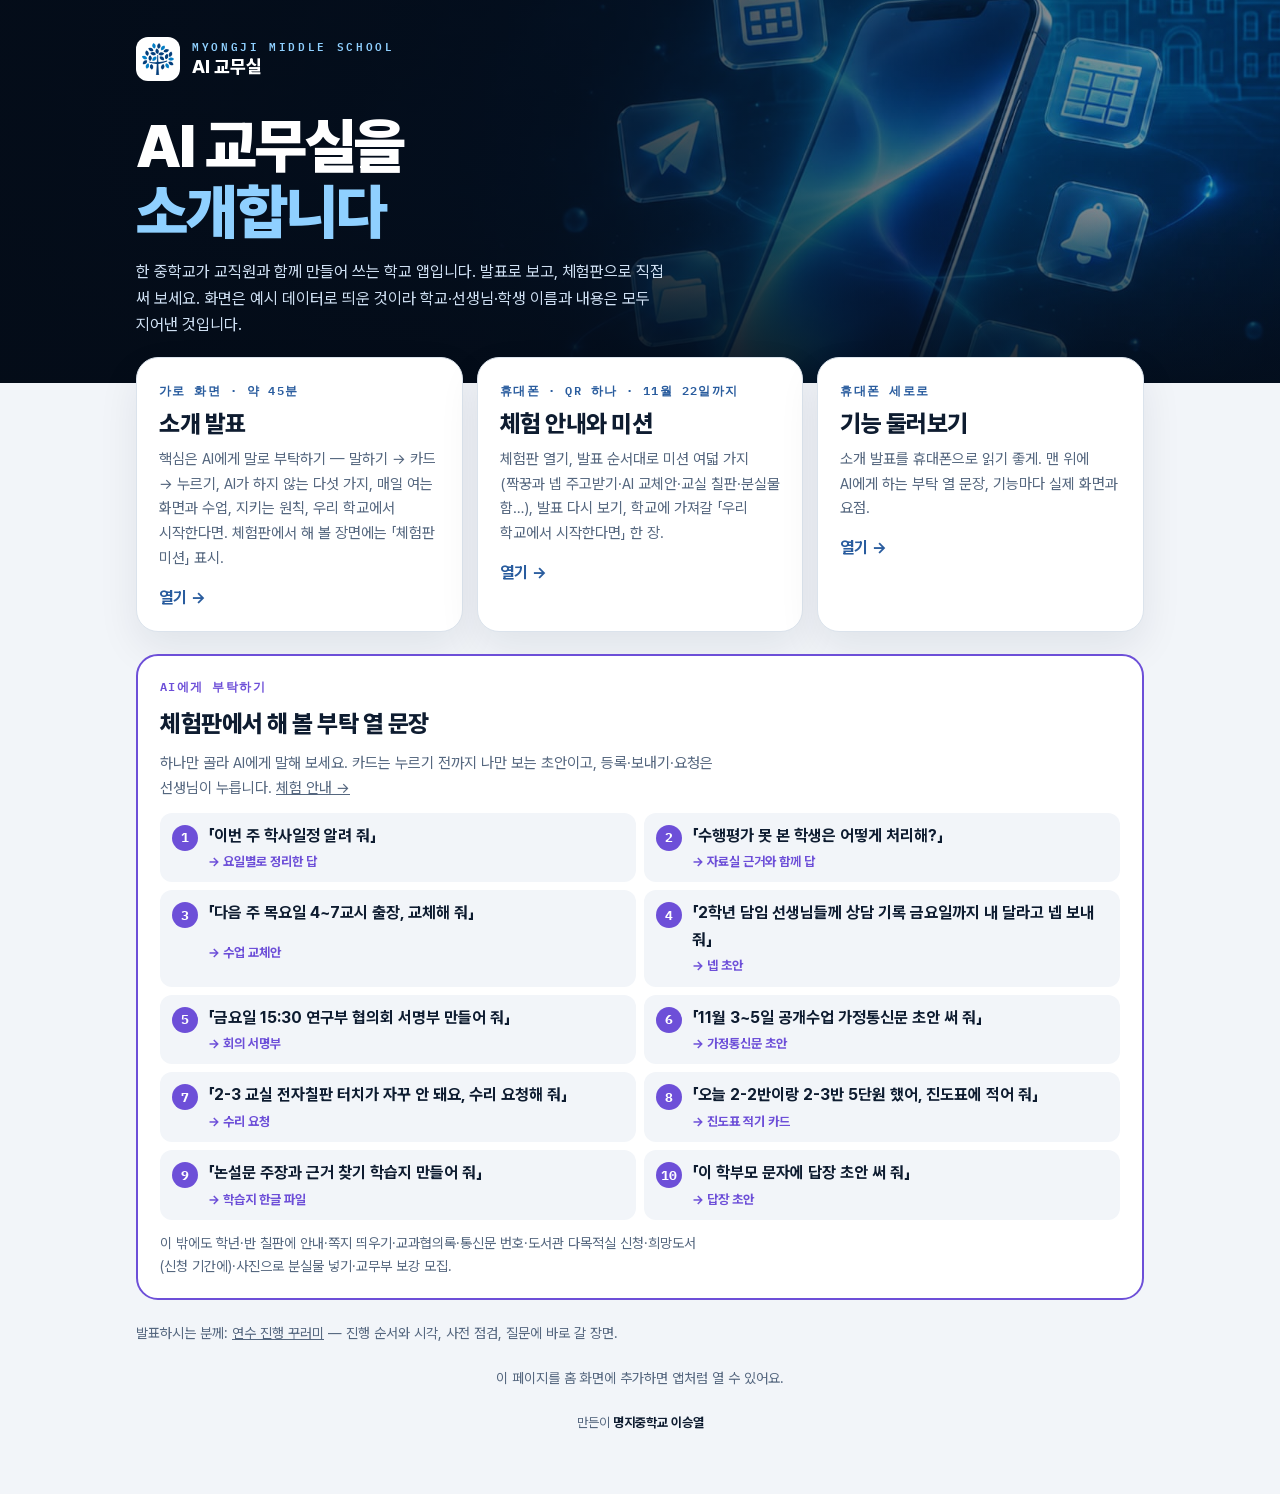
==== index.html @ fc7d07f4 "만든이 서명: 「만든이 명지중학교 이승열」 - 첫 화면·체험 안내(「우리 학교에서」 한 장 인쇄 포함)·둘러보기·진행 꾸러미 아래, 소개 발표 표지와 마지막 장 - 모든 페이지 <" ====
<!doctype html>
<html lang="ko">
<head>
<meta charset="utf-8">
<meta name="viewport" content="width=device-width, initial-scale=1, viewport-fit=cover">
<meta name="author" content="명지중학교 이승열">
<title>AI 교무실 소개</title>
<meta name="description" content="AI 교무실 소개 — 다른 학교 선생님께: 소개 발표, 체험판 체험 안내와 미션, 기능 둘러보기(화면 속 학교·이름·내용은 예시)">
<meta name="theme-color" content="#06121f">
<link rel="manifest" href="manifest.webmanifest">
<link rel="icon" href="icon-192.png">
<link rel="apple-touch-icon" href="icon-180.png">
<meta name="apple-mobile-web-app-capable" content="yes">
<meta name="apple-mobile-web-app-title" content="AI 교무실 소개">
<link rel="stylesheet" href="fonts/pretendard/pretendard.css">
<link rel="preconnect" href="https://fonts.googleapis.com">
<link rel="preconnect" href="https://fonts.gstatic.com" crossorigin>
<link rel="stylesheet" href="https://fonts.googleapis.com/css2?family=IBM+Plex+Mono:wght@500;600&display=swap">
<style>
/* 다른 학교 선생님께 드리는 AI 교무실 소개 사이트의 첫 화면(우리 학교 교직원 연수 사이트와 따로). 위는 소개 발표 표지와 같은 밤하늘 띠, 아래는 세 갈래 카드와 AI 부탁 열 문장. */
:root {
  --bg: #f2f5f9; --surface: #ffffff; --ink: #0e1c30; --muted: #55677f; --line: #dbe3ec;
  --night: #06121f; --glow: #8fd0ff; --brand: #295c9e; --brand-tint: #e3edf8; --new: #f5a524; --new-ink: #3b2600;
  --ai: #6d4fd8; --ai-tint: #efeafd; --on-ai: #ffffff;
  --body: 'Pretendard Variable', Pretendard, -apple-system, 'Apple SD Gothic Neo', 'Malgun Gothic', sans-serif;
  --mono: 'IBM Plex Mono', ui-monospace, Menlo, Consolas, monospace;
}
@media (prefers-color-scheme: dark) { :root:not([data-theme="light"]) { --bg: #0a1320; --surface: #111d30; --ink: #e6edf6; --muted: #9db0c8; --line: #23374e; --brand: #7cb8f0; --brand-tint: #17304f; --ai: #b9a5ff; --ai-tint: #251c45; --on-ai: #1a1033; color-scheme: dark; } }
:root[data-theme="dark"] { --bg: #0a1320; --surface: #111d30; --ink: #e6edf6; --muted: #9db0c8; --line: #23374e; --brand: #7cb8f0; --brand-tint: #17304f; --ai: #b9a5ff; --ai-tint: #251c45; --on-ai: #1a1033; color-scheme: dark; }
* { box-sizing: border-box; }
body { margin: 0; background: var(--bg); color: var(--ink); font: 400 16px/1.65 var(--body); word-break: keep-all; -webkit-font-smoothing: antialiased; }
p, h1, h2, h3, ol { margin: 0; }
a { color: inherit; }
.hero { position: relative; overflow: hidden; background: var(--night); color: #fff; }
.hero .art { position: absolute; inset: -6%; background: url(img/art/cover.jpg) 70% 50% / cover no-repeat; animation: kb 22s ease-in-out infinite alternate; }
.hero .shade { position: absolute; inset: 0; background: linear-gradient(90deg, rgba(4, 12, 24, .95) 0%, rgba(4, 12, 24, .78) 45%, rgba(4, 12, 24, .35) 100%), linear-gradient(0deg, rgba(4, 12, 24, .8), transparent 50%); }
@keyframes kb { from { transform: scale(1.12) translate(2%, 1%); } to { transform: scale(1.02) translate(-2%, -1%); } }
.hero .in { position: relative; max-width: 1040px; margin: 0 auto; padding: 36px 16px 44px; display: grid; gap: 14px; }
.brand { display: flex; gap: 12px; align-items: center; }
.brand img { width: 44px; height: 44px; border-radius: 12px; background: #fff; padding: 6px; }
.brand small { display: block; font: 600 11px var(--mono); letter-spacing: .24em; color: var(--glow); }
.brand b { font: 800 18px var(--body); }
.hero h1 { font: 900 clamp(34px, 8vw, 60px)/1.1 var(--body); letter-spacing: -.035em; margin-top: 18px; text-wrap: balance; }
.hero h1 em { font-style: normal; color: var(--glow); }
.hero p { color: #cfe0f3; max-width: 34em; }
.hero p b { color: #fff; }
main { max-width: 1040px; margin: -26px auto 0; padding: 0 16px 60px; position: relative; display: grid; gap: 22px; }
.ways { display: grid; gap: 14px; grid-template-columns: repeat(auto-fit, minmax(min(100%, 300px), 1fr)); }
.way { display: grid; gap: 8px; align-content: start; padding: 22px 22px 20px; border-radius: 22px; background: var(--surface); border: 1px solid var(--line); text-decoration: none; box-shadow: 0 16px 40px rgba(14, 28, 48, .08); min-width: 0; }
.way:hover { border-color: var(--brand); }
.way .tag { font: 600 12px var(--mono); letter-spacing: .12em; color: var(--brand); }
.way h2 { font: 800 24px/1.3 var(--body); letter-spacing: -.02em; }
.way p { color: var(--muted); font-size: 15px; }
.way .go { margin-top: 6px; font-weight: 700; color: var(--brand); }
.first { background: var(--surface); border: 1px solid var(--line); border-radius: 22px; padding: 20px 22px; display: grid; gap: 12px; }
.first h2 { font: 800 19px var(--body); }
.first ol { list-style: none; padding: 0; display: grid; gap: 8px; counter-reset: f; }
.first li a { display: grid; grid-template-columns: 34px minmax(0, 1fr) auto; gap: 12px; align-items: center; padding: 10px 12px; border-radius: 14px; background: var(--bg); text-decoration: none; }
.first li a::before { counter-increment: f; content: counter(f); width: 34px; height: 34px; border-radius: 50%; display: grid; place-items: center; background: var(--brand); color: var(--bg); font: 700 15px var(--mono); }
.first li b { font-weight: 700; }
.first li small { display: block; color: var(--muted); font-size: 13px; }
.first li span.arrow { color: var(--muted); }
.new { background: var(--surface); border: 1px solid var(--line); border-radius: 22px; padding: 20px 22px; display: grid; gap: 10px; }
.new h2 { font: 800 19px var(--body); display: flex; gap: 8px; align-items: center; }
.new ul { margin: 0; padding-left: 20px; display: grid; gap: 4px; color: var(--ink); }
.nw { font: 800 11px var(--mono); letter-spacing: .06em; background: var(--new); color: var(--new-ink); border-radius: 4px; padding: 2px 6px; }
.add { color: var(--muted); font-size: 14px; text-align: center; }
.by { color: var(--muted); font-size: 13px; text-align: center; margin: 0; } .by b { color: var(--ink); font-weight: 700; }
.asks { background: var(--surface); border: 2px solid var(--ai); border-radius: 22px; padding: 20px 22px; display: grid; gap: 12px; }
.asks .tag { font: 600 12px var(--mono); letter-spacing: .12em; color: var(--ai); }
.asks h2 { font: 800 24px/1.3 var(--body); letter-spacing: -.02em; }
.asks > p { color: var(--muted); font-size: 15px; max-width: 40em; }
.asks ol { list-style: none; padding: 0; display: grid; gap: 8px; grid-template-columns: repeat(auto-fill, minmax(min(100%, 420px), 1fr)); counter-reset: a; }
.asks li { display: grid; grid-template-columns: 26px minmax(0, 1fr); gap: 2px 10px; padding: 10px 12px; border-radius: 12px; background: var(--bg); }
.asks li::before { counter-increment: a; content: counter(a); grid-row: span 2; width: 26px; height: 26px; border-radius: 50%; display: grid; place-items: center; background: var(--ai); color: var(--on-ai); font: 700 13px var(--mono); margin-top: 2px; }
.asks li b { font-weight: 700; }
.asks li span { font-size: 13px; font-weight: 700; color: var(--ai); }
.asks .more { font-size: 14px; color: var(--muted); }
.older { margin-top: 6px; }
.older summary { cursor: pointer; font-weight: 700; color: var(--muted); }
.older ul { margin-top: 8px; }
.out { display: grid; gap: 14px; }
.out-h { display: grid; gap: 6px; }
.out-h .tag { font: 600 12px var(--mono); letter-spacing: .12em; color: var(--brand); }
.out-h h2 { font: 800 24px/1.3 var(--body); letter-spacing: -.02em; }
.out-h p { color: var(--muted); font-size: 15px; max-width: 40em; }
:focus-visible { outline: 3px solid var(--brand); outline-offset: 3px; }
@media (prefers-reduced-motion: reduce) { .hero .art { animation: none; } }
</style>
</head>
<body>
<header class="hero">
  <div class="art"></div><div class="shade"></div>
  <div class="in">
    <div class="brand"><img src="img/symbol-128.png" alt=""><div><small>MYONGJI MIDDLE SCHOOL</small><b>AI 교무실</b></div></div>
    <h1>AI 교무실을<br><em>소개합니다</em></h1>
    <p>한 중학교가 교직원과 함께 만들어 쓰는 학교 앱입니다. 발표로 보고, 체험판으로 직접 써 보세요. 화면은 예시 데이터로 띄운 것이라 학교·선생님·학생 이름과 내용은 모두 지어낸 것입니다.</p>
  </div>
</header>
<main>
  <div class="ways">
    <a class="way" href="intro.html">
      <span class="tag">가로 화면 · 약 45분</span>
      <h2>소개 발표</h2>
      <p>핵심은 AI에게 말로 부탁하기 — 말하기 → 카드 → 누르기, AI가 하지 않는 다섯 가지, 매일 여는 화면과 수업, 지키는 원칙, 우리 학교에서 시작한다면. 체험판에서 해 볼 장면에는 「체험판 미션」 표시.</p>
      <span class="go">열기 →</span>
    </a>
    <a class="way" href="visit.html">
      <span class="tag">휴대폰 · QR 하나 · 11월 22일까지</span>
      <h2>체험 안내와 미션</h2>
      <p>체험판 열기, 발표 순서대로 미션 여덟 가지(짝꿍과 넵 주고받기·AI 교체안·교실 칠판·분실물 함…), 발표 다시 보기, 학교에 가져갈 「우리 학교에서 시작한다면」 한 장.</p>
      <span class="go">열기 →</span>
    </a>
    <a class="way" href="tour.html">
      <span class="tag">휴대폰 세로로</span>
      <h2>기능 둘러보기</h2>
      <p>소개 발표를 휴대폰으로 읽기 좋게. 맨 위에 AI에게 하는 부탁 열 문장, 기능마다 실제 화면과 요점.</p>
      <span class="go">열기 →</span>
    </a>
  </div>
  <section class="asks" aria-labelledby="asks-h">
    <span class="tag">AI에게 부탁하기</span>
    <h2 id="asks-h">체험판에서 해 볼 부탁 열 문장</h2>
    <p>하나만 골라 AI에게 말해 보세요. 카드는 누르기 전까지 나만 보는 초안이고, 등록·보내기·요청은 선생님이 누릅니다. <a href="visit.html">체험 안내 →</a></p>
    <ol id="asks-list"></ol>
    <p class="more" id="asks-more"></p>
  </section>
  <p class="add" style="text-align:left">발표하시는 분께: <a href="host.html">연수 진행 꾸러미</a> — 진행 순서와 시각, 사전 점검, 질문에 바로 갈 장면.</p>
  <p class="add">이 페이지를 홈 화면에 추가하면 앱처럼 열 수 있어요.</p>
  <p class="by">만든이 <b>명지중학교 이승열</b></p>
</main>
<script src="asks.js"></script>
<script>
  // 열 문장은 asks.js 하나에서(발표·둘러보기와 같은 목록)
  (function () {
    function esc(s) { return String(s).replace(/[&<>"]/g, function (c) { return { "&": "&amp;", "<": "&lt;", ">": "&gt;", '"': "&quot;" }[c]; }); }
    document.getElementById("asks-list").innerHTML = (window.ASKS || []).map(function (a) { return "<li><b>「" + esc(a.say) + "」</b><span>→ " + esc(a.got) + "</span></li>"; }).join("");
    document.getElementById("asks-more").textContent = (window.ASKS_MORE || "") + ".";
  })();
</script>
</body>
</html>
---- fonts/pretendard/pretendard.css ----
/*
Copyright (c) 2021 Kil Hyung-jin, with Reserved Font Name Pretendard.
https://github.com/orioncactus/pretendard

This Font Software is licensed under the SIL Open Font License, Version 1.1.
This license is copied below, and is also available with a FAQ at:
http://scripts.sil.org/OFL
*/
/* [0] */
@font-face {
	font-family: 'Pretendard Variable';
	font-style: normal;
	font-display: swap;
	font-weight: 45 920;
	src: url(./woff2-dynamic-subset/PretendardVariable.subset.0.woff2) format('woff2-variations');
	unicode-range: U+f9ca-fa0b, U+ff03-ff05, U+ff07, U+ff0a-ff0b, U+ff0d-ff19, U+ff1b, U+ff1d, U+ff20-ff5b, U+ff5d, U+ffe0-ffe3, U+ffe5-ffe6;
}

/* [1] */
@font-face {
	font-family: 'Pretendard Variable';
	font-style: normal;
	font-display: swap;
	font-weight: 45 920;
	src: url(./woff2-dynamic-subset/PretendardVariable.subset.1.woff2) format('woff2-variations');
	unicode-range: U+d723-d728, U+d72a-d733, U+d735-d748, U+d74a-d74f, U+d752-d753, U+d755-d757, U+d75a-d75f, U+d762-d764, U+d766-d768, U+d76a-d76b, U+d76d-d76f, U+d771-d787, U+d789-d78b, U+d78d-d78f, U+d791-d797, U+d79a, U+d79c, U+d79e-d7a3, U+f900-f909, U+f90b-f92e;
}

/* [2] */
@font-face {
	font-family: 'Pretendard Variable';
	font-style: normal;
	font-display: swap;
	font-weight: 45 920;
	src: url(./woff2-dynamic-subset/PretendardVariable.subset.2.woff2) format('woff2-variations');
	unicode-range: U+d679-d68b, U+d68e-d69e, U+d6a0, U+d6a2-d6a7, U+d6a9-d6c3, U+d6c6-d6c7, U+d6c9-d6cb, U+d6cd-d6d3, U+d6d5-d6d6, U+d6d8-d6e3, U+d6e5-d6e7, U+d6e9-d6fb, U+d6fd-d717, U+d719-d71f, U+d721-d722;
}

/* [3] */
@font-face {
	font-family: 'Pretendard Variable';
	font-style: normal;
	font-display: swap;
	font-weight: 45 920;
	src: url(./woff2-dynamic-subset/PretendardVariable.subset.3.woff2) format('woff2-variations');
	unicode-range: U+d5bc-d5c7, U+d5ca-d5cb, U+d5cd-d5cf, U+d5d1-d5d7, U+d5d9-d5da, U+d5dc, U+d5de-d5e3, U+d5e6-d5e7, U+d5e9-d5eb, U+d5ed-d5f6, U+d5f8, U+d5fa-d5ff, U+d602-d603, U+d605-d607, U+d609-d60f, U+d612-d613, U+d616-d61b, U+d61d-d637, U+d63a-d63b, U+d63d-d63f, U+d641-d647, U+d64a-d64c, U+d64e-d653, U+d656-d657, U+d659-d65b, U+d65d-d666, U+d668, U+d66a-d678;
}

/* [4] */
@font-face {
	font-family: 'Pretendard Variable';
	font-style: normal;
	font-display: swap;
	font-weight: 45 920;
	src: url(./woff2-dynamic-subset/PretendardVariable.subset.4.woff2) format('woff2-variations');
	unicode-range: U+d507, U+d509-d50b, U+d50d-d513, U+d515-d53b, U+d53e-d53f, U+d541-d543, U+d545-d54c, U+d54e, U+d550, U+d552-d557, U+d55a-d55b, U+d55d-d55f, U+d561-d564, U+d566-d567, U+d56a, U+d56c, U+d56e-d573, U+d576-d577, U+d579-d583, U+d585-d586, U+d58a-d5a4, U+d5a6-d5bb;
}

/* [5] */
@font-face {
	font-family: 'Pretendard Variable';
	font-style: normal;
	font-display: swap;
	font-weight: 45 920;
	src: url(./woff2-dynamic-subset/PretendardVariable.subset.5.woff2) format('woff2-variations');
	unicode-range: U+d464-d477, U+d47a-d47b, U+d47d-d47f, U+d481-d487, U+d489-d48a, U+d48c, U+d48e-d4e7, U+d4e9-d503, U+d505-d506;
}

/* [6] */
@font-face {
	font-family: 'Pretendard Variable';
	font-style: normal;
	font-display: swap;
	font-weight: 45 920;
	src: url(./woff2-dynamic-subset/PretendardVariable.subset.6.woff2) format('woff2-variations');
	unicode-range: U+d3bf-d3c7, U+d3ca-d3cf, U+d3d1-d3eb, U+d3ee-d3ef, U+d3f1-d3f3, U+d3f5-d3fb, U+d3fd-d400, U+d402-d45b, U+d45d-d463;
}

/* [7] */
@font-face {
	font-family: 'Pretendard Variable';
	font-style: normal;
	font-display: swap;
	font-weight: 45 920;
	src: url(./woff2-dynamic-subset/PretendardVariable.subset.7.woff2) format('woff2-variations');
	unicode-range: U+d2ff, U+d302-d304, U+d306-d30b, U+d30f, U+d311-d313, U+d315-d31b, U+d31e, U+d322-d324, U+d326-d327, U+d32a-d32b, U+d32d-d32f, U+d331-d337, U+d339-d33c, U+d33e-d37b, U+d37e-d37f, U+d381-d383, U+d385-d38b, U+d38e-d390, U+d392-d397, U+d39a-d39b, U+d39d-d39f, U+d3a1-d3a7, U+d3a9-d3aa, U+d3ac, U+d3ae-d3b3, U+d3b5-d3b7, U+d3b9-d3bb, U+d3bd-d3be;
}

/* [8] */
@font-face {
	font-family: 'Pretendard Variable';
	font-style: normal;
	font-display: swap;
	font-weight: 45 920;
	src: url(./woff2-dynamic-subset/PretendardVariable.subset.8.woff2) format('woff2-variations');
	unicode-range: U+d257-d27f, U+d281-d29b, U+d29d-d29f, U+d2a1-d2ab, U+d2ad-d2b7, U+d2ba-d2bb, U+d2bd-d2bf, U+d2c1-d2c7, U+d2c9-d2ef, U+d2f2-d2f3, U+d2f5-d2f7, U+d2f9-d2fe;
}

/* [9] */
@font-face {
	font-family: 'Pretendard Variable';
	font-style: normal;
	font-display: swap;
	font-weight: 45 920;
	src: url(./woff2-dynamic-subset/PretendardVariable.subset.9.woff2) format('woff2-variations');
	unicode-range: U+d1b4, U+d1b6-d1f3, U+d1f5-d22b, U+d22e-d22f, U+d231-d233, U+d235-d23b, U+d23d-d240, U+d242-d256;
}

/* [10] */
@font-face {
	font-family: 'Pretendard Variable';
	font-style: normal;
	font-display: swap;
	font-weight: 45 920;
	src: url(./woff2-dynamic-subset/PretendardVariable.subset.10.woff2) format('woff2-variations');
	unicode-range: U+d105-d12f, U+d132-d133, U+d135-d137, U+d139-d13f, U+d141-d142, U+d144, U+d146-d14b, U+d14e-d14f, U+d151-d153, U+d155-d15b, U+d15e-d187, U+d189-d19f, U+d1a2-d1a3, U+d1a5-d1a7, U+d1a9-d1af, U+d1b2-d1b3;
}

/* [11] */
@font-face {
	font-family: 'Pretendard Variable';
	font-style: normal;
	font-display: swap;
	font-weight: 45 920;
	src: url(./woff2-dynamic-subset/PretendardVariable.subset.11.woff2) format('woff2-variations');
	unicode-range: U+d04b-d04f, U+d051-d057, U+d059-d06b, U+d06d-d06f, U+d071-d073, U+d075-d07b, U+d07e-d0a3, U+d0a6-d0a7, U+d0a9-d0ab, U+d0ad-d0b3, U+d0b6, U+d0b8, U+d0ba-d0bf, U+d0c2-d0c3, U+d0c5-d0c7, U+d0c9-d0cf, U+d0d2, U+d0d6-d0db, U+d0de-d0df, U+d0e1-d0e3, U+d0e5-d0eb, U+d0ee-d0f0, U+d0f2-d104;
}

/* [12] */
@font-face {
	font-family: 'Pretendard Variable';
	font-style: normal;
	font-display: swap;
	font-weight: 45 920;
	src: url(./woff2-dynamic-subset/PretendardVariable.subset.12.woff2) format('woff2-variations');
	unicode-range: U+cfa2-cfc3, U+cfc5-cfdf, U+cfe2-cfe3, U+cfe5-cfe7, U+cfe9-cff4, U+cff6-cffb, U+cffd-cfff, U+d001-d003, U+d005-d017, U+d019-d033, U+d036-d037, U+d039-d03b, U+d03d-d04a;
}

/* [13] */
@font-face {
	font-family: 'Pretendard Variable';
	font-style: normal;
	font-display: swap;
	font-weight: 45 920;
	src: url(./woff2-dynamic-subset/PretendardVariable.subset.13.woff2) format('woff2-variations');
	unicode-range: U+cef0-cef3, U+cef6, U+cef9-ceff, U+cf01-cf03, U+cf05-cf07, U+cf09-cf0f, U+cf11-cf12, U+cf14-cf1b, U+cf1d-cf1f, U+cf21-cf2f, U+cf31-cf53, U+cf56-cf57, U+cf59-cf5b, U+cf5d-cf63, U+cf66, U+cf68, U+cf6a-cf6f, U+cf71-cf84, U+cf86-cf8b, U+cf8d-cfa1;
}

/* [14] */
@font-face {
	font-family: 'Pretendard Variable';
	font-style: normal;
	font-display: swap;
	font-weight: 45 920;
	src: url(./woff2-dynamic-subset/PretendardVariable.subset.14.woff2) format('woff2-variations');
	unicode-range: U+ce3c-ce57, U+ce5a-ce5b, U+ce5d-ce5f, U+ce61-ce67, U+ce6a, U+ce6c, U+ce6e-ce73, U+ce76-ce77, U+ce79-ce7b, U+ce7d-ce83, U+ce85-ce88, U+ce8a-ce8f, U+ce91-ce93, U+ce95-ce97, U+ce99-ce9f, U+cea2, U+cea4-ceab, U+cead-cee3, U+cee6-cee7, U+cee9-ceeb, U+ceed-ceef;
}

/* [15] */
@font-face {
	font-family: 'Pretendard Variable';
	font-style: normal;
	font-display: swap;
	font-weight: 45 920;
	src: url(./woff2-dynamic-subset/PretendardVariable.subset.15.woff2) format('woff2-variations');
	unicode-range: U+cd92-cd93, U+cd96-cd97, U+cd99-cd9b, U+cd9d-cda3, U+cda6-cda8, U+cdaa-cdaf, U+cdb1-cdc3, U+cdc5-cdcb, U+cdcd-cde7, U+cde9-ce03, U+ce05-ce1f, U+ce22-ce34, U+ce36-ce3b;
}

/* [16] */
@font-face {
	font-family: 'Pretendard Variable';
	font-style: normal;
	font-display: swap;
	font-weight: 45 920;
	src: url(./woff2-dynamic-subset/PretendardVariable.subset.16.woff2) format('woff2-variations');
	unicode-range: U+ccef-cd07, U+cd0a-cd0b, U+cd0d-cd1a, U+cd1c, U+cd1e-cd2b, U+cd2d-cd5b, U+cd5d-cd77, U+cd79-cd91;
}

/* [17] */
@font-face {
	font-family: 'Pretendard Variable';
	font-style: normal;
	font-display: swap;
	font-weight: 45 920;
	src: url(./woff2-dynamic-subset/PretendardVariable.subset.17.woff2) format('woff2-variations');
	unicode-range: U+cc3f-cc43, U+cc46-cc47, U+cc49-cc4b, U+cc4d-cc53, U+cc55-cc58, U+cc5a-cc5f, U+cc61-cc97, U+cc9a-cc9b, U+cc9d-cc9f, U+cca1-cca7, U+ccaa, U+ccac, U+ccae-ccb3, U+ccb6-ccb7, U+ccb9-ccbb, U+ccbd-cccf, U+ccd1-cce3, U+cce5-ccee;
}

/* [18] */
@font-face {
	font-family: 'Pretendard Variable';
	font-style: normal;
	font-display: swap;
	font-weight: 45 920;
	src: url(./woff2-dynamic-subset/PretendardVariable.subset.18.woff2) format('woff2-variations');
	unicode-range: U+cb91-cbd3, U+cbd5-cbe3, U+cbe5-cc0b, U+cc0e-cc0f, U+cc11-cc13, U+cc15-cc1b, U+cc1d-cc20, U+cc23-cc27, U+cc2a-cc2b, U+cc2d, U+cc2f, U+cc31-cc37, U+cc3a, U+cc3c;
}

/* [19] */
@font-face {
	font-family: 'Pretendard Variable';
	font-style: normal;
	font-display: swap;
	font-weight: 45 920;
	src: url(./woff2-dynamic-subset/PretendardVariable.subset.19.woff2) format('woff2-variations');
	unicode-range: U+caf4-cb47, U+cb4a-cb90;
}

/* [20] */
@font-face {
	font-family: 'Pretendard Variable';
	font-style: normal;
	font-display: swap;
	font-weight: 45 920;
	src: url(./woff2-dynamic-subset/PretendardVariable.subset.20.woff2) format('woff2-variations');
	unicode-range: U+ca4a-ca4b, U+ca4e-ca4f, U+ca51-ca53, U+ca55-ca5b, U+ca5d-ca60, U+ca62-ca83, U+ca85-cabb, U+cabe-cabf, U+cac1-cac3, U+cac5-cacb, U+cacd-cad0, U+cad2, U+cad4-cad8, U+cada-caf3;
}

/* [21] */
@font-face {
	font-family: 'Pretendard Variable';
	font-style: normal;
	font-display: swap;
	font-weight: 45 920;
	src: url(./woff2-dynamic-subset/PretendardVariable.subset.21.woff2) format('woff2-variations');
	unicode-range: U+c996-c997, U+c99a-c99c, U+c99e-c9bf, U+c9c2-c9c3, U+c9c5-c9c7, U+c9c9-c9cf, U+c9d2, U+c9d4, U+c9d7-c9d8, U+c9db, U+c9de-c9df, U+c9e1-c9e3, U+c9e5-c9e6, U+c9e8-c9eb, U+c9ee-c9f0, U+c9f2-c9f7, U+c9f9-ca0b, U+ca0d-ca28, U+ca2a-ca49;
}

/* [22] */
@font-face {
	font-family: 'Pretendard Variable';
	font-style: normal;
	font-display: swap;
	font-weight: 45 920;
	src: url(./woff2-dynamic-subset/PretendardVariable.subset.22.woff2) format('woff2-variations');
	unicode-range: U+c8e9-c8f4, U+c8f6-c8fb, U+c8fe-c8ff, U+c901-c903, U+c905-c90b, U+c90e-c910, U+c912-c917, U+c919-c92b, U+c92d-c94f, U+c951-c953, U+c955-c96b, U+c96d-c973, U+c975-c987, U+c98a-c98b, U+c98d-c98f, U+c991-c995;
}

/* [23] */
@font-face {
	font-family: 'Pretendard Variable';
	font-style: normal;
	font-display: swap;
	font-weight: 45 920;
	src: url(./woff2-dynamic-subset/PretendardVariable.subset.23.woff2) format('woff2-variations');
	unicode-range: U+c841-c84b, U+c84d-c86f, U+c872-c873, U+c875-c877, U+c879-c87f, U+c882-c884, U+c887-c88a, U+c88d-c8c3, U+c8c5-c8df, U+c8e1-c8e8;
}

/* [24] */
@font-face {
	font-family: 'Pretendard Variable';
	font-style: normal;
	font-display: swap;
	font-weight: 45 920;
	src: url(./woff2-dynamic-subset/PretendardVariable.subset.24.woff2) format('woff2-variations');
	unicode-range: U+c779-c77b, U+c77e-c782, U+c786, U+c78b, U+c78d, U+c78f, U+c792-c793, U+c795, U+c797, U+c799-c79f, U+c7a2, U+c7a7-c7ab, U+c7ae-c7bb, U+c7bd-c7c0, U+c7c2-c7c7, U+c7c9-c7dc, U+c7de-c7ff, U+c802-c803, U+c805-c807, U+c809, U+c80b-c80f, U+c812, U+c814, U+c817-c81b, U+c81e-c81f, U+c821-c823, U+c825-c82e, U+c830-c837, U+c839-c83b, U+c83d-c840;
}

/* [25] */
@font-face {
	font-family: 'Pretendard Variable';
	font-style: normal;
	font-display: swap;
	font-weight: 45 920;
	src: url(./woff2-dynamic-subset/PretendardVariable.subset.25.woff2) format('woff2-variations');
	unicode-range: U+c6bb-c6bf, U+c6c2, U+c6c4, U+c6c6-c6cb, U+c6ce-c6cf, U+c6d1-c6d3, U+c6d5-c6db, U+c6dd-c6df, U+c6e1-c6e7, U+c6e9-c6eb, U+c6ed-c6ef, U+c6f1-c6f8, U+c6fa-c703, U+c705-c707, U+c709-c70b, U+c70d-c716, U+c718, U+c71a-c71f, U+c722-c723, U+c725-c727, U+c729-c734, U+c736-c73b, U+c73e-c73f, U+c741-c743, U+c745-c74b, U+c74e-c750, U+c752-c757, U+c759-c773, U+c776-c777;
}

/* [26] */
@font-face {
	font-family: 'Pretendard Variable';
	font-style: normal;
	font-display: swap;
	font-weight: 45 920;
	src: url(./woff2-dynamic-subset/PretendardVariable.subset.26.woff2) format('woff2-variations');
	unicode-range: U+c5f5-c5fb, U+c5fe, U+c602-c605, U+c607, U+c609-c60f, U+c611-c61a, U+c61c-c623, U+c626-c627, U+c629-c62b, U+c62d, U+c62f-c632, U+c636, U+c638, U+c63a-c63f, U+c642-c643, U+c645-c647, U+c649-c652, U+c656-c65b, U+c65d-c65f, U+c661-c663, U+c665-c677, U+c679-c67b, U+c67d-c693, U+c696-c697, U+c699-c69b, U+c69d-c6a3, U+c6a6, U+c6a8, U+c6aa-c6af, U+c6b2-c6b3, U+c6b5-c6b7, U+c6b9-c6ba;
}

/* [27] */
@font-face {
	font-family: 'Pretendard Variable';
	font-style: normal;
	font-display: swap;
	font-weight: 45 920;
	src: url(./woff2-dynamic-subset/PretendardVariable.subset.27.woff2) format('woff2-variations');
	unicode-range: U+c517-c527, U+c52a-c52b, U+c52d-c52f, U+c531-c538, U+c53a, U+c53c, U+c53e-c543, U+c546-c547, U+c54b, U+c54d-c552, U+c556, U+c55a-c55b, U+c55d, U+c55f, U+c562-c563, U+c565-c567, U+c569-c56f, U+c572, U+c574, U+c576-c57b, U+c57e-c57f, U+c581-c583, U+c585-c586, U+c588-c58b, U+c58e, U+c590, U+c592-c596, U+c599-c5b3, U+c5b6-c5b7, U+c5ba, U+c5be-c5c3, U+c5ca-c5cb, U+c5cd, U+c5cf, U+c5d2-c5d3, U+c5d5-c5d7, U+c5d9-c5df, U+c5e1-c5e2, U+c5e4, U+c5e6-c5eb, U+c5ef, U+c5f1-c5f3;
}

/* [28] */
@font-face {
	font-family: 'Pretendard Variable';
	font-style: normal;
	font-display: swap;
	font-weight: 45 920;
	src: url(./woff2-dynamic-subset/PretendardVariable.subset.28.woff2) format('woff2-variations');
	unicode-range: U+c475-c4ef, U+c4f2-c4f3, U+c4f5-c4f7, U+c4f9-c4ff, U+c502-c50b, U+c50d-c516;
}

/* [29] */
@font-face {
	font-family: 'Pretendard Variable';
	font-style: normal;
	font-display: swap;
	font-weight: 45 920;
	src: url(./woff2-dynamic-subset/PretendardVariable.subset.29.woff2) format('woff2-variations');
	unicode-range: U+c3d0-c3d7, U+c3da-c3db, U+c3dd-c3de, U+c3e1-c3ec, U+c3ee-c3f3, U+c3f5-c42b, U+c42d-c463, U+c466-c474;
}

/* [30] */
@font-face {
	font-family: 'Pretendard Variable';
	font-style: normal;
	font-display: swap;
	font-weight: 45 920;
	src: url(./woff2-dynamic-subset/PretendardVariable.subset.30.woff2) format('woff2-variations');
	unicode-range: U+c32b-c367, U+c36a-c36b, U+c36d-c36f, U+c371-c377, U+c37a-c37b, U+c37e-c383, U+c385-c387, U+c389-c3cf;
}

/* [31] */
@font-face {
	font-family: 'Pretendard Variable';
	font-style: normal;
	font-display: swap;
	font-weight: 45 920;
	src: url(./woff2-dynamic-subset/PretendardVariable.subset.31.woff2) format('woff2-variations');
	unicode-range: U+c26a-c26b, U+c26d-c26f, U+c271-c273, U+c275-c27b, U+c27e-c287, U+c289-c28f, U+c291-c297, U+c299-c29a, U+c29c-c2a3, U+c2a5-c2a7, U+c2a9-c2ab, U+c2ad-c2b3, U+c2b6, U+c2b8, U+c2ba-c2bb, U+c2bd-c2db, U+c2de-c2df, U+c2e1-c2e2, U+c2e5-c2ea, U+c2ee, U+c2f0, U+c2f2-c2f5, U+c2f7, U+c2fa-c2fb, U+c2fd-c2ff, U+c301-c307, U+c309-c30c, U+c30e-c312, U+c315-c323, U+c325-c328, U+c32a;
}

/* [32] */
@font-face {
	font-family: 'Pretendard Variable';
	font-style: normal;
	font-display: swap;
	font-weight: 45 920;
	src: url(./woff2-dynamic-subset/PretendardVariable.subset.32.woff2) format('woff2-variations');
	unicode-range: U+c1bc-c1c3, U+c1c5-c1df, U+c1e1-c1fb, U+c1fd-c203, U+c205-c20c, U+c20e, U+c210-c217, U+c21a-c21b, U+c21d-c21e, U+c221-c227, U+c229-c22a, U+c22c, U+c22e, U+c230, U+c233-c24f, U+c251-c257, U+c259-c269;
}

/* [33] */
@font-face {
	font-family: 'Pretendard Variable';
	font-style: normal;
	font-display: swap;
	font-weight: 45 920;
	src: url(./woff2-dynamic-subset/PretendardVariable.subset.33.woff2) format('woff2-variations');
	unicode-range: U+c101-c11b, U+c11f, U+c121-c123, U+c125-c12b, U+c12e, U+c132-c137, U+c13a-c13b, U+c13d-c13f, U+c141-c147, U+c14a, U+c14c-c153, U+c155-c157, U+c159-c15b, U+c15d-c166, U+c169-c16f, U+c171-c177, U+c179-c18b, U+c18e-c18f, U+c191-c193, U+c195-c19b, U+c19d-c19e, U+c1a0, U+c1a2-c1a4, U+c1a6-c1bb;
}

/* [34] */
@font-face {
	font-family: 'Pretendard Variable';
	font-style: normal;
	font-display: swap;
	font-weight: 45 920;
	src: url(./woff2-dynamic-subset/PretendardVariable.subset.34.woff2) format('woff2-variations');
	unicode-range: U+c049-c057, U+c059-c05b, U+c05d-c05f, U+c061-c067, U+c069-c08f, U+c091-c0ab, U+c0ae-c0af, U+c0b1-c0b3, U+c0b5, U+c0b7-c0bb, U+c0be, U+c0c2-c0c7, U+c0ca-c0cb, U+c0cd-c0cf, U+c0d1-c0d7, U+c0d9-c0da, U+c0dc, U+c0de-c0e3, U+c0e5-c0eb, U+c0ed-c0f3, U+c0f6, U+c0f8, U+c0fa-c0ff;
}

/* [35] */
@font-face {
	font-family: 'Pretendard Variable';
	font-style: normal;
	font-display: swap;
	font-weight: 45 920;
	src: url(./woff2-dynamic-subset/PretendardVariable.subset.35.woff2) format('woff2-variations');
	unicode-range: U+bfa7-bfaf, U+bfb1-bfc4, U+bfc6-bfcb, U+bfce-bfcf, U+bfd1-bfd3, U+bfd5-bfdb, U+bfdd-c048;
}

/* [36] */
@font-face {
	font-family: 'Pretendard Variable';
	font-style: normal;
	font-display: swap;
	font-weight: 45 920;
	src: url(./woff2-dynamic-subset/PretendardVariable.subset.36.woff2) format('woff2-variations');
	unicode-range: U+bf07, U+bf09-bf3f, U+bf41-bf4f, U+bf52-bf54, U+bf56-bfa6;
}

/* [37] */
@font-face {
	font-family: 'Pretendard Variable';
	font-style: normal;
	font-display: swap;
	font-weight: 45 920;
	src: url(./woff2-dynamic-subset/PretendardVariable.subset.37.woff2) format('woff2-variations');
	unicode-range: U+be56, U+be58, U+be5c-be5f, U+be62-be63, U+be65-be67, U+be69-be74, U+be76-be7b, U+be7e-be7f, U+be81-be8e, U+be90, U+be92-bea7, U+bea9-becf, U+bed2-bed3, U+bed5-bed6, U+bed9-bee3, U+bee6-bf06;
}

/* [38] */
@font-face {
	font-family: 'Pretendard Variable';
	font-style: normal;
	font-display: swap;
	font-weight: 45 920;
	src: url(./woff2-dynamic-subset/PretendardVariable.subset.38.woff2) format('woff2-variations');
	unicode-range: U+bdb0-bdd3, U+bdd5-bdef, U+bdf1-be0b, U+be0d-be0f, U+be11-be13, U+be15-be43, U+be46-be47, U+be49-be4b, U+be4d-be53;
}

/* [39] */
@font-face {
	font-family: 'Pretendard Variable';
	font-style: normal;
	font-display: swap;
	font-weight: 45 920;
	src: url(./woff2-dynamic-subset/PretendardVariable.subset.39.woff2) format('woff2-variations');
	unicode-range: U+bd03, U+bd06, U+bd08, U+bd0a-bd0f, U+bd11-bd22, U+bd25-bd47, U+bd49-bd58, U+bd5a-bd7f, U+bd82-bd83, U+bd85-bd87, U+bd8a-bd8f, U+bd91-bd92, U+bd94, U+bd96-bd98, U+bd9a-bdaf;
}

/* [40] */
@font-face {
	font-family: 'Pretendard Variable';
	font-style: normal;
	font-display: swap;
	font-weight: 45 920;
	src: url(./woff2-dynamic-subset/PretendardVariable.subset.40.woff2) format('woff2-variations');
	unicode-range: U+bc4e-bc83, U+bc86-bc87, U+bc89-bc8b, U+bc8d-bc93, U+bc96, U+bc98, U+bc9b-bc9f, U+bca2-bca3, U+bca5-bca7, U+bca9-bcb2, U+bcb4-bcbb, U+bcbe-bcbf, U+bcc1-bcc3, U+bcc5-bccc, U+bcce-bcd0, U+bcd2-bcd4, U+bcd6-bcf3, U+bcf7, U+bcf9-bcfb, U+bcfd-bd02;
}

/* [41] */
@font-face {
	font-family: 'Pretendard Variable';
	font-style: normal;
	font-display: swap;
	font-weight: 45 920;
	src: url(./woff2-dynamic-subset/PretendardVariable.subset.41.woff2) format('woff2-variations');
	unicode-range: U+bb90-bba3, U+bba5-bbab, U+bbad-bbbf, U+bbc1-bbf7, U+bbfa-bbfb, U+bbfd-bbfe, U+bc01-bc07, U+bc09-bc0a, U+bc0e, U+bc10, U+bc12-bc13, U+bc17, U+bc19-bc1a, U+bc1e, U+bc20-bc23, U+bc26, U+bc28, U+bc2a-bc2c, U+bc2e-bc2f, U+bc32-bc33, U+bc35-bc37, U+bc39-bc3f, U+bc41-bc42, U+bc44, U+bc46-bc48, U+bc4a-bc4d;
}

/* [42] */
@font-face {
	font-family: 'Pretendard Variable';
	font-style: normal;
	font-display: swap;
	font-weight: 45 920;
	src: url(./woff2-dynamic-subset/PretendardVariable.subset.42.woff2) format('woff2-variations');
	unicode-range: U+bae6-bafb, U+bafd-bb17, U+bb19-bb33, U+bb37, U+bb39-bb3a, U+bb3d-bb43, U+bb45-bb46, U+bb48, U+bb4a-bb4f, U+bb51-bb53, U+bb55-bb57, U+bb59-bb62, U+bb64-bb8f;
}

/* [43] */
@font-face {
	font-family: 'Pretendard Variable';
	font-style: normal;
	font-display: swap;
	font-weight: 45 920;
	src: url(./woff2-dynamic-subset/PretendardVariable.subset.43.woff2) format('woff2-variations');
	unicode-range: U+ba30-ba37, U+ba3a-ba3b, U+ba3d-ba3f, U+ba41-ba47, U+ba49-ba4a, U+ba4c, U+ba4e-ba53, U+ba56-ba57, U+ba59-ba5b, U+ba5d-ba63, U+ba65-ba66, U+ba68-ba6f, U+ba71-ba73, U+ba75-ba77, U+ba79-ba84, U+ba86, U+ba88-baa7, U+baaa, U+baad-baaf, U+bab1-bab7, U+baba, U+babc, U+babe-bae5;
}

/* [44] */
@font-face {
	font-family: 'Pretendard Variable';
	font-style: normal;
	font-display: swap;
	font-weight: 45 920;
	src: url(./woff2-dynamic-subset/PretendardVariable.subset.44.woff2) format('woff2-variations');
	unicode-range: U+b96e-b973, U+b976-b977, U+b979-b97b, U+b97d-b983, U+b986, U+b988, U+b98a-b98d, U+b98f-b9ab, U+b9ae-b9af, U+b9b1-b9b3, U+b9b5-b9bb, U+b9be, U+b9c0, U+b9c2-b9c7, U+b9ca-b9cb, U+b9cd, U+b9d2-b9d7, U+b9da, U+b9dc, U+b9df-b9e0, U+b9e2, U+b9e6-b9e7, U+b9e9-b9f3, U+b9f6, U+b9f8, U+b9fb-ba2f;
}

/* [45] */
@font-face {
	font-family: 'Pretendard Variable';
	font-style: normal;
	font-display: swap;
	font-weight: 45 920;
	src: url(./woff2-dynamic-subset/PretendardVariable.subset.45.woff2) format('woff2-variations');
	unicode-range: U+b8bf-b8cb, U+b8cd-b8e0, U+b8e2-b8e7, U+b8ea-b8eb, U+b8ed-b8ef, U+b8f1-b8f7, U+b8fa, U+b8fc, U+b8fe-b903, U+b905-b917, U+b919-b91f, U+b921-b93b, U+b93d-b957, U+b95a-b95b, U+b95d-b95f, U+b961-b967, U+b969-b96c;
}

/* [46] */
@font-face {
	font-family: 'Pretendard Variable';
	font-style: normal;
	font-display: swap;
	font-weight: 45 920;
	src: url(./woff2-dynamic-subset/PretendardVariable.subset.46.woff2) format('woff2-variations');
	unicode-range: U+b80d-b80f, U+b811-b817, U+b81a, U+b81c-b823, U+b826-b827, U+b829-b82b, U+b82d-b833, U+b836, U+b83a-b83f, U+b841-b85b, U+b85e-b85f, U+b861-b863, U+b865-b86b, U+b86e, U+b870, U+b872-b8af, U+b8b1-b8be;
}

/* [47] */
@font-face {
	font-family: 'Pretendard Variable';
	font-style: normal;
	font-display: swap;
	font-weight: 45 920;
	src: url(./woff2-dynamic-subset/PretendardVariable.subset.47.woff2) format('woff2-variations');
	unicode-range: U+b74d-b75f, U+b761-b763, U+b765-b774, U+b776-b77b, U+b77e-b77f, U+b781-b783, U+b785-b78b, U+b78e, U+b792-b796, U+b79a-b79b, U+b79d-b7a7, U+b7aa, U+b7ae-b7b3, U+b7b6-b7c8, U+b7ca-b7eb, U+b7ee-b7ef, U+b7f1-b7f3, U+b7f5-b7fb, U+b7fe, U+b802-b806, U+b80a-b80b;
}

/* [48] */
@font-face {
	font-family: 'Pretendard Variable';
	font-style: normal;
	font-display: swap;
	font-weight: 45 920;
	src: url(./woff2-dynamic-subset/PretendardVariable.subset.48.woff2) format('woff2-variations');
	unicode-range: U+b6a7-b6aa, U+b6ac-b6b0, U+b6b2-b6ef, U+b6f1-b727, U+b72a-b72b, U+b72d-b72e, U+b731-b737, U+b739-b73a, U+b73c-b743, U+b745-b74c;
}

/* [49] */
@font-face {
	font-family: 'Pretendard Variable';
	font-style: normal;
	font-display: swap;
	font-weight: 45 920;
	src: url(./woff2-dynamic-subset/PretendardVariable.subset.49.woff2) format('woff2-variations');
	unicode-range: U+b605-b60f, U+b612-b617, U+b619-b624, U+b626-b69b, U+b69e-b6a3, U+b6a5-b6a6;
}

/* [50] */
@font-face {
	font-family: 'Pretendard Variable';
	font-style: normal;
	font-display: swap;
	font-weight: 45 920;
	src: url(./woff2-dynamic-subset/PretendardVariable.subset.50.woff2) format('woff2-variations');
	unicode-range: U+b55f, U+b562-b583, U+b585-b59f, U+b5a2-b5a3, U+b5a5-b5a7, U+b5a9-b5b2, U+b5b5-b5ba, U+b5bd-b604;
}

/* [51] */
@font-face {
	font-family: 'Pretendard Variable';
	font-style: normal;
	font-display: swap;
	font-weight: 45 920;
	src: url(./woff2-dynamic-subset/PretendardVariable.subset.51.woff2) format('woff2-variations');
	unicode-range: U+b4a5-b4b6, U+b4b8-b4bf, U+b4c1-b4c7, U+b4c9-b4db, U+b4de-b4df, U+b4e1-b4e2, U+b4e5-b4eb, U+b4ee, U+b4f0, U+b4f2-b513, U+b516-b517, U+b519-b51a, U+b51d-b523, U+b526, U+b528, U+b52b-b52f, U+b532-b533, U+b535-b537, U+b539-b53f, U+b541-b544, U+b546-b54b, U+b54d-b54f, U+b551-b55b, U+b55d-b55e;
}

/* [52] */
@font-face {
	font-family: 'Pretendard Variable';
	font-style: normal;
	font-display: swap;
	font-weight: 45 920;
	src: url(./woff2-dynamic-subset/PretendardVariable.subset.52.woff2) format('woff2-variations');
	unicode-range: U+b3f8-b3fb, U+b3fd-b40f, U+b411-b417, U+b419-b41b, U+b41d-b41f, U+b421-b427, U+b42a-b42b, U+b42d-b44f, U+b452-b453, U+b455-b457, U+b459-b45f, U+b462-b464, U+b466-b46b, U+b46d-b47f, U+b481-b4a3;
}

/* [53] */
@font-face {
	font-family: 'Pretendard Variable';
	font-style: normal;
	font-display: swap;
	font-weight: 45 920;
	src: url(./woff2-dynamic-subset/PretendardVariable.subset.53.woff2) format('woff2-variations');
	unicode-range: U+b342-b353, U+b356-b357, U+b359-b35b, U+b35d-b35e, U+b360-b363, U+b366, U+b368, U+b36a-b36d, U+b36f, U+b372-b373, U+b375-b377, U+b379-b37f, U+b381-b382, U+b384, U+b386-b38b, U+b38d-b3c3, U+b3c6-b3c7, U+b3c9-b3ca, U+b3cd-b3d3, U+b3d6, U+b3d8, U+b3da-b3f7;
}

/* [54] */
@font-face {
	font-family: 'Pretendard Variable';
	font-style: normal;
	font-display: swap;
	font-weight: 45 920;
	src: url(./woff2-dynamic-subset/PretendardVariable.subset.54.woff2) format('woff2-variations');
	unicode-range: U+b27c-b283, U+b285-b28f, U+b292-b293, U+b295-b297, U+b29a-b29f, U+b2a1-b2a4, U+b2a7-b2a9, U+b2ab, U+b2ad-b2c7, U+b2ca-b2cb, U+b2cd-b2cf, U+b2d1-b2d7, U+b2da, U+b2dc, U+b2de-b2e3, U+b2e7, U+b2e9-b2ea, U+b2ef-b2f3, U+b2f6, U+b2f8, U+b2fa-b2fb, U+b2fd-b2fe, U+b302-b303, U+b305-b307, U+b309-b30f, U+b312, U+b316-b31b, U+b31d-b341;
}

/* [55] */
@font-face {
	font-family: 'Pretendard Variable';
	font-style: normal;
	font-display: swap;
	font-weight: 45 920;
	src: url(./woff2-dynamic-subset/PretendardVariable.subset.55.woff2) format('woff2-variations');
	unicode-range: U+b1d6-b1e7, U+b1e9-b1fc, U+b1fe-b203, U+b206-b207, U+b209-b20b, U+b20d-b213, U+b216-b21f, U+b221-b257, U+b259-b273, U+b275-b27b;
}

/* [56] */
@font-face {
	font-family: 'Pretendard Variable';
	font-style: normal;
	font-display: swap;
	font-weight: 45 920;
	src: url(./woff2-dynamic-subset/PretendardVariable.subset.56.woff2) format('woff2-variations');
	unicode-range: U+b120-b122, U+b126-b127, U+b129-b12b, U+b12d-b133, U+b136, U+b138, U+b13a-b13f, U+b142-b143, U+b145-b14f, U+b151-b153, U+b156-b157, U+b159-b177, U+b17a-b17b, U+b17d-b17f, U+b181-b187, U+b189-b18c, U+b18e-b191, U+b195-b1a7, U+b1a9-b1cb, U+b1cd-b1d5;
}

/* [57] */
@font-face {
	font-family: 'Pretendard Variable';
	font-style: normal;
	font-display: swap;
	font-weight: 45 920;
	src: url(./woff2-dynamic-subset/PretendardVariable.subset.57.woff2) format('woff2-variations');
	unicode-range: U+b05f-b07b, U+b07e-b07f, U+b081-b083, U+b085-b08b, U+b08d-b097, U+b09b, U+b09d-b09f, U+b0a2-b0a7, U+b0aa, U+b0b0, U+b0b2, U+b0b6-b0b7, U+b0b9-b0bb, U+b0bd-b0c3, U+b0c6-b0c7, U+b0ca-b0cf, U+b0d1-b0df, U+b0e1-b0e4, U+b0e6-b107, U+b10a-b10b, U+b10d-b10f, U+b111-b112, U+b114-b117, U+b119-b11a, U+b11c-b11f;
}

/* [58] */
@font-face {
	font-family: 'Pretendard Variable';
	font-style: normal;
	font-display: swap;
	font-weight: 45 920;
	src: url(./woff2-dynamic-subset/PretendardVariable.subset.58.woff2) format('woff2-variations');
	unicode-range: U+afac-afb7, U+afba-afbb, U+afbd-afbf, U+afc1-afc6, U+afca-afcc, U+afce-afd3, U+afd5-afe7, U+afe9-afef, U+aff1-b00b, U+b00d-b00f, U+b011-b013, U+b015-b01b, U+b01d-b027, U+b029-b043, U+b045-b047, U+b049, U+b04b, U+b04d-b052, U+b055-b056, U+b058-b05c, U+b05e;
}

/* [59] */
@font-face {
	font-family: 'Pretendard Variable';
	font-style: normal;
	font-display: swap;
	font-weight: 45 920;
	src: url(./woff2-dynamic-subset/PretendardVariable.subset.59.woff2) format('woff2-variations');
	unicode-range: U+af03-af07, U+af09-af2b, U+af2e-af33, U+af35-af3b, U+af3e-af40, U+af44-af47, U+af4a-af5c, U+af5e-af63, U+af65-af7f, U+af81-afab;
}

/* [60] */
@font-face {
	font-family: 'Pretendard Variable';
	font-style: normal;
	font-display: swap;
	font-weight: 45 920;
	src: url(./woff2-dynamic-subset/PretendardVariable.subset.60.woff2) format('woff2-variations');
	unicode-range: U+ae56-ae5b, U+ae5e-ae60, U+ae62-ae64, U+ae66-ae67, U+ae69-ae6b, U+ae6d-ae83, U+ae85-aebb, U+aebf, U+aec1-aec3, U+aec5-aecb, U+aece, U+aed0, U+aed2-aed7, U+aed9-aef3, U+aef5-af02;
}

/* [61] */
@font-face {
	font-family: 'Pretendard Variable';
	font-style: normal;
	font-display: swap;
	font-weight: 45 920;
	src: url(./woff2-dynamic-subset/PretendardVariable.subset.61.woff2) format('woff2-variations');
	unicode-range: U+ad9c-ada3, U+ada5-adbf, U+adc1-adc3, U+adc5-adc7, U+adc9-add2, U+add4-addb, U+addd-addf, U+ade1-ade3, U+ade5-adf7, U+adfa-adfb, U+adfd-adff, U+ae02-ae07, U+ae0a, U+ae0c, U+ae0e-ae13, U+ae15-ae2f, U+ae31-ae33, U+ae35-ae37, U+ae39-ae3f, U+ae42, U+ae44, U+ae46-ae49, U+ae4b, U+ae4f, U+ae51-ae53, U+ae55;
}

/* [62] */
@font-face {
	font-family: 'Pretendard Variable';
	font-style: normal;
	font-display: swap;
	font-weight: 45 920;
	src: url(./woff2-dynamic-subset/PretendardVariable.subset.62.woff2) format('woff2-variations');
	unicode-range: U+ace2-ace3, U+ace5-ace6, U+ace9-acef, U+acf2, U+acf4, U+acf7-acfb, U+acfe-acff, U+ad01-ad03, U+ad05-ad0b, U+ad0d-ad10, U+ad12-ad1b, U+ad1d-ad33, U+ad35-ad48, U+ad4a-ad4f, U+ad51-ad6b, U+ad6e-ad6f, U+ad71-ad72, U+ad77-ad7c, U+ad7e, U+ad80, U+ad82-ad87, U+ad89-ad8b, U+ad8d-ad8f, U+ad91-ad9b;
}

/* [63] */
@font-face {
	font-family: 'Pretendard Variable';
	font-style: normal;
	font-display: swap;
	font-weight: 45 920;
	src: url(./woff2-dynamic-subset/PretendardVariable.subset.63.woff2) format('woff2-variations');
	unicode-range: U+ac25-ac2c, U+ac2e, U+ac30, U+ac32-ac37, U+ac39-ac3f, U+ac41-ac4c, U+ac4e-ac6f, U+ac72-ac73, U+ac75-ac76, U+ac79-ac7f, U+ac82, U+ac84-ac88, U+ac8a-ac8b, U+ac8d-ac8f, U+ac91-ac93, U+ac95-ac9b, U+ac9d-ac9e, U+aca1-aca7, U+acab, U+acad-acaf, U+acb1-acb7, U+acba-acbb, U+acbe-acc0, U+acc2-acc3, U+acc5-acdf;
}

/* [64] */
@font-face {
	font-family: 'Pretendard Variable';
	font-style: normal;
	font-display: swap;
	font-weight: 45 920;
	src: url(./woff2-dynamic-subset/PretendardVariable.subset.64.woff2) format('woff2-variations');
	unicode-range: U+99df, U+99ed, U+99f1, U+99ff, U+9a01, U+9a08, U+9a0e-9a0f, U+9a19, U+9a2b, U+9a30, U+9a36-9a37, U+9a40, U+9a43, U+9a45, U+9a4d, U+9a55, U+9a57, U+9a5a-9a5b, U+9a5f, U+9a62, U+9a65, U+9a69-9a6a, U+9aa8, U+9ab8, U+9ad3, U+9ae5, U+9aee, U+9b1a, U+9b27, U+9b2a, U+9b31, U+9b3c, U+9b41-9b45, U+9b4f, U+9b54, U+9b5a, U+9b6f, U+9b8e, U+9b91, U+9b9f, U+9bab, U+9bae, U+9bc9, U+9bd6, U+9be4, U+9be8, U+9c0d, U+9c10, U+9c12, U+9c15, U+9c25, U+9c32, U+9c3b, U+9c47, U+9c49, U+9c57, U+9ce5, U+9ce7, U+9ce9, U+9cf3-9cf4, U+9cf6, U+9d09, U+9d1b, U+9d26, U+9d28, U+9d3b, U+9d51, U+9d5d, U+9d60-9d61, U+9d6c, U+9d72, U+9da9, U+9daf, U+9db4, U+9dc4, U+9dd7, U+9df2, U+9df8-9dfa, U+9e1a, U+9e1e, U+9e75, U+9e79, U+9e7d, U+9e7f, U+9e92-9e93, U+9e97, U+9e9d, U+9e9f, U+9ea5, U+9eb4-9eb5, U+9ebb, U+9ebe, U+9ec3, U+9ecd-9ece, U+9ed4, U+9ed8, U+9edb-9edc, U+9ede, U+9ee8, U+9ef4, U+9f07-9f08, U+9f0e, U+9f13, U+9f20, U+9f3b, U+9f4a-9f4b, U+9f4e, U+9f52, U+9f5f, U+9f61, U+9f67, U+9f6a, U+9f6c, U+9f77, U+9f8d, U+9f90, U+9f95, U+9f9c, U+ac02-ac03, U+ac05-ac06, U+ac09-ac0f, U+ac17-ac18, U+ac1b, U+ac1e-ac1f, U+ac21-ac23;
}

/* [65] */
@font-face {
	font-family: 'Pretendard Variable';
	font-style: normal;
	font-display: swap;
	font-weight: 45 920;
	src: url(./woff2-dynamic-subset/PretendardVariable.subset.65.woff2) format('woff2-variations');
	unicode-range: U+338c-339c, U+339f-33a0, U+33a2-33cb, U+33cf-33d0, U+33d3, U+33d6, U+33d8, U+33db-33dd, U+4e01, U+4e03, U+4e07-4e08, U+4e11, U+4e14-4e15, U+4e18-4e19, U+4e1e, U+4e32, U+4e38-4e39, U+4e42-4e43, U+4e45, U+4e4d-4e4f, U+4e56, U+4e58-4e59, U+4e5d-4e5e, U+4e6b, U+4e6d, U+4e73, U+4e76-4e77, U+4e7e, U+4e82, U+4e86, U+4e88, U+4e8e, U+4e90-4e92, U+4e94-4e95, U+4e98, U+4e9b, U+4e9e, U+4ea1-4ea2, U+4ea4-4ea6, U+4ea8, U+4eab, U+4ead-4eae, U+4eb6, U+4ec0-4ec1, U+4ec4, U+4ec7, U+4ecb, U+4ecd, U+4ed4-4ed5, U+4ed7-4ed9, U+4edd, U+4edf, U+4ee4, U+4ef0, U+4ef2, U+4ef6-4ef7, U+4efb, U+4f01, U+4f09, U+4f0b, U+4f0d-4f11, U+4f2f, U+4f34, U+4f36, U+4f38, U+4f3a, U+4f3c-4f3d;
}

/* [66] */
@font-face {
	font-family: 'Pretendard Variable';
	font-style: normal;
	font-display: swap;
	font-weight: 45 920;
	src: url(./woff2-dynamic-subset/PretendardVariable.subset.66.woff2) format('woff2-variations');
	unicode-range: U+3136, U+3138, U+313a-3140, U+3143-3144, U+3150, U+3152, U+3154-3156, U+3158-315b, U+315d-315f, U+3162, U+3164-318c, U+318e, U+3200-321b, U+3231, U+3239, U+3251-325a, U+3260-327b, U+327e-327f, U+328a-3290, U+3294, U+329e, U+32a5, U+3380-3384, U+3388-338b;
}

/* [67] */
@font-face {
	font-family: 'Pretendard Variable';
	font-style: normal;
	font-display: swap;
	font-weight: 45 920;
	src: url(./woff2-dynamic-subset/PretendardVariable.subset.67.woff2) format('woff2-variations');
	unicode-range: U+2f7d, U+2f7f-2f8b, U+2f8e-2f90, U+2f92-2f97, U+2f99-2fa0, U+2fa2-2fa3, U+2fa5-2fa9, U+2fac-2fb1, U+2fb3-2fbc, U+2fc1-2fca, U+2fcd-2fd4, U+3003, U+3012-3019, U+301c, U+301e-3020, U+3036, U+3041, U+3043, U+3045, U+3047, U+3049, U+304e, U+3050, U+3052, U+3056, U+305a, U+305c, U+305e, U+3062, U+3065, U+306c, U+3070-307d, U+3080, U+3085, U+3087, U+308e, U+3090-3091, U+30a1, U+30a5, U+30a9, U+30ae, U+30b1-30b2, U+30b4, U+30b6, U+30bc-30be, U+30c2, U+30c5, U+30cc, U+30d2, U+30d4, U+30d8-30dd, U+30e4, U+30e6, U+30e8, U+30ee, U+30f0-30f2, U+30f4-30f6, U+3133, U+3135;
}

/* [68] */
@font-face {
	font-family: 'Pretendard Variable';
	font-style: normal;
	font-display: swap;
	font-weight: 45 920;
	src: url(./woff2-dynamic-subset/PretendardVariable.subset.68.woff2) format('woff2-variations');
	unicode-range: U+2541-254b, U+25a4-25a9, U+25b1, U+25b5, U+25b9, U+25bf, U+25c1, U+25c3, U+25c9-25ca, U+25cc, U+25ce, U+25d0-25d1, U+25e6, U+25ef, U+260f, U+261d, U+261f, U+262f, U+2660, U+2664, U+2667-2669, U+266d, U+266f, U+2716, U+271a, U+273d, U+2756, U+2776-277f, U+278a-2793, U+2963, U+2965, U+2ac5-2ac6, U+2acb-2acc, U+2f00, U+2f04, U+2f06, U+2f08, U+2f0a-2f0b, U+2f11-2f12, U+2f14, U+2f17-2f18, U+2f1c-2f1d, U+2f1f-2f20, U+2f23-2f26, U+2f28-2f29, U+2f2b, U+2f2d, U+2f2f-2f32, U+2f38, U+2f3c-2f40, U+2f42-2f4c, U+2f4f-2f52, U+2f54-2f58, U+2f5a-2f66, U+2f69-2f70, U+2f72-2f76, U+2f78, U+2f7a-2f7c;
}

/* [69] */
@font-face {
	font-family: 'Pretendard Variable';
	font-style: normal;
	font-display: swap;
	font-weight: 45 920;
	src: url(./woff2-dynamic-subset/PretendardVariable.subset.69.woff2) format('woff2-variations');
	unicode-range: U+2479-2487, U+249c-24d1, U+24d3-24d7, U+24d9-24e9, U+24eb-24f4, U+2500-2501, U+2503, U+250c-2513, U+2515-2516, U+2518-2540;
}

/* [70] */
@font-face {
	font-family: 'Pretendard Variable';
	font-style: normal;
	font-display: swap;
	font-weight: 45 920;
	src: url(./woff2-dynamic-subset/PretendardVariable.subset.70.woff2) format('woff2-variations');
	unicode-range: U+215b-215e, U+2162-2169, U+2170-2179, U+2195-2199, U+21b0-21b4, U+21bc, U+21c0, U+21c4-21c5, U+21cd, U+21cf-21d4, U+21e0-21e3, U+21e6-21e9, U+2200, U+2202-2203, U+2206-2209, U+220b-220c, U+220f, U+2211, U+2213, U+221a, U+221d-2220, U+2222, U+2225-2227, U+2229-222c, U+222e, U+2234-2237, U+223d, U+2243, U+2245, U+2248, U+2250-2253, U+225a, U+2260-2262, U+2264-2267, U+226a-226b, U+226e-2273, U+2276-2277, U+2279-227b, U+2280-2287, U+228a-228b, U+2295-2297, U+22a3-22a5, U+22bb-22bc, U+22ce-22cf, U+22da-22db, U+22ee-22ef, U+2306, U+2312, U+2314, U+2467-2478;
}

/* [71] */
@font-face {
	font-family: 'Pretendard Variable';
	font-style: normal;
	font-display: swap;
	font-weight: 45 920;
	src: url(./woff2-dynamic-subset/PretendardVariable.subset.71.woff2) format('woff2-variations');
	unicode-range: U+81-82, U+84, U+a2-a5, U+a7-a8, U+aa, U+ac, U+b1-b3, U+b6, U+b8-ba, U+bc-be, U+c0, U+c2, U+c6-cb, U+ce-d0, U+d4, U+d8-d9, U+db-dc, U+de-df, U+e6, U+eb, U+ee-f0, U+f4, U+f7-f9, U+fb, U+fe-ff, U+111, U+126-127, U+132-133, U+138, U+13f-142, U+149-14b, U+152-153, U+166-167, U+2bc, U+2c7, U+2d0, U+2d8-2d9, U+2db-2dd, U+391-394, U+396-3a1, U+3a3-3a9, U+3b2-3b6, U+3b8, U+3bc, U+3be-3c1, U+3c3-3c9, U+2010, U+2015-2016, U+2018-2019, U+201b, U+201f-2021, U+2025, U+2030, U+2033-2036, U+203c, U+203e, U+2042, U+2074, U+207a-207f, U+2081-2084, U+2109, U+2113, U+2116, U+2121, U+2126, U+212b, U+2153-2154;
}

/* [72] */
@font-face {
	font-family: 'Pretendard Variable';
	font-style: normal;
	font-display: swap;
	font-weight: 45 920;
	src: url(./woff2-dynamic-subset/PretendardVariable.subset.72.woff2) format('woff2-variations');
	unicode-range: U+e8, U+2da, U+2160, U+2194, U+3054, U+3058, U+306d, U+3086, U+308d, U+30ac, U+30bb, U+30c4, U+30cd-30ce, U+30e2, U+3132, U+3146, U+3149, U+339d, U+4e3b, U+4f0a, U+4fdd, U+4fe1, U+5409, U+540c, U+5834, U+592a-592b, U+5b9a, U+5dde, U+5e0c, U+5e73, U+5f0f, U+60f3, U+653f, U+661f, U+662f, U+667a, U+683c, U+6b4c, U+6c11, U+767c, U+76ee, U+76f4, U+77f3, U+79d1, U+7a7a, U+7b2c, U+7d22, U+8207, U+8a00, U+8a71, U+9280, U+9580, U+958b, U+96c6, U+9762, U+98df, U+9ed1, U+ac2d, U+adc8, U+add3, U+af48, U+b014, U+b134-b135, U+b158, U+b2aa, U+b35f, U+b6a4, U+b9cf, U+bb63, U+bd23, U+be91, U+c29b, U+c3f4, U+c42c, U+c55c, U+c573, U+c58f, U+c78c, U+c7dd, U+c8f5, U+cad1, U+cc48, U+cf10, U+cf20, U+d03c, U+d07d, U+d2a0, U+d30e, U+d38d, U+d3a8, U+d3c8, U+d5e5, U+d5f9, U+d6e4, U+f90a, U+ff02, U+ff1c;
}

/* [73] */
@font-face {
	font-family: 'Pretendard Variable';
	font-style: normal;
	font-display: swap;
	font-weight: 45 920;
	src: url(./woff2-dynamic-subset/PretendardVariable.subset.73.woff2) format('woff2-variations');
	unicode-range: U+3b1, U+2466, U+25a1, U+25a3, U+261c, U+3008-3009, U+305b, U+305d, U+3069, U+30a7, U+30ba, U+30cf, U+30ef, U+3151, U+3157, U+4e4b, U+4e5f, U+4e8c, U+4eca, U+4ed6, U+4f5b, U+50cf, U+5149, U+5165, U+5171, U+5229, U+529b, U+5316, U+539f, U+53f2, U+571f, U+5728, U+58eb, U+591c, U+5b78, U+5c11, U+5c55, U+5ddd, U+5e02, U+5fb7, U+60c5, U+610f, U+611f, U+6625, U+66f8, U+6797, U+679c, U+682a, U+6d2a, U+706b, U+7406, U+767b, U+76f8, U+77e5, U+7acb, U+898b, U+8a69, U+8def, U+8fd1, U+901a, U+90e8, U+91cd, U+975e, U+ae14, U+ae6c, U+aec0, U+afc7, U+afc9, U+b01c, U+b028, U+b308, U+b311, U+b314, U+b31c, U+b524, U+b560, U+b764, U+b920, U+b9e3, U+bd48, U+be7d, U+c0db, U+c231, U+c270, U+c2e3, U+c37d, U+c3ed, U+c530, U+c6a5, U+c6dc, U+c7a4, U+c954, U+c974, U+d000, U+d565, U+d667, U+d6c5, U+d79d, U+ff1e;
}

/* [74] */
@font-face {
	font-family: 'Pretendard Variable';
	font-style: normal;
	font-display: swap;
	font-weight: 45 920;
	src: url(./woff2-dynamic-subset/PretendardVariable.subset.74.woff2) format('woff2-variations');
	unicode-range: U+131, U+2032, U+2465, U+2642, U+3048, U+3051, U+3083-3084, U+308f, U+30c0, U+30d1, U+30d3, U+30d6, U+30df, U+30e7, U+3153, U+4e16, U+4e8b, U+4ee5, U+5206, U+52a0, U+52d5, U+53e4, U+53ef, U+54c1, U+57ce, U+597d, U+5b8c, U+5ea6, U+5f8c, U+5f97, U+6210, U+6240, U+624b, U+6728, U+6bd4, U+7236, U+7269, U+7279, U+738b, U+7528, U+7530, U+767e, U+798f, U+8005, U+8a18, U+90fd, U+91cc, U+9577, U+9593, U+98a8, U+ac20, U+acf6, U+ad90, U+af5d, U+af80, U+afcd, U+aff0, U+b0a1, U+b0b5, U+b1fd, U+b2fc, U+b380, U+b51b, U+b584, U+b5b3, U+b8fd, U+b93c, U+b9f4, U+bb44, U+bc08, U+bc27, U+bc49, U+be55, U+be64, U+bfb0, U+bfc5, U+c178, U+c21f, U+c314, U+c4f1, U+c58d, U+c664, U+c698, U+c6a7, U+c6c1, U+c9ed, U+cac0, U+cacc, U+cad9, U+ccb5, U+cdcc, U+d0e4, U+d143, U+d320, U+d330, U+d54d, U+ff06, U+ff1f, U+ff5e;
}

/* [75] */
@font-face {
	font-family: 'Pretendard Variable';
	font-style: normal;
	font-display: swap;
	font-weight: 45 920;
	src: url(./woff2-dynamic-subset/PretendardVariable.subset.75.woff2) format('woff2-variations');
	unicode-range: U+b4, U+20a9, U+20ac, U+2190, U+24d8, U+2502, U+2514, U+2592, U+25c7-25c8, U+2663, U+3060, U+3064, U+3081, U+3088, U+30a3, U+30a6, U+30aa, U+30b5, U+30c7, U+30ca-30cb, U+30d0, U+30e3, U+30e5, U+339e, U+4e09, U+4eac, U+4f5c, U+5167-5168, U+516c, U+51fa, U+5408, U+540d, U+591a, U+5b57, U+6211, U+65b9, U+660e, U+6642, U+6700, U+6b63, U+6e2f, U+7063, U+7532, U+793e, U+81ea, U+8272, U+82b1, U+897f, U+8eca, U+91ce, U+ac38, U+ad76, U+ae84, U+aecc, U+b07d, U+b0b1, U+b215, U+b2a0, U+b310, U+b3d7, U+b52a, U+b618, U+b775, U+b797, U+bcd5, U+bd59, U+be80, U+bea8, U+bed1, U+bee4-bee5, U+c060, U+c2ef, U+c329, U+c3dc, U+c597, U+c5bd, U+c5e5, U+c69c, U+c9d6, U+ca29, U+ca5c, U+ca84, U+cc39, U+cc3b, U+ce89, U+cee5, U+cf65, U+cf85, U+d058, U+d145, U+d22d, U+d325, U+d37d, U+d3ad, U+d769, U+ff0c;
}

/* [76] */
@font-face {
	font-family: 'Pretendard Variable';
	font-style: normal;
	font-display: swap;
	font-weight: 45 920;
	src: url(./woff2-dynamic-subset/PretendardVariable.subset.76.woff2) format('woff2-variations');
	unicode-range: U+2161, U+2228, U+2299, U+2464, U+2517, U+2640, U+3042, U+304a, U+3053, U+3061, U+307f, U+3082, U+308c, U+3092, U+30a8, U+30ab, U+30ad, U+30b0, U+30b3, U+30b7, U+30c1, U+30c6, U+30c9, U+30d5, U+30d7, U+30de, U+30e0-30e1, U+30ec-30ed, U+4e0b, U+4e0d, U+4ee3, U+53f0, U+548c, U+5b89, U+5bb6, U+5c0f, U+611b, U+6771, U+6aa2, U+6bcd, U+6c34, U+6cd5, U+6d77, U+767d, U+795e, U+8ecd, U+9999, U+9ad8, U+ac07, U+ac1a, U+ac40, U+ad0c, U+ad88, U+ada4, U+ae01, U+ae65, U+aebd, U+aec4, U+afe8, U+b139, U+b205, U+b383, U+b38c, U+b42c, U+b461, U+b55c, U+b78f, U+b8fb, U+b9f7, U+bafc, U+bc99, U+bed8, U+bfcd, U+c0bf, U+c0f9, U+c167, U+c204, U+c20f, U+c22f, U+c258, U+c298, U+c2bc, U+c388, U+c501, U+c50c, U+c5b9, U+c5ce, U+c641, U+c648, U+c73d, U+ca50, U+ca61, U+cc4c, U+ceac, U+d0d4, U+d5f7, U+d6d7, U+ff1a;
}

/* [77] */
@font-face {
	font-family: 'Pretendard Variable';
	font-style: normal;
	font-display: swap;
	font-weight: 45 920;
	src: url(./woff2-dynamic-subset/PretendardVariable.subset.77.woff2) format('woff2-variations');
	unicode-range: U+2103, U+2463, U+25c6, U+25cb, U+266c, U+3001, U+300a, U+3046, U+304c-304d, U+304f, U+3055, U+3059, U+3063, U+3066-3068, U+306f, U+3089, U+30b8, U+30bf, U+314f, U+4e0a, U+570b, U+5730, U+5916, U+5929, U+5c71, U+5e74, U+5fc3, U+601d, U+6027, U+63d0, U+6709, U+6734, U+751f, U+7684, U+82f1, U+9053, U+91d1, U+97f3, U+ac2f, U+ac4d, U+adc4, U+ade4, U+ae41, U+ae4d-ae4e, U+aed1, U+afb9, U+b0e0, U+b299, U+b365, U+b46c, U+b480, U+b4c8, U+b7b4, U+b819, U+b918, U+baab, U+bab9, U+be8f, U+bed7, U+c0ec, U+c19f, U+c1a5, U+c3d9, U+c464, U+c53d, U+c553, U+c570, U+c5cc, U+c633, U+c6a4, U+c7a3, U+c7a6, U+c886, U+c9d9-c9da, U+c9ec, U+ca0c, U+cc21, U+cd1b, U+cd78, U+cdc4, U+cef8, U+cfe4, U+d0a5, U+d0b5, U+d0ec, U+d15d, U+d188, U+d23c, U+d2ac, U+d729, U+d79b, U+ff01, U+ff08-ff09, U+ff5c;
}

/* [78] */
@font-face {
	font-family: 'Pretendard Variable';
	font-style: normal;
	font-display: swap;
	font-weight: 45 920;
	src: url(./woff2-dynamic-subset/PretendardVariable.subset.78.woff2) format('woff2-variations');
	unicode-range: U+2039-203a, U+223c, U+25b3, U+25b7, U+25bd, U+25cf, U+266a, U+3002, U+300b, U+304b, U+3057, U+305f, U+306a-306b, U+307e, U+308a-308b, U+3093, U+30a2, U+30af, U+30b9, U+30c3, U+30c8, U+30e9-30eb, U+33a1, U+4e00, U+524d, U+5357, U+5b50, U+7121, U+884c, U+9751, U+ac94, U+aebe, U+aecd, U+af08, U+af41, U+af49, U+b010, U+b053, U+b109, U+b11b, U+b128, U+b154, U+b291, U+b2e6, U+b301, U+b385, U+b525, U+b5b4, U+b729, U+b72f, U+b738, U+b7ff, U+b837, U+b975, U+ba67, U+bb47, U+bc1f, U+bd90, U+bfd4, U+c27c, U+c324, U+c379, U+c3e0, U+c465, U+c53b, U+c58c, U+c610, U+c653, U+c6cd, U+c813, U+c82f, U+c999, U+c9e0, U+cac4, U+cad3, U+cbd4, U+cc10, U+cc22, U+ccb8, U+ccbc, U+cda5, U+ce84, U+cea3, U+cf67, U+cfe1, U+d241, U+d30d, U+d31c, U+d391, U+d401, U+d479, U+d5c9, U+d5db, U+d649, U+d6d4;
}

/* [79] */
@font-face {
	font-family: 'Pretendard Variable';
	font-style: normal;
	font-display: swap;
	font-weight: 45 920;
	src: url(./woff2-dynamic-subset/PretendardVariable.subset.79.woff2) format('woff2-variations');
	unicode-range: U+b0, U+e9, U+2193, U+2462, U+260e, U+261e, U+300e-300f, U+3044, U+30a4, U+30fb-30fc, U+314d, U+5973, U+6545, U+6708, U+7537, U+ac89, U+ac9c, U+acc1, U+ad04, U+ad75, U+ad7d, U+ae45, U+ae61, U+af42, U+b0ab, U+b0af, U+b0b3, U+b12c, U+b194, U+b1a8, U+b220, U+b258, U+b284, U+b2ff, U+b315, U+b371, U+b3d4-b3d5, U+b460, U+b527, U+b534, U+b810, U+b818, U+b98e, U+ba55, U+bbac, U+bc0b, U+bc40, U+bca1, U+bccd, U+bd93, U+be54, U+be5a, U+bf08, U+bf50, U+bf55, U+bfdc, U+c0c0, U+c0d0, U+c0f4, U+c100, U+c11e, U+c170, U+c20d, U+c274, U+c290, U+c308, U+c369, U+c539, U+c587, U+c5ff, U+c6ec, U+c70c, U+c7ad, U+c7c8, U+c83c, U+c881, U+cb48, U+cc60, U+ce69, U+ce6b, U+ce75, U+cf04, U+cf08, U+cf55, U+cf70, U+cffc, U+d0b7, U+d1a8, U+d2c8, U+d384, U+d47c, U+d48b, U+d5dd, U+d5e8, U+d720, U+d759, U+f981;
}

/* [80] */
@font-face {
	font-family: 'Pretendard Variable';
	font-style: normal;
	font-display: swap;
	font-weight: 45 920;
	src: url(./woff2-dynamic-subset/PretendardVariable.subset.80.woff2) format('woff2-variations');
	unicode-range: U+e0, U+e2, U+395, U+3b7, U+3ba, U+2460-2461, U+25a0, U+3010-3011, U+306e, U+30f3, U+314a, U+314c, U+5927, U+65b0, U+7e41, U+97d3, U+9ad4, U+ad49, U+ae0b, U+ae0d, U+ae43, U+ae5d, U+aecf, U+af3c, U+af64, U+afd4, U+b080, U+b084, U+b0c5, U+b10c, U+b1e8, U+b2ac, U+b36e, U+b451, U+b515, U+b540, U+b561, U+b6ab, U+b6b1, U+b72c, U+b730, U+b744, U+b800, U+b8ec, U+b8f0, U+b904, U+b968, U+b96d, U+b987, U+b9d9, U+bb36, U+bb49, U+bc2d, U+bc43, U+bcf6, U+bd89, U+be57, U+be61, U+bed4, U+c090, U+c130, U+c148, U+c19c, U+c2f9, U+c36c, U+c37c, U+c384, U+c3df, U+c575, U+c584, U+c660, U+c719, U+c816, U+ca4d, U+ca54, U+cabc, U+cb49, U+cc14, U+cff5, U+d004, U+d038, U+d0b4, U+d0d3, U+d0e0, U+d0ed, U+d131, U+d1b0, U+d31f, U+d33d, U+d3a0, U+d3ab, U+d514, U+d584, U+d6a1, U+d6cc, U+d749, U+d760, U+d799;
}

/* [81] */
@font-face {
	font-family: 'Pretendard Variable';
	font-style: normal;
	font-display: swap;
	font-weight: 45 920;
	src: url(./woff2-dynamic-subset/PretendardVariable.subset.81.woff2) format('woff2-variations');
	unicode-range: U+24, U+60, U+3b9, U+3bb, U+3bd, U+2191, U+2606, U+300c-300d, U+3131, U+3134, U+3139, U+3141-3142, U+3148, U+3161, U+3163, U+321c, U+4eba, U+5317, U+ac31, U+ac77, U+ac9f, U+acb9, U+acf0-acf1, U+acfd, U+ad73, U+af3d, U+b00c, U+b04a, U+b057, U+b0c4, U+b188, U+b1cc, U+b214, U+b2db, U+b2ee, U+b304, U+b4ed, U+b518, U+b5bc, U+b625, U+b69c-b69d, U+b7ac, U+b801, U+b86c, U+b959, U+b95c, U+b985, U+ba48, U+bb58, U+bc0c, U+bc38, U+bc85, U+bc9a, U+bf40, U+c068, U+c0bd, U+c0cc, U+c12f, U+c149, U+c1e0, U+c22b, U+c22d, U+c250, U+c2fc, U+c300, U+c313, U+c370, U+c3d8, U+c557, U+c580, U+c5e3, U+c62e, U+c634, U+c6f0, U+c74d, U+c783, U+c78e, U+c796, U+c7bc, U+c92c, U+ca4c, U+cc1c, U+cc54, U+cc59, U+ce04, U+cf30, U+cfc4, U+d140, U+d321, U+d38c, U+d399, U+d54f, U+d587, U+d5d0, U+d6e8, U+d770;
}

/* [82] */
@font-face {
	font-family: 'Pretendard Variable';
	font-style: normal;
	font-display: swap;
	font-weight: 45 920;
	src: url(./woff2-dynamic-subset/PretendardVariable.subset.82.woff2) format('woff2-variations');
	unicode-range: U+d7, U+ea, U+fc, U+2192, U+25bc, U+3000, U+3137, U+3145, U+315c, U+7f8e, U+ac13, U+ac71, U+ac90, U+acb8, U+ace7, U+ad7f, U+ae50, U+aef4, U+af34, U+afbc, U+b048, U+b09a, U+b0ad, U+b0bc, U+b113, U+b125, U+b141, U+b20c, U+b2d9, U+b2ed, U+b367, U+b369, U+b374, U+b3cb, U+b4ec, U+b611, U+b760, U+b81b, U+b834, U+b8b0, U+b8e1, U+b989, U+b9d1, U+b9e1, U+b9fa, U+ba4d, U+ba78, U+bb35, U+bb54, U+bbf9, U+bc11, U+bcb3, U+bd05, U+bd95, U+bdd4, U+be10, U+bed0, U+bf51, U+c0d8, U+c232, U+c2b7, U+c2eb, U+c378, U+c500, U+c52c, U+c549, U+c568, U+c598, U+c5c9, U+c61b, U+c639, U+c67c, U+c717, U+c78a, U+c80a, U+c90c-c90d, U+c950, U+c9e7, U+cbe4, U+cca9, U+cce4, U+cdb0, U+ce78, U+ce94, U+ce98, U+cf8c, U+d018, U+d034, U+d0f1, U+d1b1, U+d280, U+d2f8, U+d338, U+d380, U+d3b4, U+d610, U+d69f, U+d6fc, U+d758;
}

/* [83] */
@font-face {
	font-family: 'Pretendard Variable';
	font-style: normal;
	font-display: swap;
	font-weight: 45 920;
	src: url(./woff2-dynamic-subset/PretendardVariable.subset.83.woff2) format('woff2-variations');
	unicode-range: U+e7, U+2022, U+203b, U+25c0, U+2605, U+2661, U+3147, U+318d, U+672c, U+8a9e, U+acaa, U+acbc, U+ad1c, U+ae4a, U+ae5c, U+b044, U+b054, U+b0c8-b0c9, U+b2a6, U+b2d0, U+b35c, U+b364, U+b428, U+b454, U+b465, U+b4b7, U+b4e3, U+b51c, U+b5a1, U+b784, U+b790, U+b7ab, U+b7f4, U+b82c, U+b835, U+b8e9, U+b8f8, U+b9d8, U+b9f9, U+ba5c, U+ba64, U+babd, U+bb18, U+bb3b, U+bbff, U+bc0d, U+bc45, U+bc97, U+bcbc, U+be45, U+be75, U+be7c, U+bfcc, U+c0b6, U+c0f7, U+c14b, U+c2b4, U+c30d, U+c4f8, U+c5bb, U+c5d1, U+c5e0, U+c5ee, U+c5fd, U+c606, U+c6c5, U+c6e0, U+c708, U+c81d, U+c820, U+c824, U+c878, U+c918, U+c96c, U+c9e4, U+c9f1, U+cc2e, U+cd09, U+cea1, U+cef5, U+cef7, U+cf64, U+cf69, U+cfe8, U+d035, U+d0ac, U+d230, U+d234, U+d2f4, U+d31d, U+d575, U+d578, U+d608, U+d614, U+d718, U+d751, U+d761, U+d78c, U+d790;
}

/* [84] */
@font-face {
	font-family: 'Pretendard Variable';
	font-style: normal;
	font-display: swap;
	font-weight: 45 920;
	src: url(./woff2-dynamic-subset/PretendardVariable.subset.84.woff2) format('woff2-variations');
	unicode-range: U+2665, U+3160, U+4e2d, U+6587, U+65e5, U+ac12, U+ac14, U+ac16, U+ac81, U+ad34, U+ade0, U+ae54, U+aebc, U+af2c, U+afc0, U+afc8, U+b04c, U+b08c, U+b099, U+b0a9, U+b0ac, U+b0ae, U+b0b8, U+b123, U+b179, U+b2e5, U+b2f7, U+b4c0, U+b531, U+b538, U+b545, U+b550, U+b5a8, U+b6f0, U+b728, U+b73b, U+b7ad, U+b7ed, U+b809, U+b864, U+b86d, U+b871, U+b9bf, U+b9f5, U+ba40, U+ba4b, U+ba58, U+ba87, U+baac, U+bbc0, U+bc16, U+bc34, U+bd07, U+bd99, U+be59, U+bfd0, U+c058, U+c0e4, U+c0f5, U+c12d, U+c139, U+c228, U+c529, U+c5c7, U+c635, U+c637, U+c735, U+c77d, U+c787, U+c789, U+c8c4, U+c989, U+c98c, U+c9d0, U+c9d3, U+cc0c, U+cc99, U+cd0c, U+cd2c, U+cd98, U+cda4, U+ce59, U+ce60, U+ce6d, U+cea0, U+d0d0-d0d1, U+d0d5, U+d14d, U+d1a4, U+d29c, U+d2f1, U+d301, U+d39c, U+d3bc, U+d4e8, U+d540, U+d5ec, U+d640, U+d750;
}

/* [85] */
@font-face {
	font-family: 'Pretendard Variable';
	font-style: normal;
	font-display: swap;
	font-weight: 45 920;
	src: url(./woff2-dynamic-subset/PretendardVariable.subset.85.woff2) format('woff2-variations');
	unicode-range: U+5e, U+25b2, U+25b6, U+314e, U+ac24, U+ace1, U+ace4, U+ae68, U+af2d, U+b0d0, U+b0e5, U+b150, U+b155, U+b193, U+b2c9, U+b2dd, U+b3c8, U+b3fc, U+b410, U+b458, U+b4dd, U+b5a0, U+b5a4, U+b5bb, U+b7b5, U+b838, U+b840, U+b86f, U+b8f9, U+b960, U+b9e5, U+bab8, U+bb50, U+bc1d, U+bc24-bc25, U+bca8, U+bcbd, U+bd04, U+bd10, U+bd24, U+be48, U+be5b, U+be68, U+c05c, U+c12c, U+c140, U+c15c, U+c168, U+c194, U+c219, U+c27d, U+c2a8, U+c2f1, U+c2f8, U+c368, U+c554-c555, U+c559, U+c564, U+c5d8, U+c5fc, U+c625, U+c65c, U+c6b1, U+c728, U+c794, U+c84c, U+c88c, U+c8e0, U+c8fd, U+c998, U+c9dd, U+cc0d, U+cc30, U+ceec, U+cf13, U+cf1c, U+cf5c, U+d050, U+d07c, U+d0a8, U+d134, U+d138, U+d154, U+d1f4, U+d2bc, U+d329, U+d32c, U+d3d0, U+d3f4, U+d3fc, U+d56b, U+d5cc, U+d600-d601, U+d639, U+d6c8, U+d754, U+d765;
}

/* [86] */
@font-face {
	font-family: 'Pretendard Variable';
	font-style: normal;
	font-display: swap;
	font-weight: 45 920;
	src: url(./woff2-dynamic-subset/PretendardVariable.subset.86.woff2) format('woff2-variations');
	unicode-range: U+3c-3d, U+2026, U+24d2, U+314b, U+ac11, U+acf3, U+ad74, U+ad81, U+adf9, U+ae34, U+af43, U+afb8, U+b05d, U+b07c, U+b110, U+b118, U+b17c, U+b180, U+b18d, U+b192, U+b2cc, U+b355, U+b378, U+b4a4, U+b4ef, U+b78d, U+b799, U+b7a9, U+b7fd, U+b807, U+b80c, U+b839, U+b9b4, U+b9db, U+ba3c, U+bab0, U+bba4, U+bc94, U+be4c, U+c154, U+c1c4, U+c26c, U+c2ac, U+c2ed, U+c4f4, U+c55e, U+c561, U+c571, U+c5b5, U+c5c4, U+c654-c655, U+c695, U+c6e8, U+c6f9, U+c724, U+c751, U+c775, U+c7a0, U+c7c1, U+c874, U+c880, U+c9d5, U+c9f8, U+cabd, U+cc29, U+cc2c, U+cca8, U+ccab, U+ccd0, U+ce21, U+ce35, U+ce7c, U+ce90, U+cee8, U+cef4, U+cfe0, U+d070, U+d0b9, U+d0c1, U+d0c4, U+d0c8, U+d15c, U+d1a1, U+d2c0, U+d300, U+d314, U+d3ed, U+d478, U+d480, U+d48d, U+d508, U+d53d, U+d5e4, U+d611, U+d61c, U+d68d, U+d6a8, U+d798;
}

/* [87] */
@font-face {
	font-family: 'Pretendard Variable';
	font-style: normal;
	font-display: swap;
	font-weight: 45 920;
	src: url(./woff2-dynamic-subset/PretendardVariable.subset.87.woff2) format('woff2-variations');
	unicode-range: U+23, U+25, U+5f, U+a9, U+ac08, U+ac78, U+aca8, U+acac, U+ace8, U+ad70, U+adc0, U+addc, U+b137, U+b140, U+b208, U+b290, U+b2f5, U+b3c5, U+b3cc, U+b420, U+b429, U+b529, U+b530, U+b77d, U+b79c, U+b7a8, U+b7c9, U+b7f0, U+b7fc, U+b828, U+b860, U+b9ad, U+b9c1, U+b9c9, U+b9dd-b9de, U+b9e8, U+ba38-ba39, U+babb, U+bc00, U+bc8c, U+bca0, U+bca4, U+bcd1, U+bcfc, U+bd09, U+bdf0, U+be60, U+c0ad, U+c0b4, U+c0bc, U+c190, U+c1fc, U+c220, U+c288, U+c2b9, U+c2f6, U+c528, U+c545, U+c558, U+c5bc, U+c5d4, U+c600, U+c644, U+c6c0, U+c6c3, U+c721, U+c798, U+c7a1, U+c811, U+c838, U+c871, U+c904, U+c990, U+c9dc, U+cc38, U+cc44, U+cca0, U+cd1d, U+cd95, U+cda9, U+ce5c, U+cf00, U+cf58, U+d150, U+d22c, U+d305, U+d328, U+d37c, U+d3f0, U+d551, U+d5a5, U+d5c8, U+d5d8, U+d63c, U+d64d, U+d669, U+d734, U+d76c;
}

/* [88] */
@font-face {
	font-family: 'Pretendard Variable';
	font-style: normal;
	font-display: swap;
	font-weight: 45 920;
	src: url(./woff2-dynamic-subset/PretendardVariable.subset.88.woff2) format('woff2-variations');
	unicode-range: U+26, U+2b, U+3e, U+40, U+7e, U+ac01, U+ac19, U+ac1d, U+aca0, U+aca9, U+acb0, U+ad8c, U+ae09, U+ae38, U+ae40, U+aed8, U+b09c, U+b0a0, U+b108, U+b204, U+b298, U+b2d8, U+b2eb-b2ec, U+b2f4, U+b313, U+b358, U+b450, U+b4e0, U+b54c, U+b610, U+b780, U+b78c, U+b791, U+b8e8, U+b958, U+b974, U+b984, U+b9b0, U+b9bc-b9bd, U+b9ce, U+ba70, U+bbfc, U+bc0f, U+bc15, U+bc1b, U+bc31, U+bc95, U+bcc0, U+bcc4, U+bd81, U+bd88, U+c0c8, U+c11d, U+c13c, U+c158, U+c18d, U+c1a1, U+c21c, U+c4f0, U+c54a, U+c560, U+c5b8, U+c5c8, U+c5f4, U+c628, U+c62c, U+c678, U+c6cc, U+c808, U+c810, U+c885, U+c88b, U+c900, U+c988, U+c99d, U+c9c8, U+cc3d-cc3e, U+cc45, U+cd08, U+ce20, U+cee4, U+d074, U+d0a4, U+d0dd, U+d2b9, U+d3b8, U+d3c9, U+d488, U+d544, U+d559, U+d56d, U+d588, U+d615, U+d648, U+d655, U+d658, U+d65c;
}

/* [89] */
@font-face {
	font-family: 'Pretendard Variable';
	font-style: normal;
	font-display: swap;
	font-weight: 45 920;
	src: url(./woff2-dynamic-subset/PretendardVariable.subset.89.woff2) format('woff2-variations');
	unicode-range: U+d, U+7c, U+ac10, U+ac15, U+ac74, U+ac80, U+ac83, U+acc4, U+ad11, U+ad50, U+ad6d, U+adfc, U+ae00, U+ae08, U+ae4c, U+b0a8, U+b124, U+b144, U+b178, U+b274, U+b2a5, U+b2e8, U+b2f9, U+b354, U+b370, U+b418, U+b41c, U+b4f1, U+b514, U+b798, U+b808, U+b824-b825, U+b8cc, U+b978, U+b9d0, U+b9e4, U+baa9, U+bb3c, U+bc18, U+bc1c, U+bc30, U+bc84, U+bcf5, U+bcf8, U+bd84, U+be0c, U+be14, U+c0b0, U+c0c9, U+c0dd, U+c124, U+c2dd, U+c2e4, U+c2ec, U+c54c, U+c57c-c57d, U+c591, U+c5c5-c5c6, U+c5ed, U+c608, U+c640, U+c6b8, U+c6d4, U+c784, U+c7ac, U+c800-c801, U+c9c1, U+c9d1, U+cc28, U+cc98, U+cc9c, U+ccad, U+cd5c, U+cd94, U+cd9c, U+cde8, U+ce68, U+cf54, U+d0dc, U+d14c, U+d1a0, U+d1b5, U+d2f0, U+d30c, U+d310, U+d398, U+d45c, U+d50c, U+d53c, U+d560, U+d568, U+d589, U+d604, U+d6c4, U+d788;
}

/* [90] */
@font-face {
	font-family: 'Pretendard Variable';
	font-style: normal;
	font-display: swap;
	font-weight: 45 920;
	src: url(./woff2-dynamic-subset/PretendardVariable.subset.90.woff2) format('woff2-variations');
	unicode-range: U+ac04, U+ac1c, U+ac70, U+ac8c, U+acbd, U+acf5, U+acfc, U+ad00, U+ad6c, U+adf8, U+b098, U+b0b4, U+b294, U+b2c8, U+b300, U+b3c4, U+b3d9, U+b4dc, U+b4e4, U+b77c, U+b7ec, U+b85d, U+b97c, U+b9c8, U+b9cc, U+ba54, U+ba74, U+ba85, U+baa8, U+bb34, U+bb38, U+bbf8, U+bc14, U+bc29, U+bc88, U+bcf4, U+bd80, U+be44, U+c0c1, U+c11c, U+c120, U+c131, U+c138, U+c18c, U+c218, U+c2b5, U+c2e0, U+c544, U+c548, U+c5b4, U+c5d0, U+c5ec, U+c5f0, U+c601, U+c624, U+c694, U+c6a9, U+c6b0, U+c6b4, U+c6d0, U+c704, U+c720, U+c73c, U+c740, U+c744, U+c74c, U+c758, U+c77c, U+c785, U+c788, U+c790-c791, U+c7a5, U+c804, U+c815, U+c81c, U+c870, U+c8fc, U+c911, U+c9c4, U+ccb4, U+ce58, U+ce74, U+d06c, U+d0c0, U+d130, U+d2b8, U+d3ec, U+d504, U+d55c, U+d569, U+d574, U+d638, U+d654, U+d68c;
}

/* [91] */
@font-face {
	font-family: 'Pretendard Variable';
	font-style: normal;
	font-display: swap;
	font-weight: 45 920;
	src: url(./woff2-dynamic-subset/PretendardVariable.subset.91.woff2) format('woff2-variations');
	unicode-range: U+20-22, U+27-2a, U+2c-39, U+3a-3b, U+3f, U+41-4e, U+4f-5d, U+61-7b, U+7d, U+a0-a1, U+ab, U+ad-ae, U+b7, U+bb, U+bf, U+2013-2014, U+201c-201d, U+2122, U+ac00, U+ace0, U+ae30, U+b2e4, U+b85c, U+b9ac, U+c0ac, U+c2a4, U+c2dc, U+c774, U+c778, U+c9c0, U+d558;
}
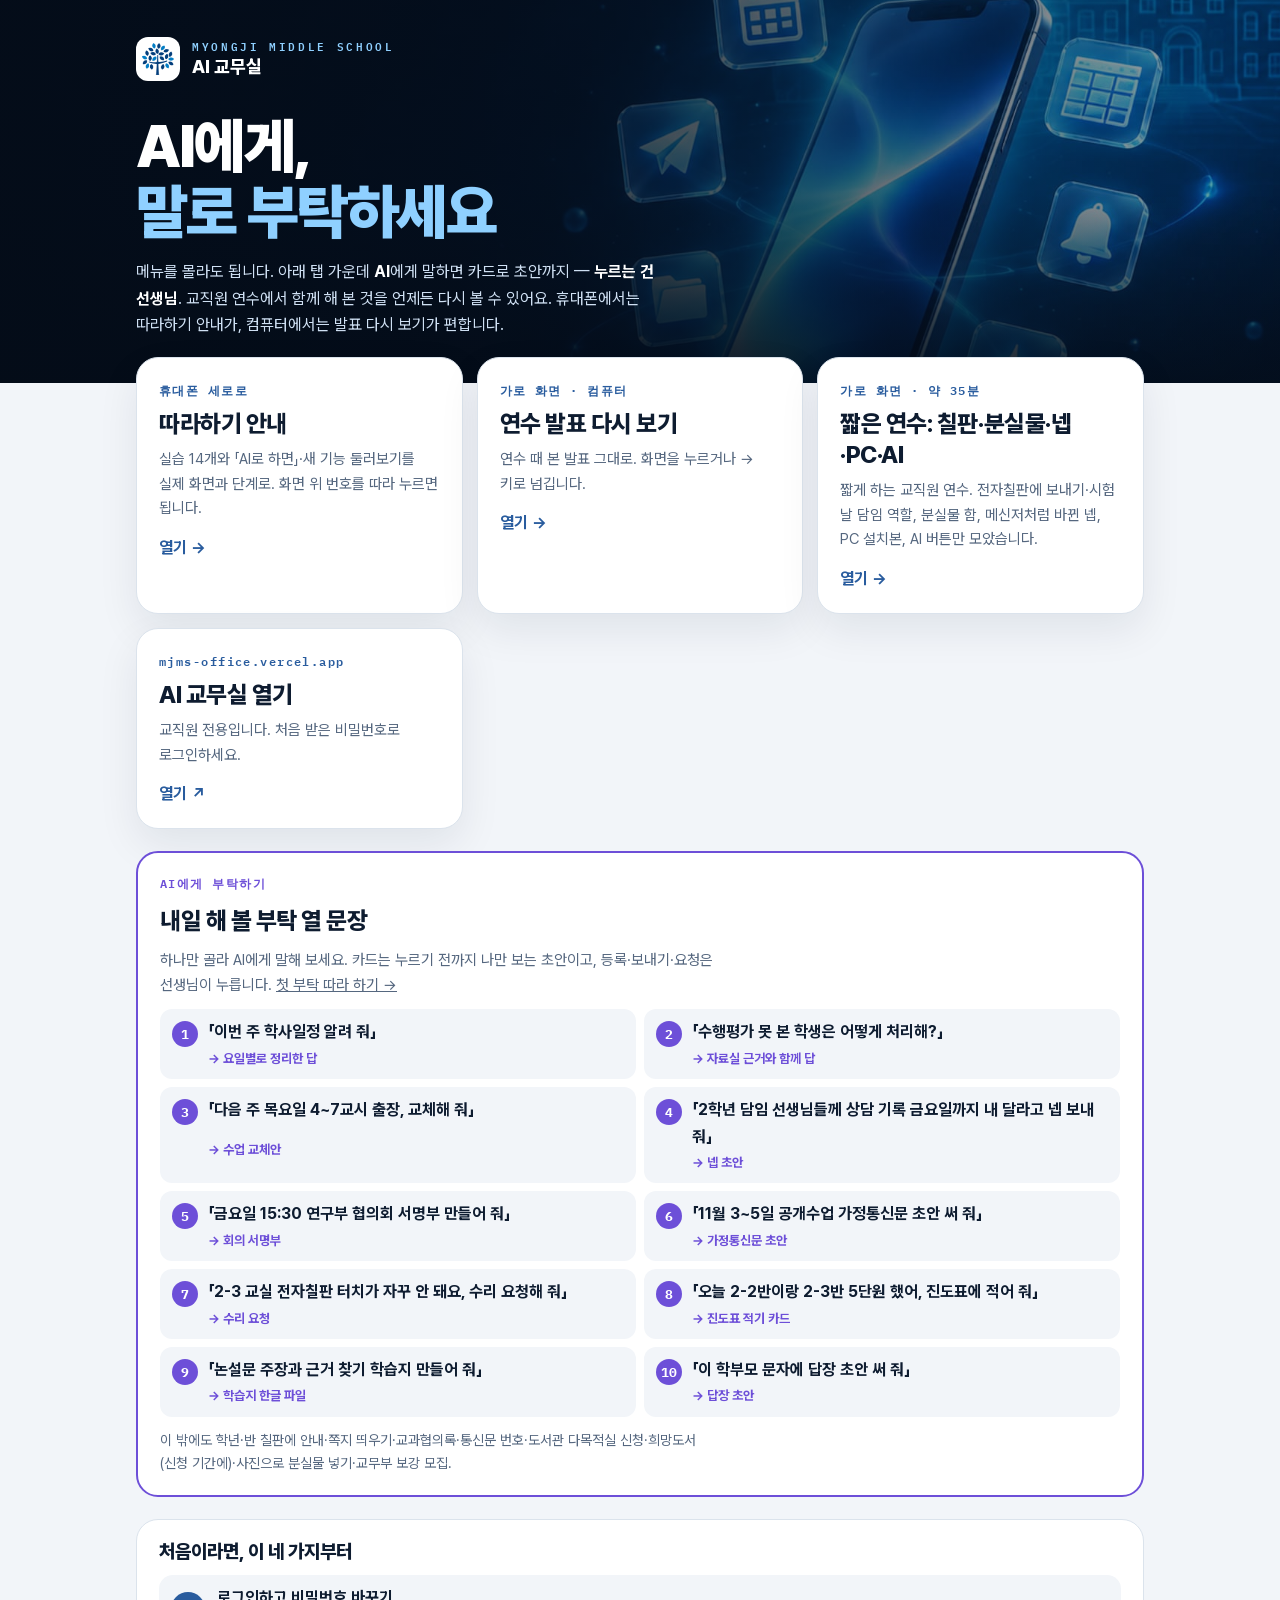
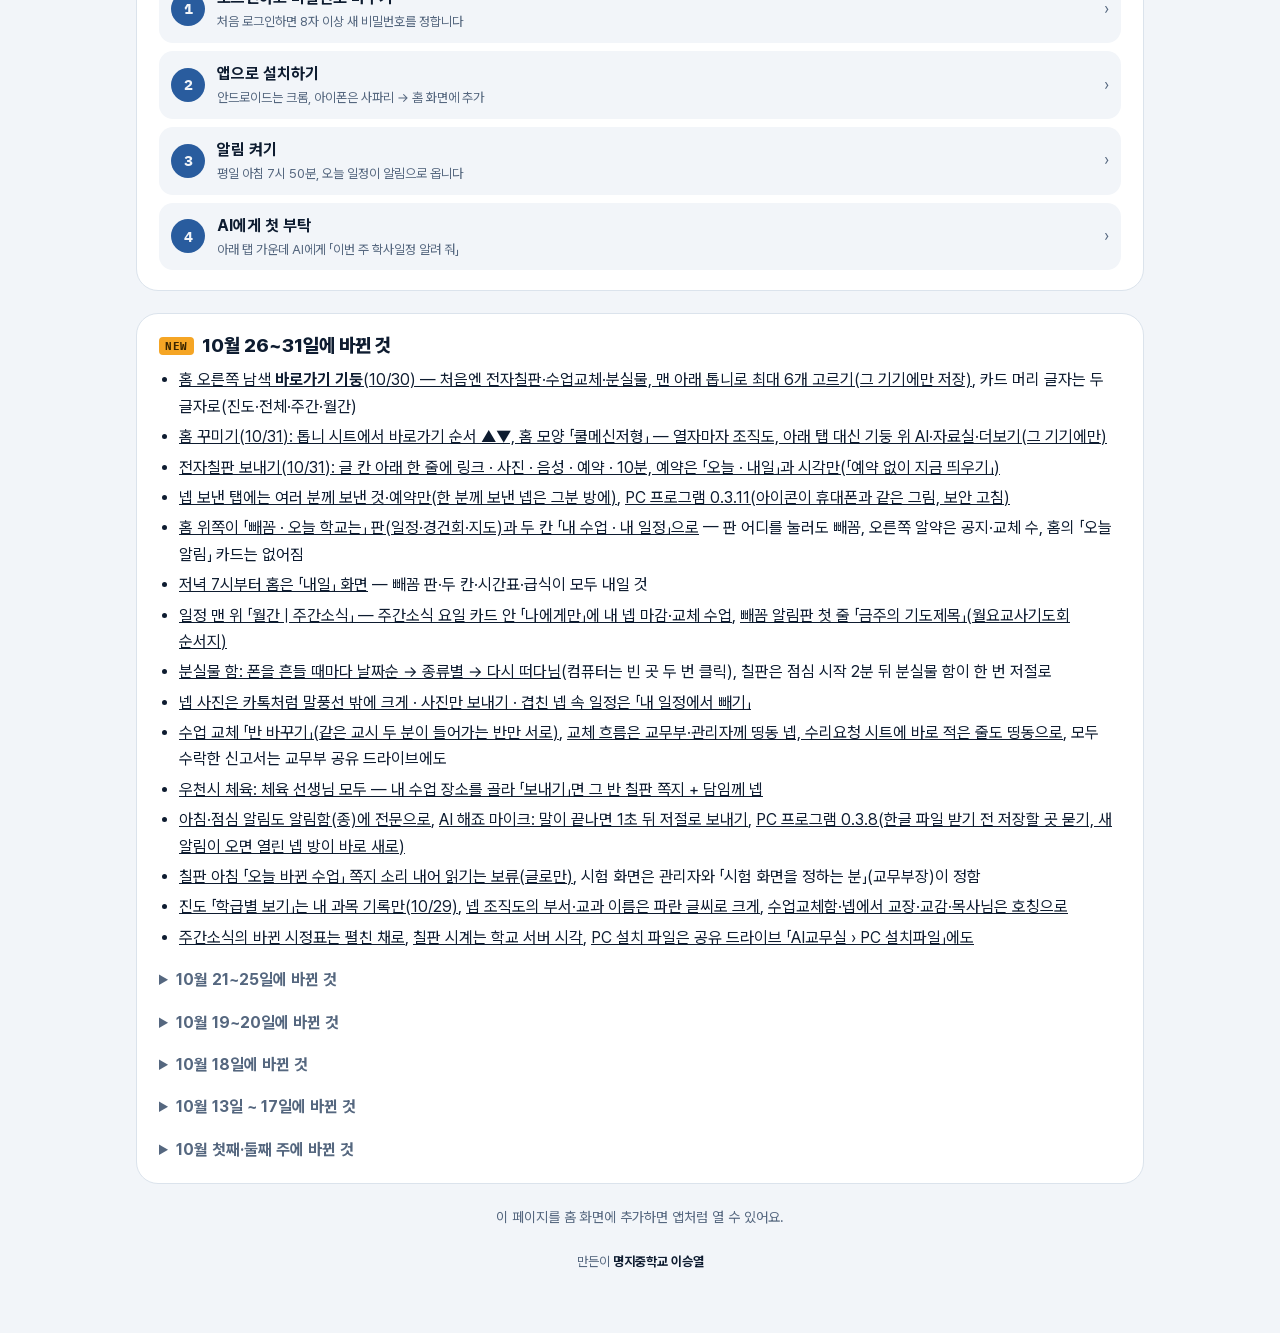
==== commit 217ceffa: "홈 꾸미기(10/31): 톱니 시트 새 그림·순서 ▲▼, 홈 모양 「쿨메신저형」 장면 - 톱니 시트가 「홈 꾸미기」로(홈 모양 · 고른 순서 ▲▼✕ · 더 고르기) — 그림 다시," ====
--- a/index.html
+++ b/index.html
@@ -4,20 +4,20 @@
 <meta charset="utf-8">
 <meta name="viewport" content="width=device-width, initial-scale=1, viewport-fit=cover">
 <meta name="author" content="명지중학교 이승열">
-<title>AI 교무실 소개</title>
-<meta name="description" content="AI 교무실 소개 — 다른 학교 선생님께: 소개 발표, 체험판 체험 안내와 미션, 기능 둘러보기(화면 속 학교·이름·내용은 예시)">
+<title>AI 교무실 사용 안내</title>
+<meta name="description" content="명지중학교 AI 교무실 — 교직원 연수 자료(따라하기·발표 다시 보기·바뀐 것)">
 <meta name="theme-color" content="#06121f">
 <link rel="manifest" href="manifest.webmanifest">
 <link rel="icon" href="icon-192.png">
 <link rel="apple-touch-icon" href="icon-180.png">
 <meta name="apple-mobile-web-app-capable" content="yes">
-<meta name="apple-mobile-web-app-title" content="AI 교무실 소개">
+<meta name="apple-mobile-web-app-title" content="교무실 안내">
 <link rel="stylesheet" href="fonts/pretendard/pretendard.css">
 <link rel="preconnect" href="https://fonts.googleapis.com">
 <link rel="preconnect" href="https://fonts.gstatic.com" crossorigin>
 <link rel="stylesheet" href="https://fonts.googleapis.com/css2?family=IBM+Plex+Mono:wght@500;600&display=swap">
 <style>
-/* 다른 학교 선생님께 드리는 AI 교무실 소개 사이트의 첫 화면(우리 학교 교직원 연수 사이트와 따로). 위는 소개 발표 표지와 같은 밤하늘 띠, 아래는 세 갈래 카드와 AI 부탁 열 문장. */
+/* 레이아웃: 위는 연수 표지와 같은 밤하늘 띠(배경 그림이 천천히 밀린다), 아래는 두 갈래 큰 카드(따라하기 · 발표 다시 보기)와 「처음이라면」 세 단계. */
 :root {
   --bg: #f2f5f9; --surface: #ffffff; --ink: #0e1c30; --muted: #55677f; --line: #dbe3ec;
   --night: #06121f; --glow: #8fd0ff; --brand: #295c9e; --brand-tint: #e3edf8; --new: #f5a524; --new-ink: #3b2600;
@@ -93,45 +93,137 @@
   <div class="art"></div><div class="shade"></div>
   <div class="in">
     <div class="brand"><img src="img/symbol-128.png" alt=""><div><small>MYONGJI MIDDLE SCHOOL</small><b>AI 교무실</b></div></div>
-    <h1>AI 교무실을<br><em>소개합니다</em></h1>
-    <p>한 중학교가 교직원과 함께 만들어 쓰는 학교 앱입니다. 발표로 보고, 체험판으로 직접 써 보세요. 화면은 예시 데이터로 띄운 것이라 학교·선생님·학생 이름과 내용은 모두 지어낸 것입니다.</p>
+    <h1>AI에게,<br><em>말로 부탁하세요</em></h1>
+    <p>메뉴를 몰라도 됩니다. 아래 탭 가운데 <b>AI</b>에게 말하면 카드로 초안까지 — <b>누르는 건 선생님</b>. 교직원 연수에서 함께 해 본 것을 언제든 다시 볼 수 있어요. 휴대폰에서는 따라하기 안내가, 컴퓨터에서는 발표 다시 보기가 편합니다.</p>
   </div>
 </header>
 <main>
   <div class="ways">
-    <a class="way" href="intro.html">
-      <span class="tag">가로 화면 · 약 45분</span>
-      <h2>소개 발표</h2>
-      <p>핵심은 AI에게 말로 부탁하기 — 말하기 → 카드 → 누르기, AI가 하지 않는 다섯 가지, 매일 여는 화면과 수업, 지키는 원칙, 우리 학교에서 시작한다면. 체험판에서 해 볼 장면에는 「체험판 미션」 표시.</p>
+    <a class="way" href="guide.html">
+      <span class="tag">휴대폰 세로로</span>
+      <h2>따라하기 안내</h2>
+      <p>실습 14개와 「AI로 하면」·새 기능 둘러보기를 실제 화면과 단계로. 화면 위 번호를 따라 누르면 됩니다.</p>
       <span class="go">열기 →</span>
     </a>
-    <a class="way" href="visit.html">
-      <span class="tag">휴대폰 · QR 하나 · 11월 22일까지</span>
-      <h2>체험 안내와 미션</h2>
-      <p>체험판 열기, 발표 순서대로 미션 여덟 가지(짝꿍과 넵 주고받기·AI 교체안·교실 칠판·분실물 함…), 발표 다시 보기, 학교에 가져갈 「우리 학교에서 시작한다면」 한 장.</p>
+    <a class="way" href="deck.html">
+      <span class="tag">가로 화면 · 컴퓨터</span>
+      <h2>연수 발표 다시 보기</h2>
+      <p>연수 때 본 발표 그대로. 화면을 누르거나 → 키로 넘깁니다.</p>
       <span class="go">열기 →</span>
     </a>
-    <a class="way" href="tour.html">
-      <span class="tag">휴대폰 세로로</span>
-      <h2>기능 둘러보기</h2>
-      <p>소개 발표를 휴대폰으로 읽기 좋게. 맨 위에 AI에게 하는 부탁 열 문장, 기능마다 실제 화면과 요점.</p>
+    <a class="way" href="mini.html">
+      <span class="tag">가로 화면 · 약 35분</span>
+      <h2>짧은 연수: 칠판·분실물·넵·PC·AI</h2>
+      <p>짧게 하는 교직원 연수. 전자칠판에 보내기·시험 날 담임 역할, 분실물 함, 메신저처럼 바뀐 넵, PC 설치본, AI 버튼만 모았습니다.</p>
       <span class="go">열기 →</span>
+    </a>
+    <a class="way" href="https://mjms-office.vercel.app" target="_blank" rel="noopener">
+      <span class="tag">mjms-office.vercel.app</span>
+      <h2>AI 교무실 열기</h2>
+      <p>교직원 전용입니다. 처음 받은 비밀번호로 로그인하세요.</p>
+      <span class="go">열기 ↗</span>
     </a>
   </div>
   <section class="asks" aria-labelledby="asks-h">
     <span class="tag">AI에게 부탁하기</span>
-    <h2 id="asks-h">체험판에서 해 볼 부탁 열 문장</h2>
-    <p>하나만 골라 AI에게 말해 보세요. 카드는 누르기 전까지 나만 보는 초안이고, 등록·보내기·요청은 선생님이 누릅니다. <a href="visit.html">체험 안내 →</a></p>
+    <h2 id="asks-h">내일 해 볼 부탁 열 문장</h2>
+    <p>하나만 골라 AI에게 말해 보세요. 카드는 누르기 전까지 나만 보는 초안이고, 등록·보내기·요청은 선생님이 누릅니다. <a href="guide.html#p9">첫 부탁 따라 하기 →</a></p>
     <ol id="asks-list"></ol>
     <p class="more" id="asks-more"></p>
   </section>
-  <p class="add" style="text-align:left">발표하시는 분께: <a href="host.html">연수 진행 꾸러미</a> — 진행 순서와 시각, 사전 점검, 질문에 바로 갈 장면.</p>
+  <section class="first">
+    <h2>처음이라면, 이 네 가지부터</h2>
+    <ol>
+      <li><a href="guide.html#p1"><span><b>로그인하고 비밀번호 바꾸기</b><small>처음 로그인하면 8자 이상 새 비밀번호를 정합니다</small></span><span class="arrow">›</span></a></li>
+      <li><a href="guide.html#p2a"><span><b>앱으로 설치하기</b><small>안드로이드는 크롬, 아이폰은 사파리 → 홈 화면에 추가</small></span><span class="arrow">›</span></a></li>
+      <li><a href="guide.html#p3"><span><b>알림 켜기</b><small>평일 아침 7시 50분, 오늘 일정이 알림으로 옵니다</small></span><span class="arrow">›</span></a></li>
+      <li><a href="guide.html#p9"><span><b>AI에게 첫 부탁</b><small>아래 탭 가운데 AI에게 「이번 주 학사일정 알려 줘」</small></span><span class="arrow">›</span></a></li>
+    </ol>
+  </section>
+  <section class="new">
+    <h2><span class="nw">NEW</span> 10월 26~31일에 바뀐 것</h2>
+    <ul>
+      <li><a href="guide.html#home">홈 오른쪽 남색 <b>바로가기 기둥</b>(10/30) — 처음엔 전자칠판·수업교체·분실물, 맨 아래 톱니로 최대 6개 고르기(그 기기에만 저장)</a>, 카드 머리 글자는 두 글자로(진도·전체·주간·월간)</li>
+      <li><a href="guide.html#homeCool">홈 꾸미기(10/31): 톱니 시트에서 바로가기 순서 ▲▼, 홈 모양 「쿨메신저형」 — 열자마자 조직도, 아래 탭 대신 기둥 위 AI·자료실·더보기(그 기기에만)</a></li>
+      <li><a href="guide.html#p13">전자칠판 보내기(10/31): 글 칸 아래 한 줄에 링크 · 사진 · 음성 · 예약 · 10분, 예약은 「오늘 · 내일」과 시각만(「예약 없이 지금 띄우기」)</a></li>
+      <li><a href="guide.html#p7">넵 보낸 탭에는 여러 분께 보낸 것·예약만(한 분께 보낸 넵은 그분 방에)</a>, <a href="guide.html#pc">PC 프로그램 0.3.11(아이콘이 휴대폰과 같은 그림, 보안 고침)</a></li>
+      <li><a href="guide.html#home">홈 위쪽이 「빼꼼 · 오늘 학교는」 판(일정·경건회·지도)과 두 칸 「내 수업 · 내 일정」으로</a> — 판 어디를 눌러도 빼꼼, 오른쪽 알약은 공지·교체 수, 홈의 「오늘 알림」 카드는 없어짐</li>
+      <li><a href="guide.html#home">저녁 7시부터 홈은 「내일」 화면</a> — 빼꼼 판·두 칸·시간표·급식이 모두 내일 것</li>
+      <li><a href="guide.html#info">일정 맨 위 「월간 | 주간소식」 — 주간소식 요일 카드 안 「나에게만」에 내 넵 마감·교체 수업</a>, <a href="guide.html#today">빼꼼 알림판 첫 줄 「금주의 기도제목」(월요교사기도회 순서지)</a></li>
+      <li><a href="guide.html#school">분실물 함: 폰을 흔들 때마다 날짜순 → 종류별 → 다시 떠다님</a>(컴퓨터는 빈 곳 두 번 클릭), 칠판은 점심 시작 2분 뒤 분실물 함이 한 번 저절로</li>
+      <li><a href="guide.html#nepPhoto">넵 사진은 카톡처럼 말풍선 밖에 크게 · 사진만 보내기 · 겹친 넵 속 일정은 「내 일정에서 빼기」</a></li>
+      <li><a href="guide.html#swap">수업 교체 「반 바꾸기」(같은 교시 두 분이 들어가는 반만 서로)</a>, <a href="guide.html#dingdong">교체 흐름은 교무부·관리자께 띵동 넵, 수리요청 시트에 바로 적은 줄도 띵동으로</a>, 모두 수락한 신고서는 교무부 공유 드라이브에도</li>
+      <li><a href="guide.html#rainPe">우천시 체육: 체육 선생님 모두 — 내 수업 장소를 골라 「보내기」면 그 반 칠판 쪽지 + 담임께 넵</a></li>
+      <li><a href="guide.html#alerts">아침·점심 알림도 알림함(종)에 전문으로</a>, <a href="guide.html#p9">AI 해죠 마이크: 말이 끝나면 1초 뒤 저절로 보내기</a>, <a href="guide.html#pc">PC 프로그램 0.3.8(한글 파일 받기 전 저장할 곳 묻기, 새 알림이 오면 열린 넵 방이 바로 새로)</a></li>
+      <li><a href="guide.html#boardKinds">칠판 아침 「오늘 바뀐 수업」 쪽지 소리 내어 읽기는 보류(글로만)</a>, 시험 화면은 관리자와 「시험 화면을 정하는 분」(교무부장)이 정함</li>
+      <li><a href="guide.html#pgWeek">진도 「학급별 보기」는 내 과목 기록만(10/29)</a>, <a href="guide.html#nepOrg">넵 조직도의 부서·교과 이름은 파란 글씨로 크게</a>, <a href="guide.html#swap">수업교체함·넵에서 교장·교감·목사님은 호칭으로</a></li>
+      <li><a href="guide.html#info">주간소식의 바뀐 시정표는 펼친 채로</a>, <a href="guide.html#boardKinds">칠판 시계는 학교 서버 시각</a>, <a href="guide.html#pc">PC 설치 파일은 공유 드라이브 「AI교무실 › PC 설치파일」에도</a></li>
+    </ul>
+    <details class="older"><summary>10월 21~25일에 바뀐 것</summary>
+    <ul>
+      <li><a href="guide.html#p9">AI 해죠 첫 화면: 「○○ 선생님, 무엇을 도와드릴까요?」와 그날에 맞춘 추천 질문 줄, 아래는 ＋ · 글 칸 · 마이크 한 줄</a> — <a href="guide.html#aiDeep">파일·사진 붙이기와 깊게 생각하기는 ＋ 안에</a>, 마이크로 말하면 글로 적힘</li>
+      <li><a href="guide.html#nepFwd">넵 전달·받는 분 더하기 — 빠뜨린 분께 같은 글·첨부를</a>, 전체 교직원에게 보낸 넵의 일정은 「학사일정에 올리기」</li>
+      <li><a href="guide.html#dingdong">학교가 보내는 안내는 종 그림 「띵동」: 급식지도(그날 8시)·등교지도(전날 4시) 당번 넵</a>, 보강 모집·수리 요청도 띵동 이름으로</li>
+      <li><a href="guide.html#alerts">알림함: 확인한 알림은 지우지 않고 아래 「확인한 알림」에</a>, <a href="guide.html#info">주간소식은 요일 카드 · 「원본 보기 ›」로 PDF 그대로 · 뒷장 교무부 안내문도</a></li>
+      <li><a href="guide.html#boardKinds">칠판 아침 8:45 「오늘 바뀐 수업」 쪽지를 소리 내어 한 번(10/25 — 그날 바로 보류)</a>, <a href="guide.html#p14">자료실 사진·스캔 PDF도 AI 해죠가 읽음</a></li>
+      <li><a href="guide.html#school">학부모용 알림장(10/22): 보관 중인 분실물(사진·종류·장소만), 학급 시간표(바뀐 과목만, 선생님 이름 없이)</a></li>
+      <li><a href="guide.html#p2a">휴대폰 앱을 다시 열면 화면을 저절로 새로 읽음</a>, <a href="guide.html#pc">PC 프로그램은 알림 설정의 「PC 프로그램 받기」(0.3.5 — 켤 때 새 판, AI에 파일 끌어 놓기)</a>, 아래 탭은 유리 물방울 모양</li>
+    </ul>
+    </details>
+    <details class="older"><summary>10월 19~20일에 바뀐 것</summary>
+    <ul>
+      <li><a href="guide.html#pc">교무실 PC에 설치본 — 오른쪽 가장자리 좁은 창, 넵·알림은 오른쪽 아래 알림 카드(잎사귀 편지), 켜면 저절로</a></li>
+      <li><a href="guide.html#nepOrg">넵: 일과 중이면 받는 분이 수업 중이어도 바로 도착(근무 시간 밖에 보낸 것만 다음 날 아침)</a>, 조직도는 부서 목록 맨 위 줄에 교장·교감</li>
+      <li><a href="guide.html#p13">칠판 보낸 알림: 게시 중 · 확인완료 · 송출마감(회색 칩) · 미표시종료(주황 칩)</a>, 안내는 기본 10분</li>
+      <li><a href="guide.html#aiBoard">AI에게 「2학년 전체 칠판에 내일 8시 20분에 ~ 띄워 줘」 → 전자칠판 카드</a>, <a href="guide.html#school">칠판 왼쪽 아래 [분실물 함] 단추</a></li>
+      <li><a href="guide.html#p11">수리 요청 카드: 장소·기기는 시트 목록에서, 맡은 분께 넵(10/22부터 띵동 이름으로)</a>, 넵 받은 줄을 밀어 「대화 비우기」</li>
+    </ul>
+    </details>
+    <details class="older"><summary>10월 18일에 바뀐 것</summary>
+    <ul>
+      <li><a href="guide.html#nepOrg">넵이 메신저처럼 — 첫 화면 「조직도 · 받은 · 보낸」</a>, <a href="guide.html#p7">받은 넵은 보낸 선생님별 방, 아래 칸이 곧 답장</a></li>
+      <li><a href="guide.html#p6">넵 이름: 메시지 · 넵 받기 · 완료 받기 · 파일 받기 — 제목 칸 없이 첫 줄이 제목, 나에게 메모는 바로 도착</a></li>
+      <li><a href="guide.html#nepRecruit">보강 모집 넵에 [신청] 한 번</a> — 교무부는 AI로 모집 카드, 수업교체 제출함에서 승인</li>
+      <li><a href="guide.html#p5">AI에게 「오늘 2-2반·2-3반 5단원 했어」 → 진도표에 적기</a>, <a href="guide.html#school">사진을 붙여 「분실물로 올려 줘」 → 함에 넣기</a></li>
+      <li><a href="guide.html#pgMonth">진도 지도 「한 달」 도장판</a>과 <a href="guide.html#pgWeek">「주별」·학급별 보기</a> 자세히</li>
+      <li><a href="guide.html#profile">더보기 맨 위에서 내 프로필 사진(넵에 보여요, 교직원끼리만)</a>, PC 왼쪽 메뉴 아래 이름 → 더보기</li>
+      <li><a href="guide.html#home">홈 날짜·날씨가 휴대폰에서도 한 줄</a>, <a href="guide.html#school">칠판 분실물 띠는 점심시간에만(QR은 교실에 인쇄)</a>, <a href="guide.html#info">주간소식은 그 주 PDF가 올라오면 저절로 발행</a></li>
+    </ul>
+    </details>
+    <details class="older"><summary>10월 13일 ~ 17일에 바뀐 것</summary>
+    <ul>
+      <li><a href="guide.html#home">글꼴이 프리텐다드로, 글자는 한 단계 크게 · 홈 정리: 처리할 넵 줄, 시간표 「지금·다음」, 「다가오는 일정」</a></li>
+      <li><a href="guide.html#p3">아래 탭 둘째 칸이 「넵」으로</a>(시간표는 홈 「오늘 시간표」 카드), 가운데 <a href="guide.html#p9">AI</a></li>
+      <li><a href="guide.html#p4">공강인 선생님 이름을 누르면 그분과의 넵 방</a>, 빈 교실·공강은 그날 실제 시간표로</li>
+      <li><a href="guide.html#p5">진도는 하루치를 「모두 저장」 한 번에</a></li>
+      <li><a href="guide.html#aiLesson">AI가 학습지·퀴즈를 한글 파일로</a>, <a href="guide.html#aiDeep">깊게 생각하기(하루 5번)·학부모 답장 초안</a></li>
+      <li><a href="guide.html#alerts">금요일 3시 「다음 주 미리 보기」, 평일 3시 반 공유 드라이브 새 문서 요약</a></li>
+      <li><a href="guide.html#boardKinds">전자칠판 음성 안내(30초)·여러 학년 함께</a>, <a href="deck.html#49">수업 시작 30초 뒤 칠판이 저절로 숨기</a></li>
+      <li><a href="guide.html#swap">수업교체 제출함: 교실 정하기·고치기·관리자 대신 수락</a></li>
+      <li><a href="guide.html#school">분실물 함(모두에게 공개)</a>, 구기대회 대진표·경기 알림(10월 21일부터 숨김)</li>
+      <li><a href="guide.html#p8">손 서명 그리기 고침(10월 17일) — 그려도 선이 안 보이던 문제</a></li>
+    </ul>
+    </details>
+    <details class="older"><summary>10월 첫째·둘째 주에 바뀐 것</summary>
+    <ul>
+      <li><a href="guide.html#today">현황판이 「빼꼼」으로 — 공지도 빼꼼 맨 위 알림판에, 바뀐 수업은 이름 없이 과목만</a></li>
+      <li><a href="guide.html#p3">아침·점심 알림 맨 위에 나의 「내 줄」</a></li>
+      <li><a href="guide.html#p4">시간표에 그 주 학사일정 띠와 수업교체(바뀜·교체·보강)가 저절로</a>, 내 출장·연수는 내 일정·홈에만</li>
+      <li><a href="guide.html#p6">넵 마감·넵 속 일정이 받는 분 일정·빼꼼에(나에게만)</a></li>
+      <li><a href="guide.html#swap">수업교체 계산하기: 학사일정 반영, 갚는 수업 날짜 고르기</a></li>
+      <li><a href="guide.html#p13">전자칠판 보내기 화면: 무엇을 → 어디에 → 보내기</a>, 아침 8:45 「오늘 바뀐 수업」 쪽지</li>
+      <li><a href="guide.html#p8">내 서명 등록</a>, <a href="guide.html#sheet">회의 서명부</a>, <a href="guide.html#signfile">파일로 서명 받기</a></li>
+      <li><a href="guide.html#p9">AI가 학교 공유 드라이브·＋로 붙인 파일·웹 주소도 읽기</a></li>
+    </ul>
+    </details>
+  </section>
+
   <p class="add">이 페이지를 홈 화면에 추가하면 앱처럼 열 수 있어요.</p>
   <p class="by">만든이 <b>명지중학교 이승열</b></p>
 </main>
 <script src="asks.js"></script>
 <script>
-  // 열 문장은 asks.js 하나에서(발표·둘러보기와 같은 목록)
+  // 열 문장은 asks.js 하나에서(발표·안내와 같은 목록)
   (function () {
     function esc(s) { return String(s).replace(/[&<>"]/g, function (c) { return { "&": "&amp;", "<": "&lt;", ">": "&gt;", '"': "&quot;" }[c]; }); }
     document.getElementById("asks-list").innerHTML = (window.ASKS || []).map(function (a) { return "<li><b>「" + esc(a.say) + "」</b><span>→ " + esc(a.got) + "</span></li>"; }).join("");
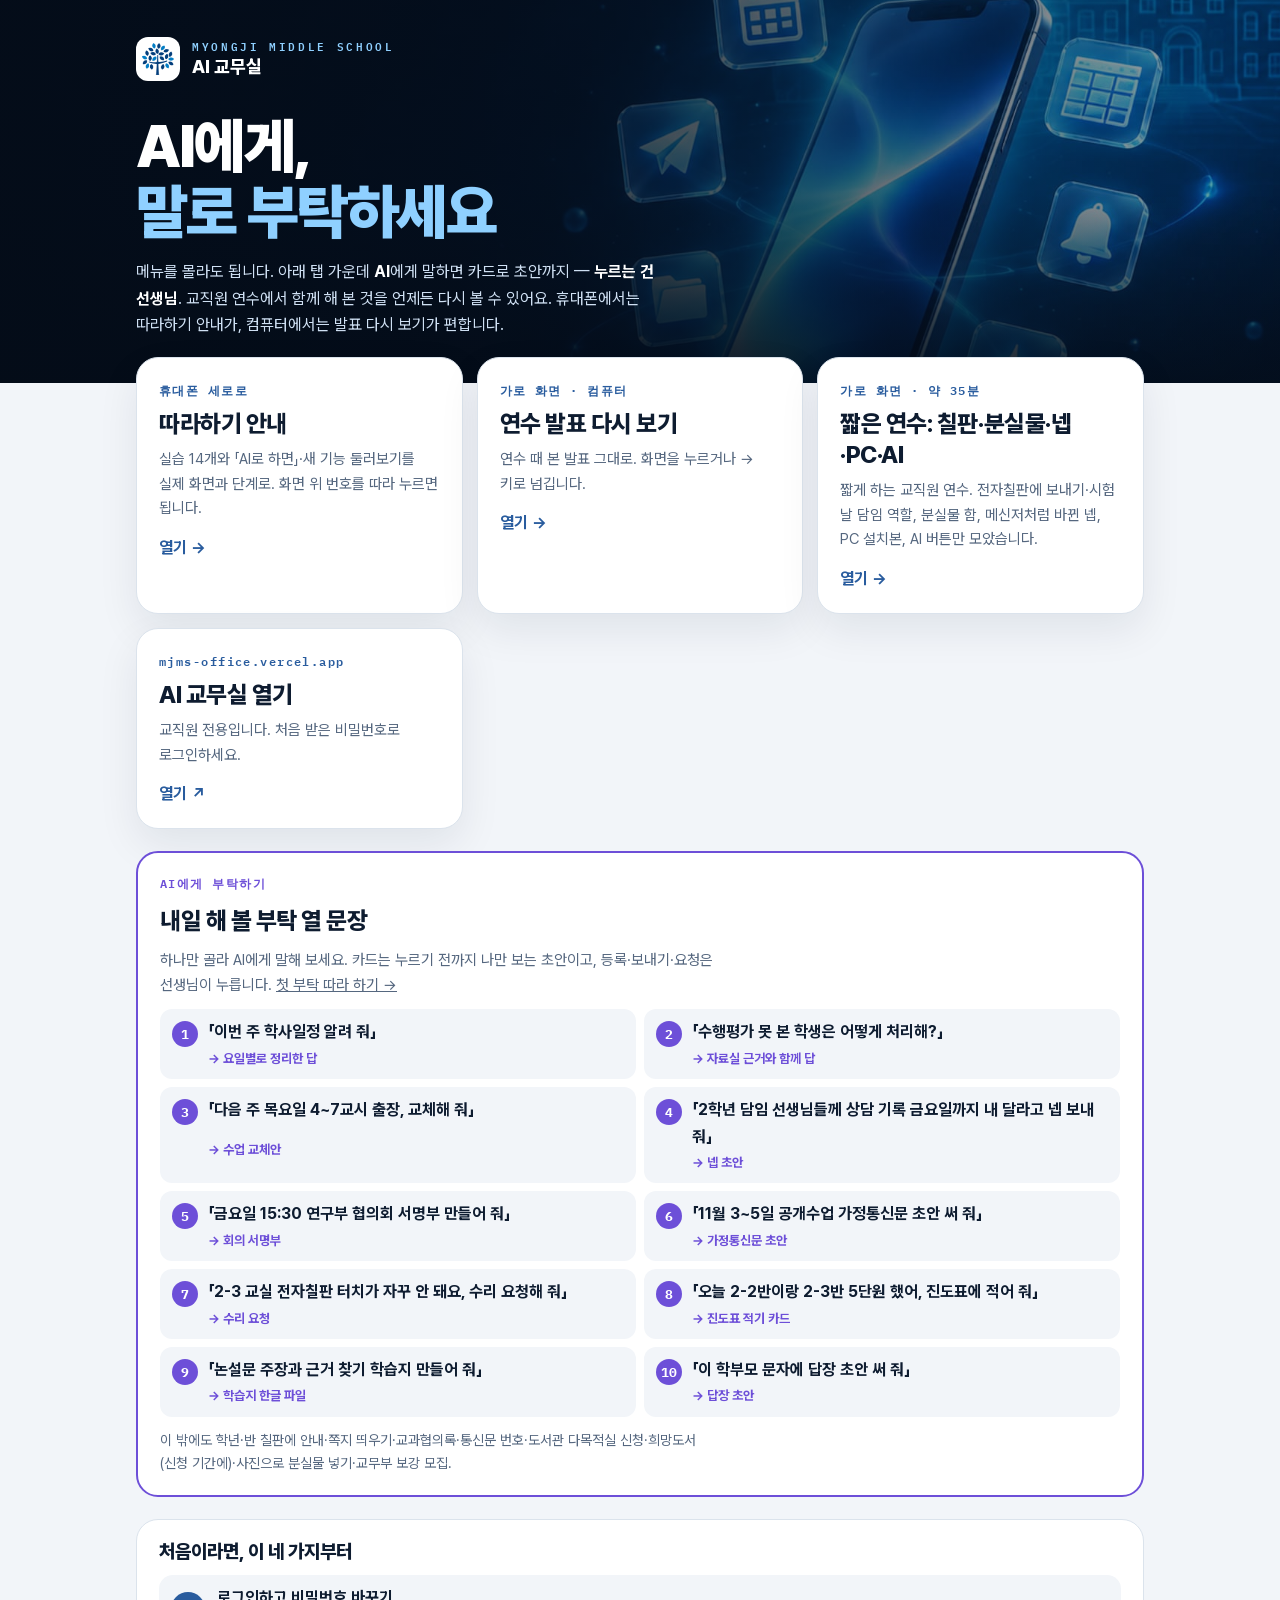
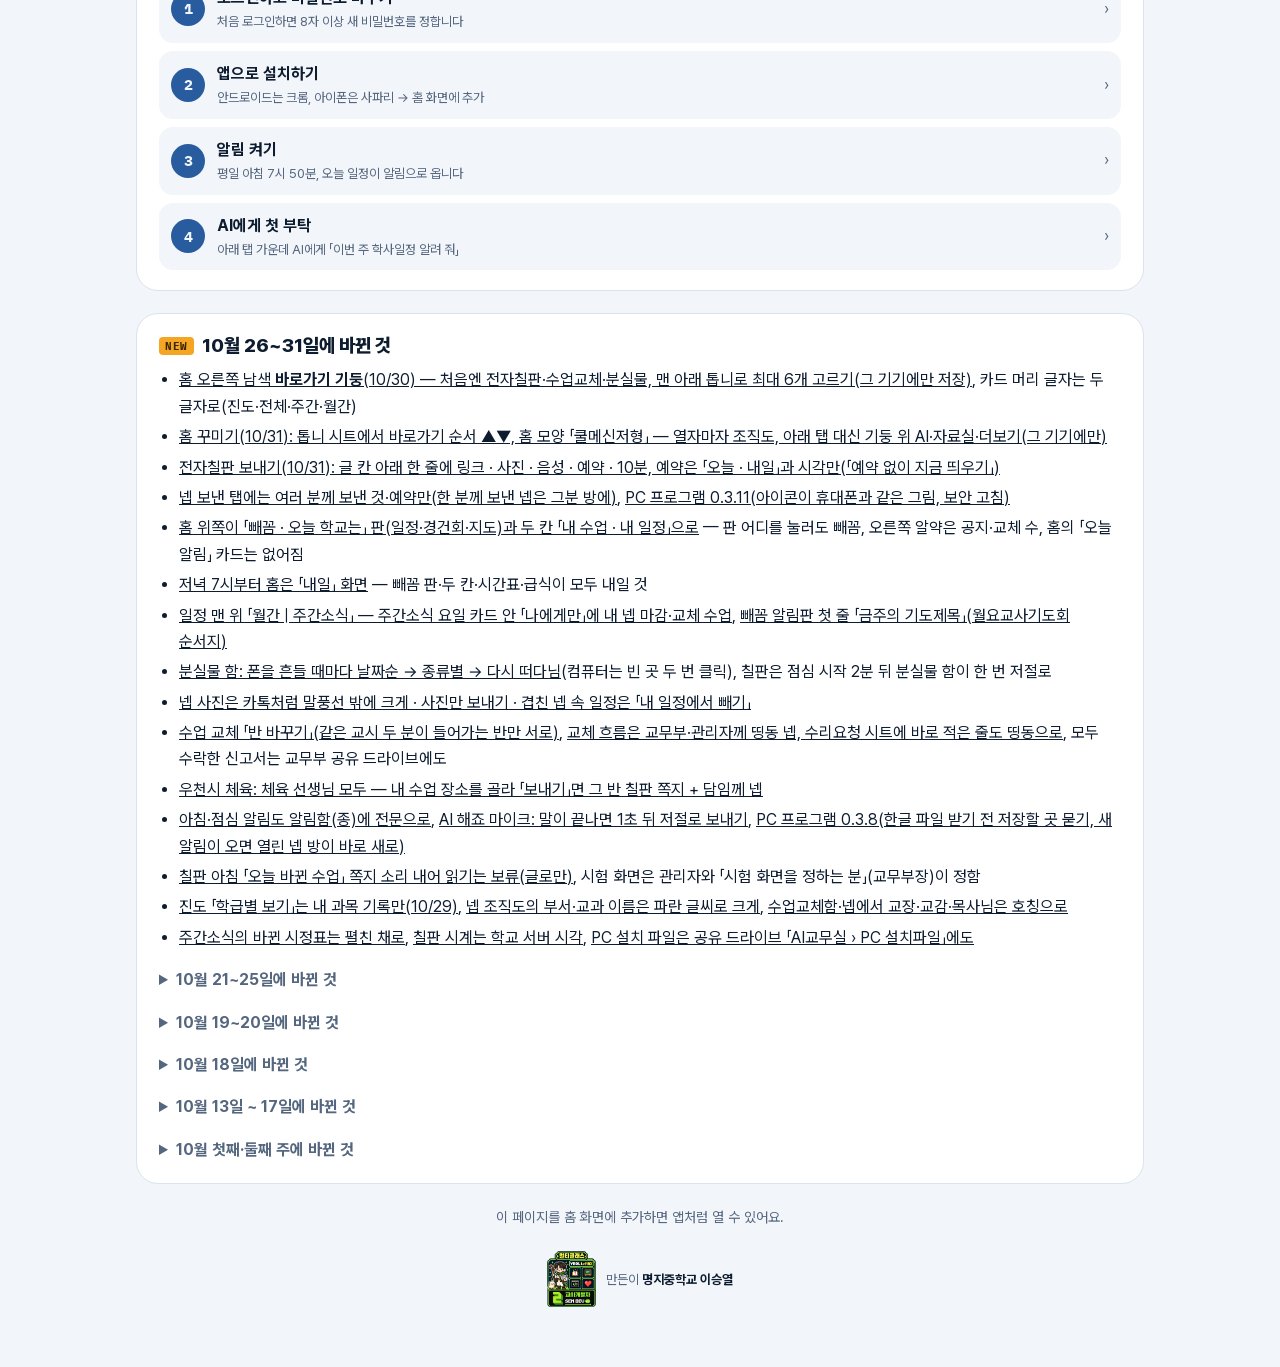
==== commit d57eb135: "서명에 스티커: 흰 테두리 지운 스티커 + 「만든이 명지중학교 이승열」 - 첫 화면·따라하기 아래, 본 연수·짧은 연수 발표 표지와 마지막 장 - 스티커는 img/yeol.png(" ====
--- a/index.html
+++ b/index.html
@@ -65,7 +65,7 @@
 .new ul { margin: 0; padding-left: 20px; display: grid; gap: 4px; color: var(--ink); }
 .nw { font: 800 11px var(--mono); letter-spacing: .06em; background: var(--new); color: var(--new-ink); border-radius: 4px; padding: 2px 6px; }
 .add { color: var(--muted); font-size: 14px; text-align: center; }
-.by { color: var(--muted); font-size: 13px; text-align: center; margin: 0; } .by b { color: var(--ink); font-weight: 700; }
+.by { display: flex; align-items: center; justify-content: center; gap: 10px; color: var(--muted); font-size: 13px; margin: 0; } .by b { color: var(--ink); font-weight: 700; } .by img { width: auto; height: 56px; }
 .asks { background: var(--surface); border: 2px solid var(--ai); border-radius: 22px; padding: 20px 22px; display: grid; gap: 12px; }
 .asks .tag { font: 600 12px var(--mono); letter-spacing: .12em; color: var(--ai); }
 .asks h2 { font: 800 24px/1.3 var(--body); letter-spacing: -.02em; }
@@ -219,7 +219,7 @@
   </section>
 
   <p class="add">이 페이지를 홈 화면에 추가하면 앱처럼 열 수 있어요.</p>
-  <p class="by">만든이 <b>명지중학교 이승열</b></p>
+  <p class="by"><img src="img/yeol.png" alt="" width="50" height="56"><span>만든이 <b>명지중학교 이승열</b></span></p>
 </main>
 <script src="asks.js"></script>
 <script>
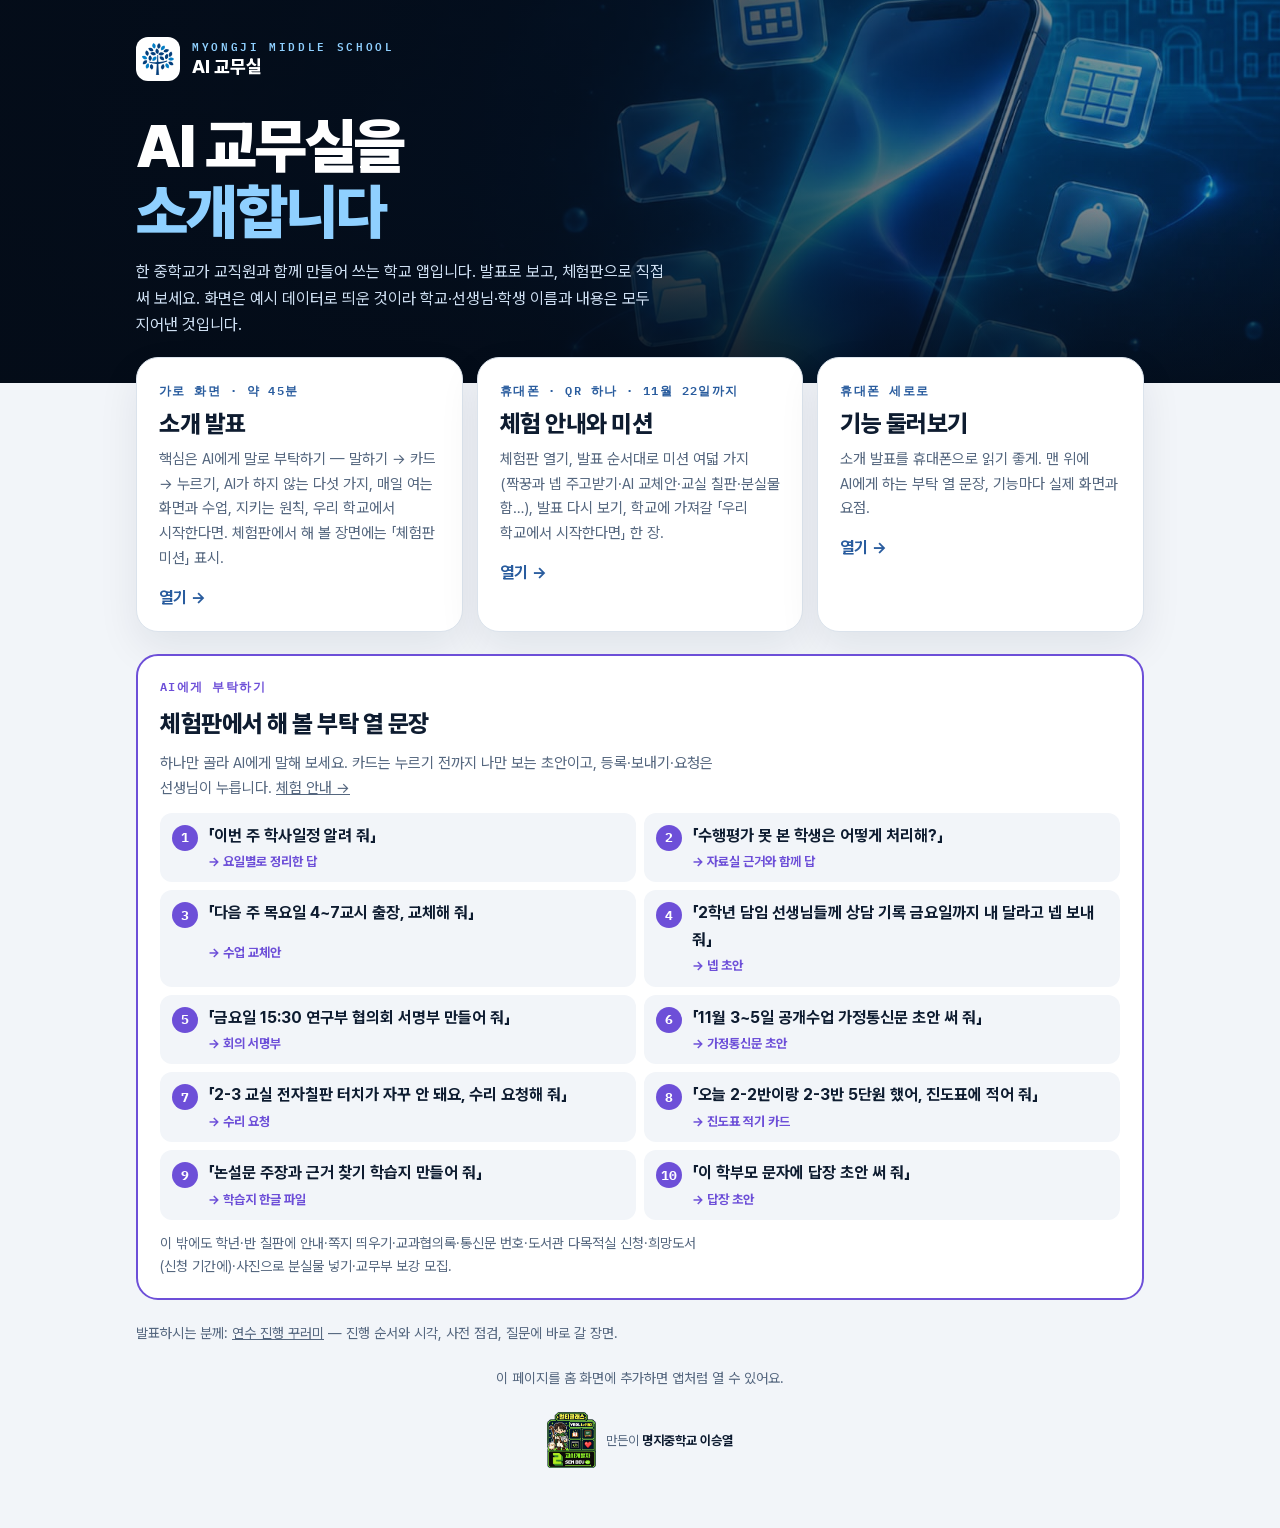
==== commit f1057e25: "서명에 스티커: 흰 테두리 지운 스티커 + 「만든이 명지중학교 이승열」 - 첫 화면·체험 안내(한 장 인쇄 포함)·둘러보기·진행 꾸러미 아래, 소개 발표 표지와 마지막 장 - RE" ====
--- a/index.html
+++ b/index.html
@@ -4,20 +4,20 @@
 <meta charset="utf-8">
 <meta name="viewport" content="width=device-width, initial-scale=1, viewport-fit=cover">
 <meta name="author" content="명지중학교 이승열">
-<title>AI 교무실 사용 안내</title>
-<meta name="description" content="명지중학교 AI 교무실 — 교직원 연수 자료(따라하기·발표 다시 보기·바뀐 것)">
+<title>AI 교무실 소개</title>
+<meta name="description" content="AI 교무실 소개 — 다른 학교 선생님께: 소개 발표, 체험판 체험 안내와 미션, 기능 둘러보기(화면 속 학교·이름·내용은 예시)">
 <meta name="theme-color" content="#06121f">
 <link rel="manifest" href="manifest.webmanifest">
 <link rel="icon" href="icon-192.png">
 <link rel="apple-touch-icon" href="icon-180.png">
 <meta name="apple-mobile-web-app-capable" content="yes">
-<meta name="apple-mobile-web-app-title" content="교무실 안내">
+<meta name="apple-mobile-web-app-title" content="AI 교무실 소개">
 <link rel="stylesheet" href="fonts/pretendard/pretendard.css">
 <link rel="preconnect" href="https://fonts.googleapis.com">
 <link rel="preconnect" href="https://fonts.gstatic.com" crossorigin>
 <link rel="stylesheet" href="https://fonts.googleapis.com/css2?family=IBM+Plex+Mono:wght@500;600&display=swap">
 <style>
-/* 레이아웃: 위는 연수 표지와 같은 밤하늘 띠(배경 그림이 천천히 밀린다), 아래는 두 갈래 큰 카드(따라하기 · 발표 다시 보기)와 「처음이라면」 세 단계. */
+/* 다른 학교 선생님께 드리는 AI 교무실 소개 사이트의 첫 화면(우리 학교 교직원 연수 사이트와 따로). 위는 소개 발표 표지와 같은 밤하늘 띠, 아래는 세 갈래 카드와 AI 부탁 열 문장. */
 :root {
   --bg: #f2f5f9; --surface: #ffffff; --ink: #0e1c30; --muted: #55677f; --line: #dbe3ec;
   --night: #06121f; --glow: #8fd0ff; --brand: #295c9e; --brand-tint: #e3edf8; --new: #f5a524; --new-ink: #3b2600;
@@ -93,137 +93,45 @@
   <div class="art"></div><div class="shade"></div>
   <div class="in">
     <div class="brand"><img src="img/symbol-128.png" alt=""><div><small>MYONGJI MIDDLE SCHOOL</small><b>AI 교무실</b></div></div>
-    <h1>AI에게,<br><em>말로 부탁하세요</em></h1>
-    <p>메뉴를 몰라도 됩니다. 아래 탭 가운데 <b>AI</b>에게 말하면 카드로 초안까지 — <b>누르는 건 선생님</b>. 교직원 연수에서 함께 해 본 것을 언제든 다시 볼 수 있어요. 휴대폰에서는 따라하기 안내가, 컴퓨터에서는 발표 다시 보기가 편합니다.</p>
+    <h1>AI 교무실을<br><em>소개합니다</em></h1>
+    <p>한 중학교가 교직원과 함께 만들어 쓰는 학교 앱입니다. 발표로 보고, 체험판으로 직접 써 보세요. 화면은 예시 데이터로 띄운 것이라 학교·선생님·학생 이름과 내용은 모두 지어낸 것입니다.</p>
   </div>
 </header>
 <main>
   <div class="ways">
-    <a class="way" href="guide.html">
-      <span class="tag">휴대폰 세로로</span>
-      <h2>따라하기 안내</h2>
-      <p>실습 14개와 「AI로 하면」·새 기능 둘러보기를 실제 화면과 단계로. 화면 위 번호를 따라 누르면 됩니다.</p>
+    <a class="way" href="intro.html">
+      <span class="tag">가로 화면 · 약 45분</span>
+      <h2>소개 발표</h2>
+      <p>핵심은 AI에게 말로 부탁하기 — 말하기 → 카드 → 누르기, AI가 하지 않는 다섯 가지, 매일 여는 화면과 수업, 지키는 원칙, 우리 학교에서 시작한다면. 체험판에서 해 볼 장면에는 「체험판 미션」 표시.</p>
       <span class="go">열기 →</span>
     </a>
-    <a class="way" href="deck.html">
-      <span class="tag">가로 화면 · 컴퓨터</span>
-      <h2>연수 발표 다시 보기</h2>
-      <p>연수 때 본 발표 그대로. 화면을 누르거나 → 키로 넘깁니다.</p>
+    <a class="way" href="visit.html">
+      <span class="tag">휴대폰 · QR 하나 · 11월 22일까지</span>
+      <h2>체험 안내와 미션</h2>
+      <p>체험판 열기, 발표 순서대로 미션 여덟 가지(짝꿍과 넵 주고받기·AI 교체안·교실 칠판·분실물 함…), 발표 다시 보기, 학교에 가져갈 「우리 학교에서 시작한다면」 한 장.</p>
       <span class="go">열기 →</span>
     </a>
-    <a class="way" href="mini.html">
-      <span class="tag">가로 화면 · 약 35분</span>
-      <h2>짧은 연수: 칠판·분실물·넵·PC·AI</h2>
-      <p>짧게 하는 교직원 연수. 전자칠판에 보내기·시험 날 담임 역할, 분실물 함, 메신저처럼 바뀐 넵, PC 설치본, AI 버튼만 모았습니다.</p>
+    <a class="way" href="tour.html">
+      <span class="tag">휴대폰 세로로</span>
+      <h2>기능 둘러보기</h2>
+      <p>소개 발표를 휴대폰으로 읽기 좋게. 맨 위에 AI에게 하는 부탁 열 문장, 기능마다 실제 화면과 요점.</p>
       <span class="go">열기 →</span>
-    </a>
-    <a class="way" href="https://mjms-office.vercel.app" target="_blank" rel="noopener">
-      <span class="tag">mjms-office.vercel.app</span>
-      <h2>AI 교무실 열기</h2>
-      <p>교직원 전용입니다. 처음 받은 비밀번호로 로그인하세요.</p>
-      <span class="go">열기 ↗</span>
     </a>
   </div>
   <section class="asks" aria-labelledby="asks-h">
     <span class="tag">AI에게 부탁하기</span>
-    <h2 id="asks-h">내일 해 볼 부탁 열 문장</h2>
-    <p>하나만 골라 AI에게 말해 보세요. 카드는 누르기 전까지 나만 보는 초안이고, 등록·보내기·요청은 선생님이 누릅니다. <a href="guide.html#p9">첫 부탁 따라 하기 →</a></p>
+    <h2 id="asks-h">체험판에서 해 볼 부탁 열 문장</h2>
+    <p>하나만 골라 AI에게 말해 보세요. 카드는 누르기 전까지 나만 보는 초안이고, 등록·보내기·요청은 선생님이 누릅니다. <a href="visit.html">체험 안내 →</a></p>
     <ol id="asks-list"></ol>
     <p class="more" id="asks-more"></p>
   </section>
-  <section class="first">
-    <h2>처음이라면, 이 네 가지부터</h2>
-    <ol>
-      <li><a href="guide.html#p1"><span><b>로그인하고 비밀번호 바꾸기</b><small>처음 로그인하면 8자 이상 새 비밀번호를 정합니다</small></span><span class="arrow">›</span></a></li>
-      <li><a href="guide.html#p2a"><span><b>앱으로 설치하기</b><small>안드로이드는 크롬, 아이폰은 사파리 → 홈 화면에 추가</small></span><span class="arrow">›</span></a></li>
-      <li><a href="guide.html#p3"><span><b>알림 켜기</b><small>평일 아침 7시 50분, 오늘 일정이 알림으로 옵니다</small></span><span class="arrow">›</span></a></li>
-      <li><a href="guide.html#p9"><span><b>AI에게 첫 부탁</b><small>아래 탭 가운데 AI에게 「이번 주 학사일정 알려 줘」</small></span><span class="arrow">›</span></a></li>
-    </ol>
-  </section>
-  <section class="new">
-    <h2><span class="nw">NEW</span> 10월 26~31일에 바뀐 것</h2>
-    <ul>
-      <li><a href="guide.html#home">홈 오른쪽 남색 <b>바로가기 기둥</b>(10/30) — 처음엔 전자칠판·수업교체·분실물, 맨 아래 톱니로 최대 6개 고르기(그 기기에만 저장)</a>, 카드 머리 글자는 두 글자로(진도·전체·주간·월간)</li>
-      <li><a href="guide.html#homeCool">홈 꾸미기(10/31): 톱니 시트에서 바로가기 순서 ▲▼, 홈 모양 「쿨메신저형」 — 열자마자 조직도, 아래 탭 대신 기둥 위 AI·자료실·더보기(그 기기에만)</a></li>
-      <li><a href="guide.html#p13">전자칠판 보내기(10/31): 글 칸 아래 한 줄에 링크 · 사진 · 음성 · 예약 · 10분, 예약은 「오늘 · 내일」과 시각만(「예약 없이 지금 띄우기」)</a></li>
-      <li><a href="guide.html#p7">넵 보낸 탭에는 여러 분께 보낸 것·예약만(한 분께 보낸 넵은 그분 방에)</a>, <a href="guide.html#pc">PC 프로그램 0.3.11(아이콘이 휴대폰과 같은 그림, 보안 고침)</a></li>
-      <li><a href="guide.html#home">홈 위쪽이 「빼꼼 · 오늘 학교는」 판(일정·경건회·지도)과 두 칸 「내 수업 · 내 일정」으로</a> — 판 어디를 눌러도 빼꼼, 오른쪽 알약은 공지·교체 수, 홈의 「오늘 알림」 카드는 없어짐</li>
-      <li><a href="guide.html#home">저녁 7시부터 홈은 「내일」 화면</a> — 빼꼼 판·두 칸·시간표·급식이 모두 내일 것</li>
-      <li><a href="guide.html#info">일정 맨 위 「월간 | 주간소식」 — 주간소식 요일 카드 안 「나에게만」에 내 넵 마감·교체 수업</a>, <a href="guide.html#today">빼꼼 알림판 첫 줄 「금주의 기도제목」(월요교사기도회 순서지)</a></li>
-      <li><a href="guide.html#school">분실물 함: 폰을 흔들 때마다 날짜순 → 종류별 → 다시 떠다님</a>(컴퓨터는 빈 곳 두 번 클릭), 칠판은 점심 시작 2분 뒤 분실물 함이 한 번 저절로</li>
-      <li><a href="guide.html#nepPhoto">넵 사진은 카톡처럼 말풍선 밖에 크게 · 사진만 보내기 · 겹친 넵 속 일정은 「내 일정에서 빼기」</a></li>
-      <li><a href="guide.html#swap">수업 교체 「반 바꾸기」(같은 교시 두 분이 들어가는 반만 서로)</a>, <a href="guide.html#dingdong">교체 흐름은 교무부·관리자께 띵동 넵, 수리요청 시트에 바로 적은 줄도 띵동으로</a>, 모두 수락한 신고서는 교무부 공유 드라이브에도</li>
-      <li><a href="guide.html#rainPe">우천시 체육: 체육 선생님 모두 — 내 수업 장소를 골라 「보내기」면 그 반 칠판 쪽지 + 담임께 넵</a></li>
-      <li><a href="guide.html#alerts">아침·점심 알림도 알림함(종)에 전문으로</a>, <a href="guide.html#p9">AI 해죠 마이크: 말이 끝나면 1초 뒤 저절로 보내기</a>, <a href="guide.html#pc">PC 프로그램 0.3.8(한글 파일 받기 전 저장할 곳 묻기, 새 알림이 오면 열린 넵 방이 바로 새로)</a></li>
-      <li><a href="guide.html#boardKinds">칠판 아침 「오늘 바뀐 수업」 쪽지 소리 내어 읽기는 보류(글로만)</a>, 시험 화면은 관리자와 「시험 화면을 정하는 분」(교무부장)이 정함</li>
-      <li><a href="guide.html#pgWeek">진도 「학급별 보기」는 내 과목 기록만(10/29)</a>, <a href="guide.html#nepOrg">넵 조직도의 부서·교과 이름은 파란 글씨로 크게</a>, <a href="guide.html#swap">수업교체함·넵에서 교장·교감·목사님은 호칭으로</a></li>
-      <li><a href="guide.html#info">주간소식의 바뀐 시정표는 펼친 채로</a>, <a href="guide.html#boardKinds">칠판 시계는 학교 서버 시각</a>, <a href="guide.html#pc">PC 설치 파일은 공유 드라이브 「AI교무실 › PC 설치파일」에도</a></li>
-    </ul>
-    <details class="older"><summary>10월 21~25일에 바뀐 것</summary>
-    <ul>
-      <li><a href="guide.html#p9">AI 해죠 첫 화면: 「○○ 선생님, 무엇을 도와드릴까요?」와 그날에 맞춘 추천 질문 줄, 아래는 ＋ · 글 칸 · 마이크 한 줄</a> — <a href="guide.html#aiDeep">파일·사진 붙이기와 깊게 생각하기는 ＋ 안에</a>, 마이크로 말하면 글로 적힘</li>
-      <li><a href="guide.html#nepFwd">넵 전달·받는 분 더하기 — 빠뜨린 분께 같은 글·첨부를</a>, 전체 교직원에게 보낸 넵의 일정은 「학사일정에 올리기」</li>
-      <li><a href="guide.html#dingdong">학교가 보내는 안내는 종 그림 「띵동」: 급식지도(그날 8시)·등교지도(전날 4시) 당번 넵</a>, 보강 모집·수리 요청도 띵동 이름으로</li>
-      <li><a href="guide.html#alerts">알림함: 확인한 알림은 지우지 않고 아래 「확인한 알림」에</a>, <a href="guide.html#info">주간소식은 요일 카드 · 「원본 보기 ›」로 PDF 그대로 · 뒷장 교무부 안내문도</a></li>
-      <li><a href="guide.html#boardKinds">칠판 아침 8:45 「오늘 바뀐 수업」 쪽지를 소리 내어 한 번(10/25 — 그날 바로 보류)</a>, <a href="guide.html#p14">자료실 사진·스캔 PDF도 AI 해죠가 읽음</a></li>
-      <li><a href="guide.html#school">학부모용 알림장(10/22): 보관 중인 분실물(사진·종류·장소만), 학급 시간표(바뀐 과목만, 선생님 이름 없이)</a></li>
-      <li><a href="guide.html#p2a">휴대폰 앱을 다시 열면 화면을 저절로 새로 읽음</a>, <a href="guide.html#pc">PC 프로그램은 알림 설정의 「PC 프로그램 받기」(0.3.5 — 켤 때 새 판, AI에 파일 끌어 놓기)</a>, 아래 탭은 유리 물방울 모양</li>
-    </ul>
-    </details>
-    <details class="older"><summary>10월 19~20일에 바뀐 것</summary>
-    <ul>
-      <li><a href="guide.html#pc">교무실 PC에 설치본 — 오른쪽 가장자리 좁은 창, 넵·알림은 오른쪽 아래 알림 카드(잎사귀 편지), 켜면 저절로</a></li>
-      <li><a href="guide.html#nepOrg">넵: 일과 중이면 받는 분이 수업 중이어도 바로 도착(근무 시간 밖에 보낸 것만 다음 날 아침)</a>, 조직도는 부서 목록 맨 위 줄에 교장·교감</li>
-      <li><a href="guide.html#p13">칠판 보낸 알림: 게시 중 · 확인완료 · 송출마감(회색 칩) · 미표시종료(주황 칩)</a>, 안내는 기본 10분</li>
-      <li><a href="guide.html#aiBoard">AI에게 「2학년 전체 칠판에 내일 8시 20분에 ~ 띄워 줘」 → 전자칠판 카드</a>, <a href="guide.html#school">칠판 왼쪽 아래 [분실물 함] 단추</a></li>
-      <li><a href="guide.html#p11">수리 요청 카드: 장소·기기는 시트 목록에서, 맡은 분께 넵(10/22부터 띵동 이름으로)</a>, 넵 받은 줄을 밀어 「대화 비우기」</li>
-    </ul>
-    </details>
-    <details class="older"><summary>10월 18일에 바뀐 것</summary>
-    <ul>
-      <li><a href="guide.html#nepOrg">넵이 메신저처럼 — 첫 화면 「조직도 · 받은 · 보낸」</a>, <a href="guide.html#p7">받은 넵은 보낸 선생님별 방, 아래 칸이 곧 답장</a></li>
-      <li><a href="guide.html#p6">넵 이름: 메시지 · 넵 받기 · 완료 받기 · 파일 받기 — 제목 칸 없이 첫 줄이 제목, 나에게 메모는 바로 도착</a></li>
-      <li><a href="guide.html#nepRecruit">보강 모집 넵에 [신청] 한 번</a> — 교무부는 AI로 모집 카드, 수업교체 제출함에서 승인</li>
-      <li><a href="guide.html#p5">AI에게 「오늘 2-2반·2-3반 5단원 했어」 → 진도표에 적기</a>, <a href="guide.html#school">사진을 붙여 「분실물로 올려 줘」 → 함에 넣기</a></li>
-      <li><a href="guide.html#pgMonth">진도 지도 「한 달」 도장판</a>과 <a href="guide.html#pgWeek">「주별」·학급별 보기</a> 자세히</li>
-      <li><a href="guide.html#profile">더보기 맨 위에서 내 프로필 사진(넵에 보여요, 교직원끼리만)</a>, PC 왼쪽 메뉴 아래 이름 → 더보기</li>
-      <li><a href="guide.html#home">홈 날짜·날씨가 휴대폰에서도 한 줄</a>, <a href="guide.html#school">칠판 분실물 띠는 점심시간에만(QR은 교실에 인쇄)</a>, <a href="guide.html#info">주간소식은 그 주 PDF가 올라오면 저절로 발행</a></li>
-    </ul>
-    </details>
-    <details class="older"><summary>10월 13일 ~ 17일에 바뀐 것</summary>
-    <ul>
-      <li><a href="guide.html#home">글꼴이 프리텐다드로, 글자는 한 단계 크게 · 홈 정리: 처리할 넵 줄, 시간표 「지금·다음」, 「다가오는 일정」</a></li>
-      <li><a href="guide.html#p3">아래 탭 둘째 칸이 「넵」으로</a>(시간표는 홈 「오늘 시간표」 카드), 가운데 <a href="guide.html#p9">AI</a></li>
-      <li><a href="guide.html#p4">공강인 선생님 이름을 누르면 그분과의 넵 방</a>, 빈 교실·공강은 그날 실제 시간표로</li>
-      <li><a href="guide.html#p5">진도는 하루치를 「모두 저장」 한 번에</a></li>
-      <li><a href="guide.html#aiLesson">AI가 학습지·퀴즈를 한글 파일로</a>, <a href="guide.html#aiDeep">깊게 생각하기(하루 5번)·학부모 답장 초안</a></li>
-      <li><a href="guide.html#alerts">금요일 3시 「다음 주 미리 보기」, 평일 3시 반 공유 드라이브 새 문서 요약</a></li>
-      <li><a href="guide.html#boardKinds">전자칠판 음성 안내(30초)·여러 학년 함께</a>, <a href="deck.html#49">수업 시작 30초 뒤 칠판이 저절로 숨기</a></li>
-      <li><a href="guide.html#swap">수업교체 제출함: 교실 정하기·고치기·관리자 대신 수락</a></li>
-      <li><a href="guide.html#school">분실물 함(모두에게 공개)</a>, 구기대회 대진표·경기 알림(10월 21일부터 숨김)</li>
-      <li><a href="guide.html#p8">손 서명 그리기 고침(10월 17일) — 그려도 선이 안 보이던 문제</a></li>
-    </ul>
-    </details>
-    <details class="older"><summary>10월 첫째·둘째 주에 바뀐 것</summary>
-    <ul>
-      <li><a href="guide.html#today">현황판이 「빼꼼」으로 — 공지도 빼꼼 맨 위 알림판에, 바뀐 수업은 이름 없이 과목만</a></li>
-      <li><a href="guide.html#p3">아침·점심 알림 맨 위에 나의 「내 줄」</a></li>
-      <li><a href="guide.html#p4">시간표에 그 주 학사일정 띠와 수업교체(바뀜·교체·보강)가 저절로</a>, 내 출장·연수는 내 일정·홈에만</li>
-      <li><a href="guide.html#p6">넵 마감·넵 속 일정이 받는 분 일정·빼꼼에(나에게만)</a></li>
-      <li><a href="guide.html#swap">수업교체 계산하기: 학사일정 반영, 갚는 수업 날짜 고르기</a></li>
-      <li><a href="guide.html#p13">전자칠판 보내기 화면: 무엇을 → 어디에 → 보내기</a>, 아침 8:45 「오늘 바뀐 수업」 쪽지</li>
-      <li><a href="guide.html#p8">내 서명 등록</a>, <a href="guide.html#sheet">회의 서명부</a>, <a href="guide.html#signfile">파일로 서명 받기</a></li>
-      <li><a href="guide.html#p9">AI가 학교 공유 드라이브·＋로 붙인 파일·웹 주소도 읽기</a></li>
-    </ul>
-    </details>
-  </section>
-
+  <p class="add" style="text-align:left">발표하시는 분께: <a href="host.html">연수 진행 꾸러미</a> — 진행 순서와 시각, 사전 점검, 질문에 바로 갈 장면.</p>
   <p class="add">이 페이지를 홈 화면에 추가하면 앱처럼 열 수 있어요.</p>
   <p class="by"><img src="img/yeol.png" alt="" width="50" height="56"><span>만든이 <b>명지중학교 이승열</b></span></p>
 </main>
 <script src="asks.js"></script>
 <script>
-  // 열 문장은 asks.js 하나에서(발표·안내와 같은 목록)
+  // 열 문장은 asks.js 하나에서(발표·둘러보기와 같은 목록)
   (function () {
     function esc(s) { return String(s).replace(/[&<>"]/g, function (c) { return { "&": "&amp;", "<": "&lt;", ">": "&gt;", '"': "&quot;" }[c]; }); }
     document.getElementById("asks-list").innerHTML = (window.ASKS || []).map(function (a) { return "<li><b>「" + esc(a.say) + "」</b><span>→ " + esc(a.got) + "</span></li>"; }).join("");
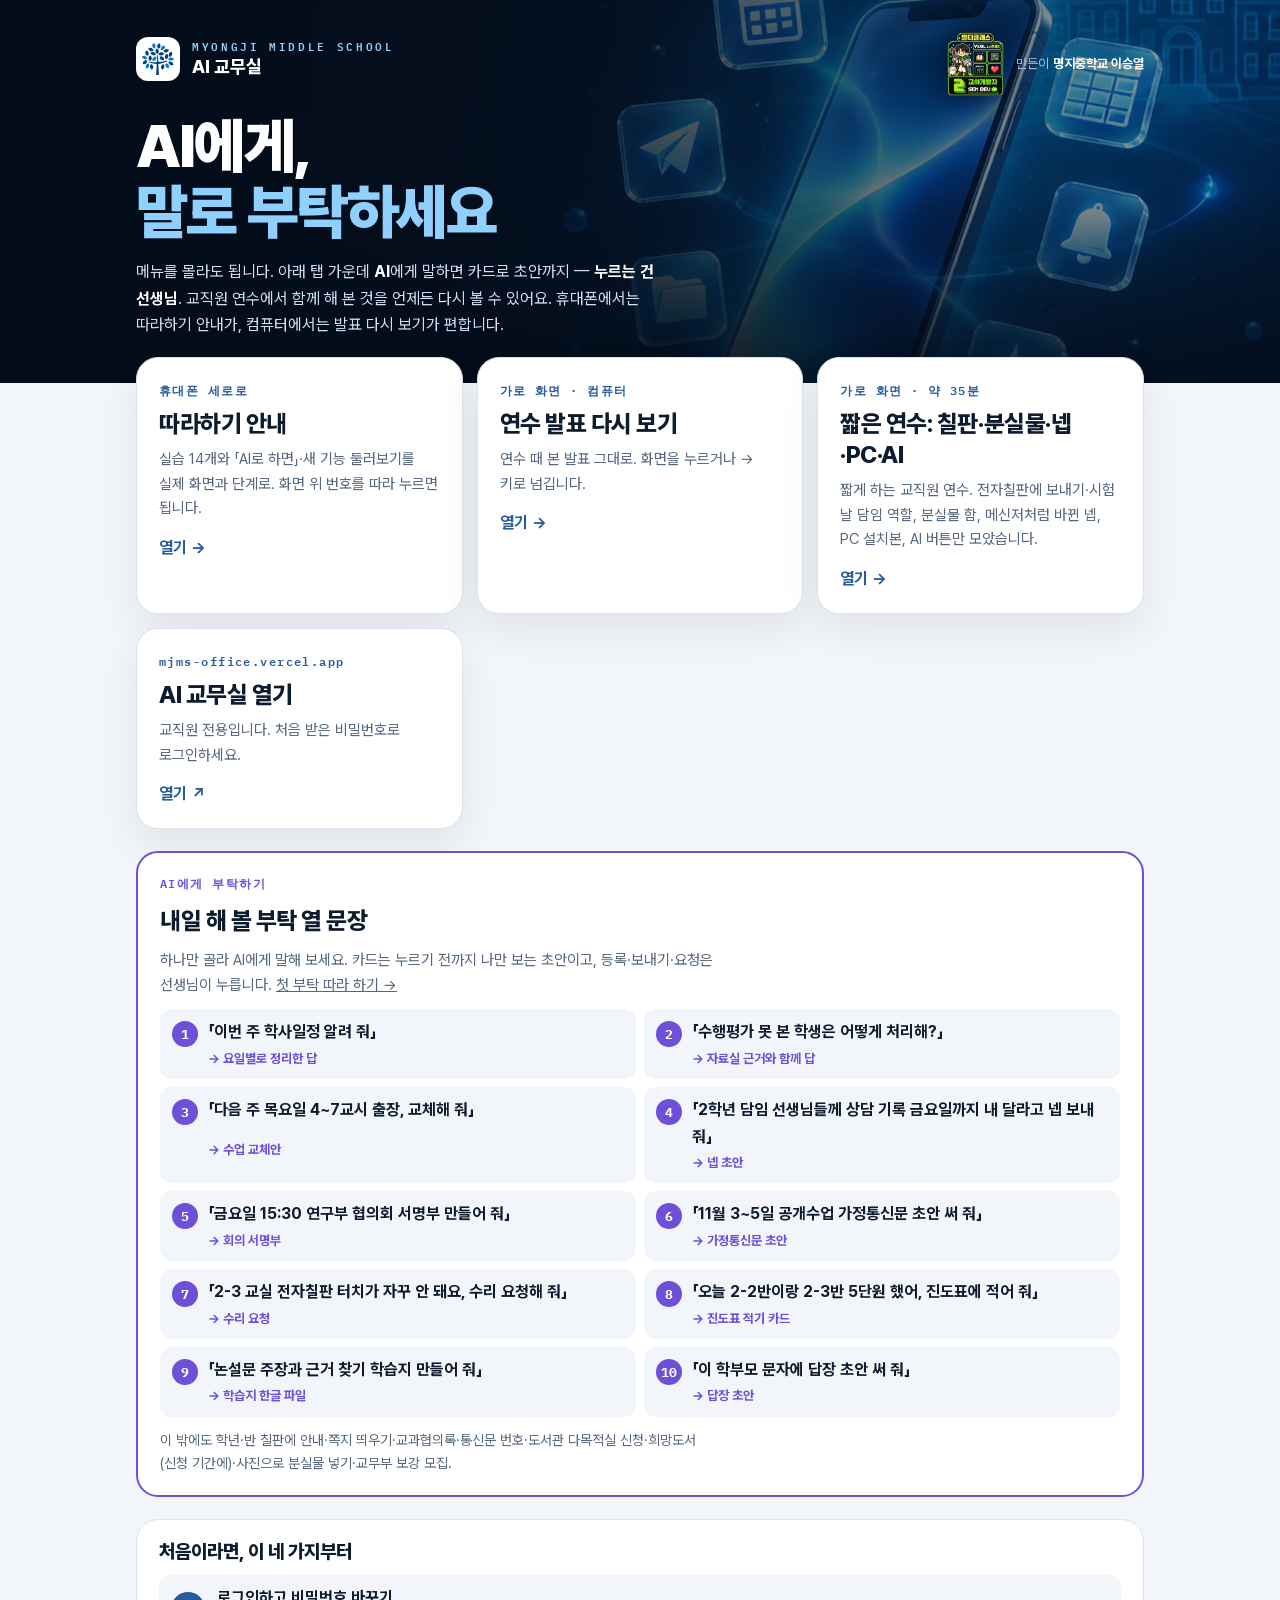
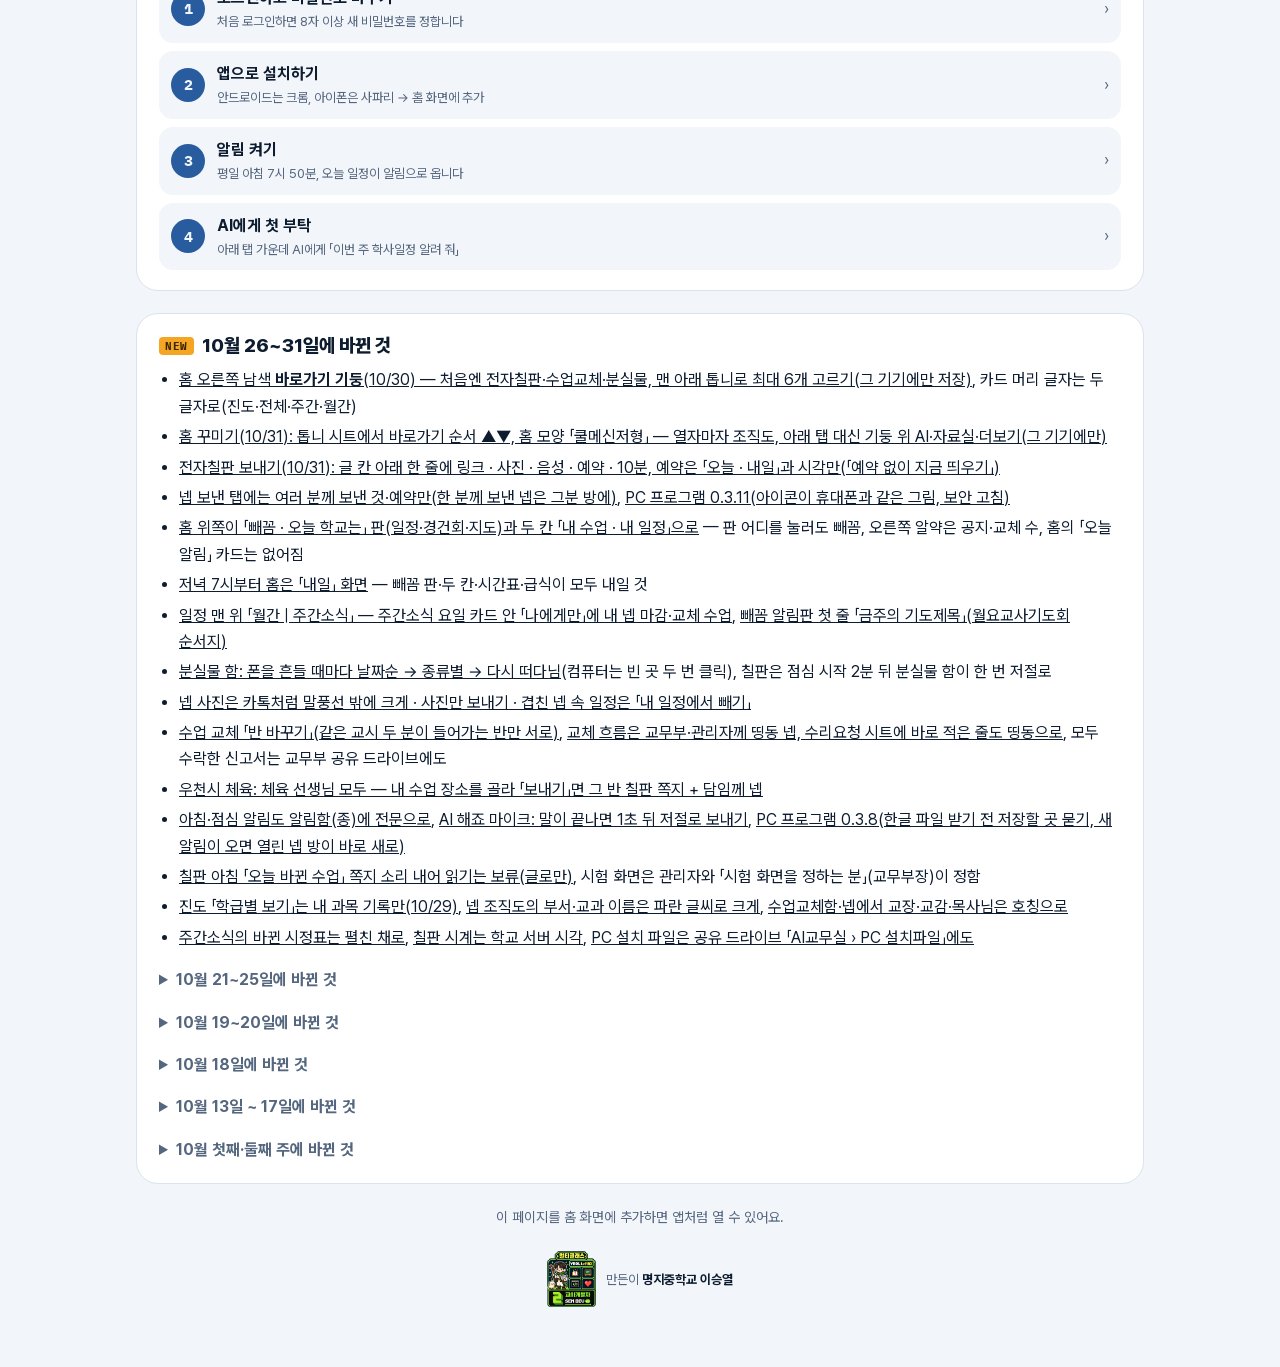
==== commit d82e5785: "첫 페이지 오른쪽 위에 서명(스티커 + 만든이 명지중학교 이승열) Co-Authored-By: Claude Opus 5.5 <noreply@anthropic.com> Claude-" ====
--- a/index.html
+++ b/index.html
@@ -4,20 +4,20 @@
 <meta charset="utf-8">
 <meta name="viewport" content="width=device-width, initial-scale=1, viewport-fit=cover">
 <meta name="author" content="명지중학교 이승열">
-<title>AI 교무실 소개</title>
-<meta name="description" content="AI 교무실 소개 — 다른 학교 선생님께: 소개 발표, 체험판 체험 안내와 미션, 기능 둘러보기(화면 속 학교·이름·내용은 예시)">
+<title>AI 교무실 사용 안내</title>
+<meta name="description" content="명지중학교 AI 교무실 — 교직원 연수 자료(따라하기·발표 다시 보기·바뀐 것)">
 <meta name="theme-color" content="#06121f">
 <link rel="manifest" href="manifest.webmanifest">
 <link rel="icon" href="icon-192.png">
 <link rel="apple-touch-icon" href="icon-180.png">
 <meta name="apple-mobile-web-app-capable" content="yes">
-<meta name="apple-mobile-web-app-title" content="AI 교무실 소개">
+<meta name="apple-mobile-web-app-title" content="교무실 안내">
 <link rel="stylesheet" href="fonts/pretendard/pretendard.css">
 <link rel="preconnect" href="https://fonts.googleapis.com">
 <link rel="preconnect" href="https://fonts.gstatic.com" crossorigin>
 <link rel="stylesheet" href="https://fonts.googleapis.com/css2?family=IBM+Plex+Mono:wght@500;600&display=swap">
 <style>
-/* 다른 학교 선생님께 드리는 AI 교무실 소개 사이트의 첫 화면(우리 학교 교직원 연수 사이트와 따로). 위는 소개 발표 표지와 같은 밤하늘 띠, 아래는 세 갈래 카드와 AI 부탁 열 문장. */
+/* 레이아웃: 위는 연수 표지와 같은 밤하늘 띠(배경 그림이 천천히 밀린다), 아래는 두 갈래 큰 카드(따라하기 · 발표 다시 보기)와 「처음이라면」 세 단계. */
 :root {
   --bg: #f2f5f9; --surface: #ffffff; --ink: #0e1c30; --muted: #55677f; --line: #dbe3ec;
   --night: #06121f; --glow: #8fd0ff; --brand: #295c9e; --brand-tint: #e3edf8; --new: #f5a524; --new-ink: #3b2600;
@@ -36,6 +36,11 @@
 .hero .shade { position: absolute; inset: 0; background: linear-gradient(90deg, rgba(4, 12, 24, .95) 0%, rgba(4, 12, 24, .78) 45%, rgba(4, 12, 24, .35) 100%), linear-gradient(0deg, rgba(4, 12, 24, .8), transparent 50%); }
 @keyframes kb { from { transform: scale(1.12) translate(2%, 1%); } to { transform: scale(1.02) translate(-2%, -1%); } }
 .hero .in { position: relative; max-width: 1040px; margin: 0 auto; padding: 36px 16px 44px; display: grid; gap: 14px; }
+.hero .sig { position: absolute; top: 30px; right: 16px; display: flex; flex-direction: column; align-items: flex-end; gap: 4px; }
+.hero .sig img { height: 50px; width: auto; filter: drop-shadow(0 6px 14px rgba(0, 0, 0, .45)); }
+.hero .sig span { font-size: 11px; color: #a9bfd8; white-space: nowrap; }
+.hero .sig b { color: #fff; font-weight: 700; margin-left: 4px; }
+@media (min-width: 760px) { .hero .sig { top: 32px; flex-direction: row; align-items: center; gap: 12px; } .hero .sig img { height: 64px; } .hero .sig span { font-size: 13px; } }
 .brand { display: flex; gap: 12px; align-items: center; }
 .brand img { width: 44px; height: 44px; border-radius: 12px; background: #fff; padding: 6px; }
 .brand small { display: block; font: 600 11px var(--mono); letter-spacing: .24em; color: var(--glow); }
@@ -93,45 +98,138 @@
   <div class="art"></div><div class="shade"></div>
   <div class="in">
     <div class="brand"><img src="img/symbol-128.png" alt=""><div><small>MYONGJI MIDDLE SCHOOL</small><b>AI 교무실</b></div></div>
-    <h1>AI 교무실을<br><em>소개합니다</em></h1>
-    <p>한 중학교가 교직원과 함께 만들어 쓰는 학교 앱입니다. 발표로 보고, 체험판으로 직접 써 보세요. 화면은 예시 데이터로 띄운 것이라 학교·선생님·학생 이름과 내용은 모두 지어낸 것입니다.</p>
+    <div class="sig"><img src="img/yeol.png" alt="" width="45" height="50"><span>만든이<b>명지중학교 이승열</b></span></div>
+    <h1>AI에게,<br><em>말로 부탁하세요</em></h1>
+    <p>메뉴를 몰라도 됩니다. 아래 탭 가운데 <b>AI</b>에게 말하면 카드로 초안까지 — <b>누르는 건 선생님</b>. 교직원 연수에서 함께 해 본 것을 언제든 다시 볼 수 있어요. 휴대폰에서는 따라하기 안내가, 컴퓨터에서는 발표 다시 보기가 편합니다.</p>
   </div>
 </header>
 <main>
   <div class="ways">
-    <a class="way" href="intro.html">
-      <span class="tag">가로 화면 · 약 45분</span>
-      <h2>소개 발표</h2>
-      <p>핵심은 AI에게 말로 부탁하기 — 말하기 → 카드 → 누르기, AI가 하지 않는 다섯 가지, 매일 여는 화면과 수업, 지키는 원칙, 우리 학교에서 시작한다면. 체험판에서 해 볼 장면에는 「체험판 미션」 표시.</p>
+    <a class="way" href="guide.html">
+      <span class="tag">휴대폰 세로로</span>
+      <h2>따라하기 안내</h2>
+      <p>실습 14개와 「AI로 하면」·새 기능 둘러보기를 실제 화면과 단계로. 화면 위 번호를 따라 누르면 됩니다.</p>
       <span class="go">열기 →</span>
     </a>
-    <a class="way" href="visit.html">
-      <span class="tag">휴대폰 · QR 하나 · 11월 22일까지</span>
-      <h2>체험 안내와 미션</h2>
-      <p>체험판 열기, 발표 순서대로 미션 여덟 가지(짝꿍과 넵 주고받기·AI 교체안·교실 칠판·분실물 함…), 발표 다시 보기, 학교에 가져갈 「우리 학교에서 시작한다면」 한 장.</p>
+    <a class="way" href="deck.html">
+      <span class="tag">가로 화면 · 컴퓨터</span>
+      <h2>연수 발표 다시 보기</h2>
+      <p>연수 때 본 발표 그대로. 화면을 누르거나 → 키로 넘깁니다.</p>
       <span class="go">열기 →</span>
     </a>
-    <a class="way" href="tour.html">
-      <span class="tag">휴대폰 세로로</span>
-      <h2>기능 둘러보기</h2>
-      <p>소개 발표를 휴대폰으로 읽기 좋게. 맨 위에 AI에게 하는 부탁 열 문장, 기능마다 실제 화면과 요점.</p>
+    <a class="way" href="mini.html">
+      <span class="tag">가로 화면 · 약 35분</span>
+      <h2>짧은 연수: 칠판·분실물·넵·PC·AI</h2>
+      <p>짧게 하는 교직원 연수. 전자칠판에 보내기·시험 날 담임 역할, 분실물 함, 메신저처럼 바뀐 넵, PC 설치본, AI 버튼만 모았습니다.</p>
       <span class="go">열기 →</span>
+    </a>
+    <a class="way" href="https://mjms-office.vercel.app" target="_blank" rel="noopener">
+      <span class="tag">mjms-office.vercel.app</span>
+      <h2>AI 교무실 열기</h2>
+      <p>교직원 전용입니다. 처음 받은 비밀번호로 로그인하세요.</p>
+      <span class="go">열기 ↗</span>
     </a>
   </div>
   <section class="asks" aria-labelledby="asks-h">
     <span class="tag">AI에게 부탁하기</span>
-    <h2 id="asks-h">체험판에서 해 볼 부탁 열 문장</h2>
-    <p>하나만 골라 AI에게 말해 보세요. 카드는 누르기 전까지 나만 보는 초안이고, 등록·보내기·요청은 선생님이 누릅니다. <a href="visit.html">체험 안내 →</a></p>
+    <h2 id="asks-h">내일 해 볼 부탁 열 문장</h2>
+    <p>하나만 골라 AI에게 말해 보세요. 카드는 누르기 전까지 나만 보는 초안이고, 등록·보내기·요청은 선생님이 누릅니다. <a href="guide.html#p9">첫 부탁 따라 하기 →</a></p>
     <ol id="asks-list"></ol>
     <p class="more" id="asks-more"></p>
   </section>
-  <p class="add" style="text-align:left">발표하시는 분께: <a href="host.html">연수 진행 꾸러미</a> — 진행 순서와 시각, 사전 점검, 질문에 바로 갈 장면.</p>
+  <section class="first">
+    <h2>처음이라면, 이 네 가지부터</h2>
+    <ol>
+      <li><a href="guide.html#p1"><span><b>로그인하고 비밀번호 바꾸기</b><small>처음 로그인하면 8자 이상 새 비밀번호를 정합니다</small></span><span class="arrow">›</span></a></li>
+      <li><a href="guide.html#p2a"><span><b>앱으로 설치하기</b><small>안드로이드는 크롬, 아이폰은 사파리 → 홈 화면에 추가</small></span><span class="arrow">›</span></a></li>
+      <li><a href="guide.html#p3"><span><b>알림 켜기</b><small>평일 아침 7시 50분, 오늘 일정이 알림으로 옵니다</small></span><span class="arrow">›</span></a></li>
+      <li><a href="guide.html#p9"><span><b>AI에게 첫 부탁</b><small>아래 탭 가운데 AI에게 「이번 주 학사일정 알려 줘」</small></span><span class="arrow">›</span></a></li>
+    </ol>
+  </section>
+  <section class="new">
+    <h2><span class="nw">NEW</span> 10월 26~31일에 바뀐 것</h2>
+    <ul>
+      <li><a href="guide.html#home">홈 오른쪽 남색 <b>바로가기 기둥</b>(10/30) — 처음엔 전자칠판·수업교체·분실물, 맨 아래 톱니로 최대 6개 고르기(그 기기에만 저장)</a>, 카드 머리 글자는 두 글자로(진도·전체·주간·월간)</li>
+      <li><a href="guide.html#homeCool">홈 꾸미기(10/31): 톱니 시트에서 바로가기 순서 ▲▼, 홈 모양 「쿨메신저형」 — 열자마자 조직도, 아래 탭 대신 기둥 위 AI·자료실·더보기(그 기기에만)</a></li>
+      <li><a href="guide.html#p13">전자칠판 보내기(10/31): 글 칸 아래 한 줄에 링크 · 사진 · 음성 · 예약 · 10분, 예약은 「오늘 · 내일」과 시각만(「예약 없이 지금 띄우기」)</a></li>
+      <li><a href="guide.html#p7">넵 보낸 탭에는 여러 분께 보낸 것·예약만(한 분께 보낸 넵은 그분 방에)</a>, <a href="guide.html#pc">PC 프로그램 0.3.11(아이콘이 휴대폰과 같은 그림, 보안 고침)</a></li>
+      <li><a href="guide.html#home">홈 위쪽이 「빼꼼 · 오늘 학교는」 판(일정·경건회·지도)과 두 칸 「내 수업 · 내 일정」으로</a> — 판 어디를 눌러도 빼꼼, 오른쪽 알약은 공지·교체 수, 홈의 「오늘 알림」 카드는 없어짐</li>
+      <li><a href="guide.html#home">저녁 7시부터 홈은 「내일」 화면</a> — 빼꼼 판·두 칸·시간표·급식이 모두 내일 것</li>
+      <li><a href="guide.html#info">일정 맨 위 「월간 | 주간소식」 — 주간소식 요일 카드 안 「나에게만」에 내 넵 마감·교체 수업</a>, <a href="guide.html#today">빼꼼 알림판 첫 줄 「금주의 기도제목」(월요교사기도회 순서지)</a></li>
+      <li><a href="guide.html#school">분실물 함: 폰을 흔들 때마다 날짜순 → 종류별 → 다시 떠다님</a>(컴퓨터는 빈 곳 두 번 클릭), 칠판은 점심 시작 2분 뒤 분실물 함이 한 번 저절로</li>
+      <li><a href="guide.html#nepPhoto">넵 사진은 카톡처럼 말풍선 밖에 크게 · 사진만 보내기 · 겹친 넵 속 일정은 「내 일정에서 빼기」</a></li>
+      <li><a href="guide.html#swap">수업 교체 「반 바꾸기」(같은 교시 두 분이 들어가는 반만 서로)</a>, <a href="guide.html#dingdong">교체 흐름은 교무부·관리자께 띵동 넵, 수리요청 시트에 바로 적은 줄도 띵동으로</a>, 모두 수락한 신고서는 교무부 공유 드라이브에도</li>
+      <li><a href="guide.html#rainPe">우천시 체육: 체육 선생님 모두 — 내 수업 장소를 골라 「보내기」면 그 반 칠판 쪽지 + 담임께 넵</a></li>
+      <li><a href="guide.html#alerts">아침·점심 알림도 알림함(종)에 전문으로</a>, <a href="guide.html#p9">AI 해죠 마이크: 말이 끝나면 1초 뒤 저절로 보내기</a>, <a href="guide.html#pc">PC 프로그램 0.3.8(한글 파일 받기 전 저장할 곳 묻기, 새 알림이 오면 열린 넵 방이 바로 새로)</a></li>
+      <li><a href="guide.html#boardKinds">칠판 아침 「오늘 바뀐 수업」 쪽지 소리 내어 읽기는 보류(글로만)</a>, 시험 화면은 관리자와 「시험 화면을 정하는 분」(교무부장)이 정함</li>
+      <li><a href="guide.html#pgWeek">진도 「학급별 보기」는 내 과목 기록만(10/29)</a>, <a href="guide.html#nepOrg">넵 조직도의 부서·교과 이름은 파란 글씨로 크게</a>, <a href="guide.html#swap">수업교체함·넵에서 교장·교감·목사님은 호칭으로</a></li>
+      <li><a href="guide.html#info">주간소식의 바뀐 시정표는 펼친 채로</a>, <a href="guide.html#boardKinds">칠판 시계는 학교 서버 시각</a>, <a href="guide.html#pc">PC 설치 파일은 공유 드라이브 「AI교무실 › PC 설치파일」에도</a></li>
+    </ul>
+    <details class="older"><summary>10월 21~25일에 바뀐 것</summary>
+    <ul>
+      <li><a href="guide.html#p9">AI 해죠 첫 화면: 「○○ 선생님, 무엇을 도와드릴까요?」와 그날에 맞춘 추천 질문 줄, 아래는 ＋ · 글 칸 · 마이크 한 줄</a> — <a href="guide.html#aiDeep">파일·사진 붙이기와 깊게 생각하기는 ＋ 안에</a>, 마이크로 말하면 글로 적힘</li>
+      <li><a href="guide.html#nepFwd">넵 전달·받는 분 더하기 — 빠뜨린 분께 같은 글·첨부를</a>, 전체 교직원에게 보낸 넵의 일정은 「학사일정에 올리기」</li>
+      <li><a href="guide.html#dingdong">학교가 보내는 안내는 종 그림 「띵동」: 급식지도(그날 8시)·등교지도(전날 4시) 당번 넵</a>, 보강 모집·수리 요청도 띵동 이름으로</li>
+      <li><a href="guide.html#alerts">알림함: 확인한 알림은 지우지 않고 아래 「확인한 알림」에</a>, <a href="guide.html#info">주간소식은 요일 카드 · 「원본 보기 ›」로 PDF 그대로 · 뒷장 교무부 안내문도</a></li>
+      <li><a href="guide.html#boardKinds">칠판 아침 8:45 「오늘 바뀐 수업」 쪽지를 소리 내어 한 번(10/25 — 그날 바로 보류)</a>, <a href="guide.html#p14">자료실 사진·스캔 PDF도 AI 해죠가 읽음</a></li>
+      <li><a href="guide.html#school">학부모용 알림장(10/22): 보관 중인 분실물(사진·종류·장소만), 학급 시간표(바뀐 과목만, 선생님 이름 없이)</a></li>
+      <li><a href="guide.html#p2a">휴대폰 앱을 다시 열면 화면을 저절로 새로 읽음</a>, <a href="guide.html#pc">PC 프로그램은 알림 설정의 「PC 프로그램 받기」(0.3.5 — 켤 때 새 판, AI에 파일 끌어 놓기)</a>, 아래 탭은 유리 물방울 모양</li>
+    </ul>
+    </details>
+    <details class="older"><summary>10월 19~20일에 바뀐 것</summary>
+    <ul>
+      <li><a href="guide.html#pc">교무실 PC에 설치본 — 오른쪽 가장자리 좁은 창, 넵·알림은 오른쪽 아래 알림 카드(잎사귀 편지), 켜면 저절로</a></li>
+      <li><a href="guide.html#nepOrg">넵: 일과 중이면 받는 분이 수업 중이어도 바로 도착(근무 시간 밖에 보낸 것만 다음 날 아침)</a>, 조직도는 부서 목록 맨 위 줄에 교장·교감</li>
+      <li><a href="guide.html#p13">칠판 보낸 알림: 게시 중 · 확인완료 · 송출마감(회색 칩) · 미표시종료(주황 칩)</a>, 안내는 기본 10분</li>
+      <li><a href="guide.html#aiBoard">AI에게 「2학년 전체 칠판에 내일 8시 20분에 ~ 띄워 줘」 → 전자칠판 카드</a>, <a href="guide.html#school">칠판 왼쪽 아래 [분실물 함] 단추</a></li>
+      <li><a href="guide.html#p11">수리 요청 카드: 장소·기기는 시트 목록에서, 맡은 분께 넵(10/22부터 띵동 이름으로)</a>, 넵 받은 줄을 밀어 「대화 비우기」</li>
+    </ul>
+    </details>
+    <details class="older"><summary>10월 18일에 바뀐 것</summary>
+    <ul>
+      <li><a href="guide.html#nepOrg">넵이 메신저처럼 — 첫 화면 「조직도 · 받은 · 보낸」</a>, <a href="guide.html#p7">받은 넵은 보낸 선생님별 방, 아래 칸이 곧 답장</a></li>
+      <li><a href="guide.html#p6">넵 이름: 메시지 · 넵 받기 · 완료 받기 · 파일 받기 — 제목 칸 없이 첫 줄이 제목, 나에게 메모는 바로 도착</a></li>
+      <li><a href="guide.html#nepRecruit">보강 모집 넵에 [신청] 한 번</a> — 교무부는 AI로 모집 카드, 수업교체 제출함에서 승인</li>
+      <li><a href="guide.html#p5">AI에게 「오늘 2-2반·2-3반 5단원 했어」 → 진도표에 적기</a>, <a href="guide.html#school">사진을 붙여 「분실물로 올려 줘」 → 함에 넣기</a></li>
+      <li><a href="guide.html#pgMonth">진도 지도 「한 달」 도장판</a>과 <a href="guide.html#pgWeek">「주별」·학급별 보기</a> 자세히</li>
+      <li><a href="guide.html#profile">더보기 맨 위에서 내 프로필 사진(넵에 보여요, 교직원끼리만)</a>, PC 왼쪽 메뉴 아래 이름 → 더보기</li>
+      <li><a href="guide.html#home">홈 날짜·날씨가 휴대폰에서도 한 줄</a>, <a href="guide.html#school">칠판 분실물 띠는 점심시간에만(QR은 교실에 인쇄)</a>, <a href="guide.html#info">주간소식은 그 주 PDF가 올라오면 저절로 발행</a></li>
+    </ul>
+    </details>
+    <details class="older"><summary>10월 13일 ~ 17일에 바뀐 것</summary>
+    <ul>
+      <li><a href="guide.html#home">글꼴이 프리텐다드로, 글자는 한 단계 크게 · 홈 정리: 처리할 넵 줄, 시간표 「지금·다음」, 「다가오는 일정」</a></li>
+      <li><a href="guide.html#p3">아래 탭 둘째 칸이 「넵」으로</a>(시간표는 홈 「오늘 시간표」 카드), 가운데 <a href="guide.html#p9">AI</a></li>
+      <li><a href="guide.html#p4">공강인 선생님 이름을 누르면 그분과의 넵 방</a>, 빈 교실·공강은 그날 실제 시간표로</li>
+      <li><a href="guide.html#p5">진도는 하루치를 「모두 저장」 한 번에</a></li>
+      <li><a href="guide.html#aiLesson">AI가 학습지·퀴즈를 한글 파일로</a>, <a href="guide.html#aiDeep">깊게 생각하기(하루 5번)·학부모 답장 초안</a></li>
+      <li><a href="guide.html#alerts">금요일 3시 「다음 주 미리 보기」, 평일 3시 반 공유 드라이브 새 문서 요약</a></li>
+      <li><a href="guide.html#boardKinds">전자칠판 음성 안내(30초)·여러 학년 함께</a>, <a href="deck.html#49">수업 시작 30초 뒤 칠판이 저절로 숨기</a></li>
+      <li><a href="guide.html#swap">수업교체 제출함: 교실 정하기·고치기·관리자 대신 수락</a></li>
+      <li><a href="guide.html#school">분실물 함(모두에게 공개)</a>, 구기대회 대진표·경기 알림(10월 21일부터 숨김)</li>
+      <li><a href="guide.html#p8">손 서명 그리기 고침(10월 17일) — 그려도 선이 안 보이던 문제</a></li>
+    </ul>
+    </details>
+    <details class="older"><summary>10월 첫째·둘째 주에 바뀐 것</summary>
+    <ul>
+      <li><a href="guide.html#today">현황판이 「빼꼼」으로 — 공지도 빼꼼 맨 위 알림판에, 바뀐 수업은 이름 없이 과목만</a></li>
+      <li><a href="guide.html#p3">아침·점심 알림 맨 위에 나의 「내 줄」</a></li>
+      <li><a href="guide.html#p4">시간표에 그 주 학사일정 띠와 수업교체(바뀜·교체·보강)가 저절로</a>, 내 출장·연수는 내 일정·홈에만</li>
+      <li><a href="guide.html#p6">넵 마감·넵 속 일정이 받는 분 일정·빼꼼에(나에게만)</a></li>
+      <li><a href="guide.html#swap">수업교체 계산하기: 학사일정 반영, 갚는 수업 날짜 고르기</a></li>
+      <li><a href="guide.html#p13">전자칠판 보내기 화면: 무엇을 → 어디에 → 보내기</a>, 아침 8:45 「오늘 바뀐 수업」 쪽지</li>
+      <li><a href="guide.html#p8">내 서명 등록</a>, <a href="guide.html#sheet">회의 서명부</a>, <a href="guide.html#signfile">파일로 서명 받기</a></li>
+      <li><a href="guide.html#p9">AI가 학교 공유 드라이브·＋로 붙인 파일·웹 주소도 읽기</a></li>
+    </ul>
+    </details>
+  </section>
+
   <p class="add">이 페이지를 홈 화면에 추가하면 앱처럼 열 수 있어요.</p>
   <p class="by"><img src="img/yeol.png" alt="" width="50" height="56"><span>만든이 <b>명지중학교 이승열</b></span></p>
 </main>
 <script src="asks.js"></script>
 <script>
-  // 열 문장은 asks.js 하나에서(발표·둘러보기와 같은 목록)
+  // 열 문장은 asks.js 하나에서(발표·안내와 같은 목록)
   (function () {
     function esc(s) { return String(s).replace(/[&<>"]/g, function (c) { return { "&": "&amp;", "<": "&lt;", ">": "&gt;", '"': "&quot;" }[c]; }); }
     document.getElementById("asks-list").innerHTML = (window.ASKS || []).map(function (a) { return "<li><b>「" + esc(a.say) + "」</b><span>→ " + esc(a.got) + "</span></li>"; }).join("");
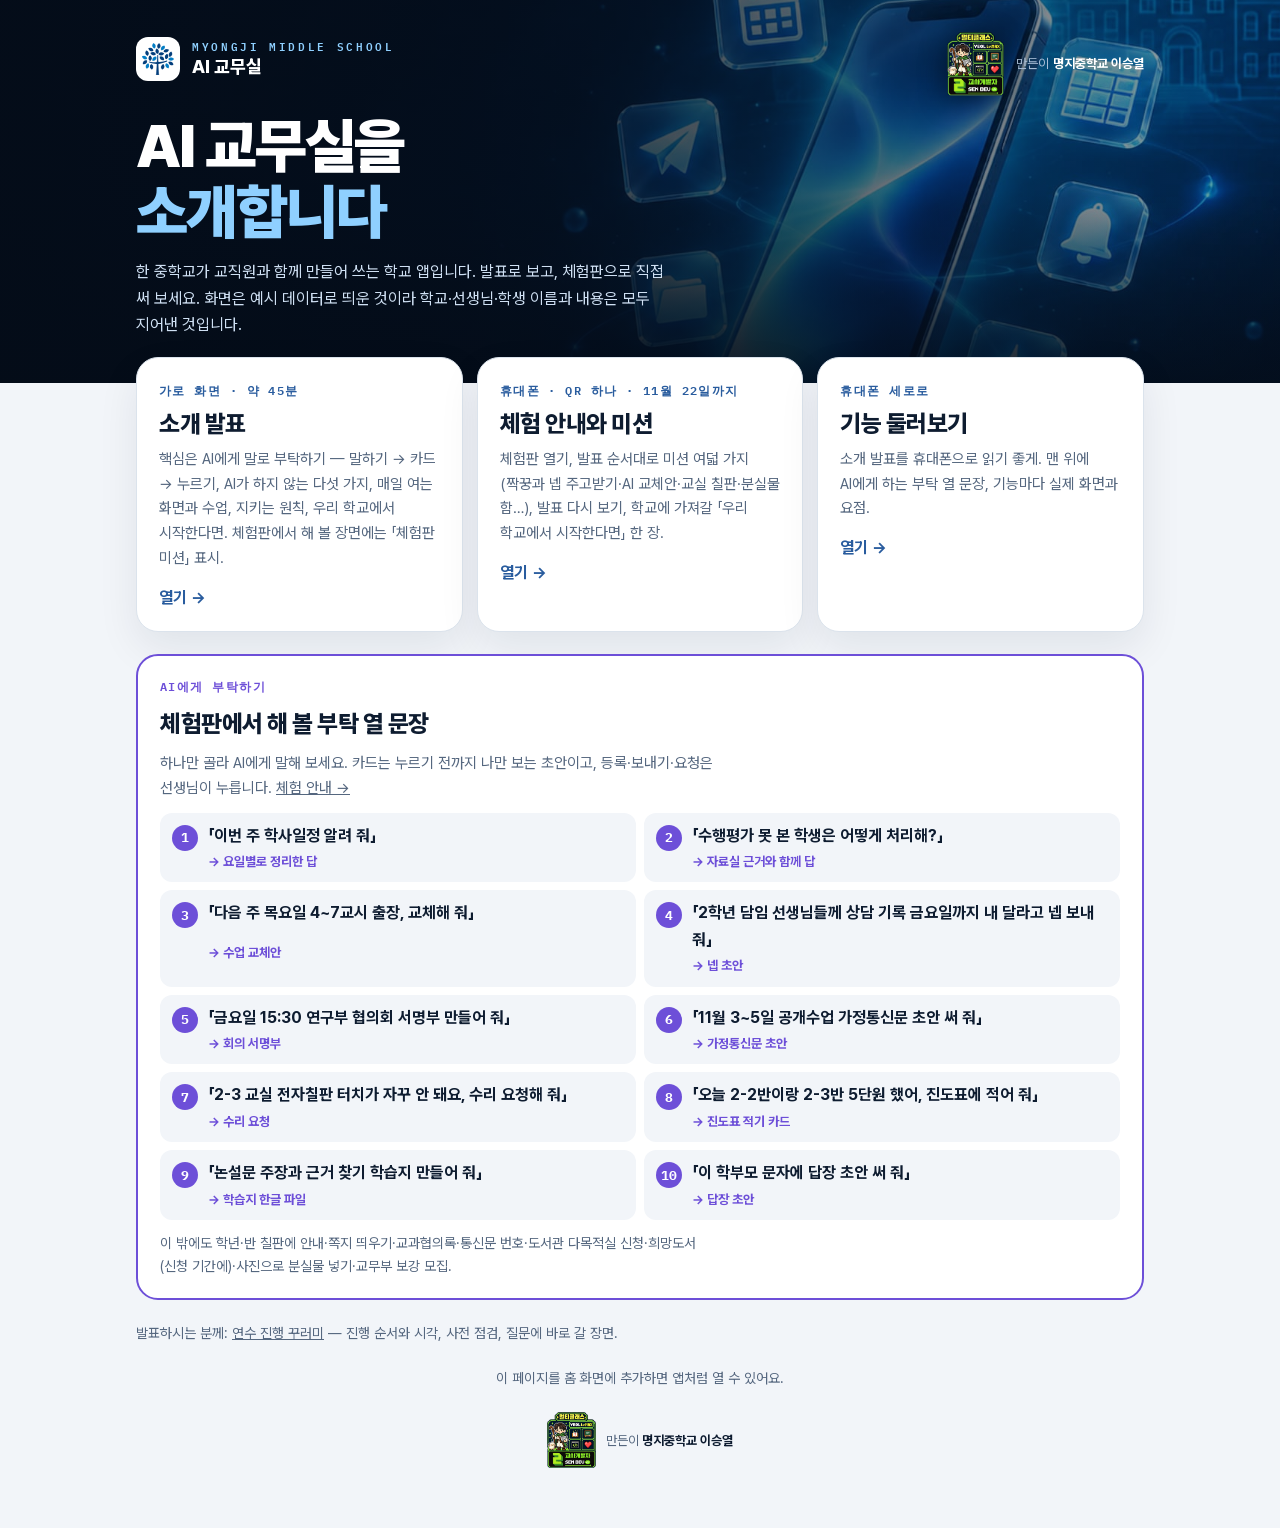
==== commit 0790edf7: "첫 페이지 오른쪽 위에 서명(스티커 + 만든이 명지중학교 이승열) Co-Authored-By: Claude Opus 5.5 <noreply@anthropic.com> Claude-" ====
--- a/index.html
+++ b/index.html
@@ -4,20 +4,20 @@
 <meta charset="utf-8">
 <meta name="viewport" content="width=device-width, initial-scale=1, viewport-fit=cover">
 <meta name="author" content="명지중학교 이승열">
-<title>AI 교무실 사용 안내</title>
-<meta name="description" content="명지중학교 AI 교무실 — 교직원 연수 자료(따라하기·발표 다시 보기·바뀐 것)">
+<title>AI 교무실 소개</title>
+<meta name="description" content="AI 교무실 소개 — 다른 학교 선생님께: 소개 발표, 체험판 체험 안내와 미션, 기능 둘러보기(화면 속 학교·이름·내용은 예시)">
 <meta name="theme-color" content="#06121f">
 <link rel="manifest" href="manifest.webmanifest">
 <link rel="icon" href="icon-192.png">
 <link rel="apple-touch-icon" href="icon-180.png">
 <meta name="apple-mobile-web-app-capable" content="yes">
-<meta name="apple-mobile-web-app-title" content="교무실 안내">
+<meta name="apple-mobile-web-app-title" content="AI 교무실 소개">
 <link rel="stylesheet" href="fonts/pretendard/pretendard.css">
 <link rel="preconnect" href="https://fonts.googleapis.com">
 <link rel="preconnect" href="https://fonts.gstatic.com" crossorigin>
 <link rel="stylesheet" href="https://fonts.googleapis.com/css2?family=IBM+Plex+Mono:wght@500;600&display=swap">
 <style>
-/* 레이아웃: 위는 연수 표지와 같은 밤하늘 띠(배경 그림이 천천히 밀린다), 아래는 두 갈래 큰 카드(따라하기 · 발표 다시 보기)와 「처음이라면」 세 단계. */
+/* 다른 학교 선생님께 드리는 AI 교무실 소개 사이트의 첫 화면(우리 학교 교직원 연수 사이트와 따로). 위는 소개 발표 표지와 같은 밤하늘 띠, 아래는 세 갈래 카드와 AI 부탁 열 문장. */
 :root {
   --bg: #f2f5f9; --surface: #ffffff; --ink: #0e1c30; --muted: #55677f; --line: #dbe3ec;
   --night: #06121f; --glow: #8fd0ff; --brand: #295c9e; --brand-tint: #e3edf8; --new: #f5a524; --new-ink: #3b2600;
@@ -99,137 +99,45 @@
   <div class="in">
     <div class="brand"><img src="img/symbol-128.png" alt=""><div><small>MYONGJI MIDDLE SCHOOL</small><b>AI 교무실</b></div></div>
     <div class="sig"><img src="img/yeol.png" alt="" width="45" height="50"><span>만든이<b>명지중학교 이승열</b></span></div>
-    <h1>AI에게,<br><em>말로 부탁하세요</em></h1>
-    <p>메뉴를 몰라도 됩니다. 아래 탭 가운데 <b>AI</b>에게 말하면 카드로 초안까지 — <b>누르는 건 선생님</b>. 교직원 연수에서 함께 해 본 것을 언제든 다시 볼 수 있어요. 휴대폰에서는 따라하기 안내가, 컴퓨터에서는 발표 다시 보기가 편합니다.</p>
+    <h1>AI 교무실을<br><em>소개합니다</em></h1>
+    <p>한 중학교가 교직원과 함께 만들어 쓰는 학교 앱입니다. 발표로 보고, 체험판으로 직접 써 보세요. 화면은 예시 데이터로 띄운 것이라 학교·선생님·학생 이름과 내용은 모두 지어낸 것입니다.</p>
   </div>
 </header>
 <main>
   <div class="ways">
-    <a class="way" href="guide.html">
-      <span class="tag">휴대폰 세로로</span>
-      <h2>따라하기 안내</h2>
-      <p>실습 14개와 「AI로 하면」·새 기능 둘러보기를 실제 화면과 단계로. 화면 위 번호를 따라 누르면 됩니다.</p>
+    <a class="way" href="intro.html">
+      <span class="tag">가로 화면 · 약 45분</span>
+      <h2>소개 발표</h2>
+      <p>핵심은 AI에게 말로 부탁하기 — 말하기 → 카드 → 누르기, AI가 하지 않는 다섯 가지, 매일 여는 화면과 수업, 지키는 원칙, 우리 학교에서 시작한다면. 체험판에서 해 볼 장면에는 「체험판 미션」 표시.</p>
       <span class="go">열기 →</span>
     </a>
-    <a class="way" href="deck.html">
-      <span class="tag">가로 화면 · 컴퓨터</span>
-      <h2>연수 발표 다시 보기</h2>
-      <p>연수 때 본 발표 그대로. 화면을 누르거나 → 키로 넘깁니다.</p>
+    <a class="way" href="visit.html">
+      <span class="tag">휴대폰 · QR 하나 · 11월 22일까지</span>
+      <h2>체험 안내와 미션</h2>
+      <p>체험판 열기, 발표 순서대로 미션 여덟 가지(짝꿍과 넵 주고받기·AI 교체안·교실 칠판·분실물 함…), 발표 다시 보기, 학교에 가져갈 「우리 학교에서 시작한다면」 한 장.</p>
       <span class="go">열기 →</span>
     </a>
-    <a class="way" href="mini.html">
-      <span class="tag">가로 화면 · 약 35분</span>
-      <h2>짧은 연수: 칠판·분실물·넵·PC·AI</h2>
-      <p>짧게 하는 교직원 연수. 전자칠판에 보내기·시험 날 담임 역할, 분실물 함, 메신저처럼 바뀐 넵, PC 설치본, AI 버튼만 모았습니다.</p>
+    <a class="way" href="tour.html">
+      <span class="tag">휴대폰 세로로</span>
+      <h2>기능 둘러보기</h2>
+      <p>소개 발표를 휴대폰으로 읽기 좋게. 맨 위에 AI에게 하는 부탁 열 문장, 기능마다 실제 화면과 요점.</p>
       <span class="go">열기 →</span>
-    </a>
-    <a class="way" href="https://mjms-office.vercel.app" target="_blank" rel="noopener">
-      <span class="tag">mjms-office.vercel.app</span>
-      <h2>AI 교무실 열기</h2>
-      <p>교직원 전용입니다. 처음 받은 비밀번호로 로그인하세요.</p>
-      <span class="go">열기 ↗</span>
     </a>
   </div>
   <section class="asks" aria-labelledby="asks-h">
     <span class="tag">AI에게 부탁하기</span>
-    <h2 id="asks-h">내일 해 볼 부탁 열 문장</h2>
-    <p>하나만 골라 AI에게 말해 보세요. 카드는 누르기 전까지 나만 보는 초안이고, 등록·보내기·요청은 선생님이 누릅니다. <a href="guide.html#p9">첫 부탁 따라 하기 →</a></p>
+    <h2 id="asks-h">체험판에서 해 볼 부탁 열 문장</h2>
+    <p>하나만 골라 AI에게 말해 보세요. 카드는 누르기 전까지 나만 보는 초안이고, 등록·보내기·요청은 선생님이 누릅니다. <a href="visit.html">체험 안내 →</a></p>
     <ol id="asks-list"></ol>
     <p class="more" id="asks-more"></p>
   </section>
-  <section class="first">
-    <h2>처음이라면, 이 네 가지부터</h2>
-    <ol>
-      <li><a href="guide.html#p1"><span><b>로그인하고 비밀번호 바꾸기</b><small>처음 로그인하면 8자 이상 새 비밀번호를 정합니다</small></span><span class="arrow">›</span></a></li>
-      <li><a href="guide.html#p2a"><span><b>앱으로 설치하기</b><small>안드로이드는 크롬, 아이폰은 사파리 → 홈 화면에 추가</small></span><span class="arrow">›</span></a></li>
-      <li><a href="guide.html#p3"><span><b>알림 켜기</b><small>평일 아침 7시 50분, 오늘 일정이 알림으로 옵니다</small></span><span class="arrow">›</span></a></li>
-      <li><a href="guide.html#p9"><span><b>AI에게 첫 부탁</b><small>아래 탭 가운데 AI에게 「이번 주 학사일정 알려 줘」</small></span><span class="arrow">›</span></a></li>
-    </ol>
-  </section>
-  <section class="new">
-    <h2><span class="nw">NEW</span> 10월 26~31일에 바뀐 것</h2>
-    <ul>
-      <li><a href="guide.html#home">홈 오른쪽 남색 <b>바로가기 기둥</b>(10/30) — 처음엔 전자칠판·수업교체·분실물, 맨 아래 톱니로 최대 6개 고르기(그 기기에만 저장)</a>, 카드 머리 글자는 두 글자로(진도·전체·주간·월간)</li>
-      <li><a href="guide.html#homeCool">홈 꾸미기(10/31): 톱니 시트에서 바로가기 순서 ▲▼, 홈 모양 「쿨메신저형」 — 열자마자 조직도, 아래 탭 대신 기둥 위 AI·자료실·더보기(그 기기에만)</a></li>
-      <li><a href="guide.html#p13">전자칠판 보내기(10/31): 글 칸 아래 한 줄에 링크 · 사진 · 음성 · 예약 · 10분, 예약은 「오늘 · 내일」과 시각만(「예약 없이 지금 띄우기」)</a></li>
-      <li><a href="guide.html#p7">넵 보낸 탭에는 여러 분께 보낸 것·예약만(한 분께 보낸 넵은 그분 방에)</a>, <a href="guide.html#pc">PC 프로그램 0.3.11(아이콘이 휴대폰과 같은 그림, 보안 고침)</a></li>
-      <li><a href="guide.html#home">홈 위쪽이 「빼꼼 · 오늘 학교는」 판(일정·경건회·지도)과 두 칸 「내 수업 · 내 일정」으로</a> — 판 어디를 눌러도 빼꼼, 오른쪽 알약은 공지·교체 수, 홈의 「오늘 알림」 카드는 없어짐</li>
-      <li><a href="guide.html#home">저녁 7시부터 홈은 「내일」 화면</a> — 빼꼼 판·두 칸·시간표·급식이 모두 내일 것</li>
-      <li><a href="guide.html#info">일정 맨 위 「월간 | 주간소식」 — 주간소식 요일 카드 안 「나에게만」에 내 넵 마감·교체 수업</a>, <a href="guide.html#today">빼꼼 알림판 첫 줄 「금주의 기도제목」(월요교사기도회 순서지)</a></li>
-      <li><a href="guide.html#school">분실물 함: 폰을 흔들 때마다 날짜순 → 종류별 → 다시 떠다님</a>(컴퓨터는 빈 곳 두 번 클릭), 칠판은 점심 시작 2분 뒤 분실물 함이 한 번 저절로</li>
-      <li><a href="guide.html#nepPhoto">넵 사진은 카톡처럼 말풍선 밖에 크게 · 사진만 보내기 · 겹친 넵 속 일정은 「내 일정에서 빼기」</a></li>
-      <li><a href="guide.html#swap">수업 교체 「반 바꾸기」(같은 교시 두 분이 들어가는 반만 서로)</a>, <a href="guide.html#dingdong">교체 흐름은 교무부·관리자께 띵동 넵, 수리요청 시트에 바로 적은 줄도 띵동으로</a>, 모두 수락한 신고서는 교무부 공유 드라이브에도</li>
-      <li><a href="guide.html#rainPe">우천시 체육: 체육 선생님 모두 — 내 수업 장소를 골라 「보내기」면 그 반 칠판 쪽지 + 담임께 넵</a></li>
-      <li><a href="guide.html#alerts">아침·점심 알림도 알림함(종)에 전문으로</a>, <a href="guide.html#p9">AI 해죠 마이크: 말이 끝나면 1초 뒤 저절로 보내기</a>, <a href="guide.html#pc">PC 프로그램 0.3.8(한글 파일 받기 전 저장할 곳 묻기, 새 알림이 오면 열린 넵 방이 바로 새로)</a></li>
-      <li><a href="guide.html#boardKinds">칠판 아침 「오늘 바뀐 수업」 쪽지 소리 내어 읽기는 보류(글로만)</a>, 시험 화면은 관리자와 「시험 화면을 정하는 분」(교무부장)이 정함</li>
-      <li><a href="guide.html#pgWeek">진도 「학급별 보기」는 내 과목 기록만(10/29)</a>, <a href="guide.html#nepOrg">넵 조직도의 부서·교과 이름은 파란 글씨로 크게</a>, <a href="guide.html#swap">수업교체함·넵에서 교장·교감·목사님은 호칭으로</a></li>
-      <li><a href="guide.html#info">주간소식의 바뀐 시정표는 펼친 채로</a>, <a href="guide.html#boardKinds">칠판 시계는 학교 서버 시각</a>, <a href="guide.html#pc">PC 설치 파일은 공유 드라이브 「AI교무실 › PC 설치파일」에도</a></li>
-    </ul>
-    <details class="older"><summary>10월 21~25일에 바뀐 것</summary>
-    <ul>
-      <li><a href="guide.html#p9">AI 해죠 첫 화면: 「○○ 선생님, 무엇을 도와드릴까요?」와 그날에 맞춘 추천 질문 줄, 아래는 ＋ · 글 칸 · 마이크 한 줄</a> — <a href="guide.html#aiDeep">파일·사진 붙이기와 깊게 생각하기는 ＋ 안에</a>, 마이크로 말하면 글로 적힘</li>
-      <li><a href="guide.html#nepFwd">넵 전달·받는 분 더하기 — 빠뜨린 분께 같은 글·첨부를</a>, 전체 교직원에게 보낸 넵의 일정은 「학사일정에 올리기」</li>
-      <li><a href="guide.html#dingdong">학교가 보내는 안내는 종 그림 「띵동」: 급식지도(그날 8시)·등교지도(전날 4시) 당번 넵</a>, 보강 모집·수리 요청도 띵동 이름으로</li>
-      <li><a href="guide.html#alerts">알림함: 확인한 알림은 지우지 않고 아래 「확인한 알림」에</a>, <a href="guide.html#info">주간소식은 요일 카드 · 「원본 보기 ›」로 PDF 그대로 · 뒷장 교무부 안내문도</a></li>
-      <li><a href="guide.html#boardKinds">칠판 아침 8:45 「오늘 바뀐 수업」 쪽지를 소리 내어 한 번(10/25 — 그날 바로 보류)</a>, <a href="guide.html#p14">자료실 사진·스캔 PDF도 AI 해죠가 읽음</a></li>
-      <li><a href="guide.html#school">학부모용 알림장(10/22): 보관 중인 분실물(사진·종류·장소만), 학급 시간표(바뀐 과목만, 선생님 이름 없이)</a></li>
-      <li><a href="guide.html#p2a">휴대폰 앱을 다시 열면 화면을 저절로 새로 읽음</a>, <a href="guide.html#pc">PC 프로그램은 알림 설정의 「PC 프로그램 받기」(0.3.5 — 켤 때 새 판, AI에 파일 끌어 놓기)</a>, 아래 탭은 유리 물방울 모양</li>
-    </ul>
-    </details>
-    <details class="older"><summary>10월 19~20일에 바뀐 것</summary>
-    <ul>
-      <li><a href="guide.html#pc">교무실 PC에 설치본 — 오른쪽 가장자리 좁은 창, 넵·알림은 오른쪽 아래 알림 카드(잎사귀 편지), 켜면 저절로</a></li>
-      <li><a href="guide.html#nepOrg">넵: 일과 중이면 받는 분이 수업 중이어도 바로 도착(근무 시간 밖에 보낸 것만 다음 날 아침)</a>, 조직도는 부서 목록 맨 위 줄에 교장·교감</li>
-      <li><a href="guide.html#p13">칠판 보낸 알림: 게시 중 · 확인완료 · 송출마감(회색 칩) · 미표시종료(주황 칩)</a>, 안내는 기본 10분</li>
-      <li><a href="guide.html#aiBoard">AI에게 「2학년 전체 칠판에 내일 8시 20분에 ~ 띄워 줘」 → 전자칠판 카드</a>, <a href="guide.html#school">칠판 왼쪽 아래 [분실물 함] 단추</a></li>
-      <li><a href="guide.html#p11">수리 요청 카드: 장소·기기는 시트 목록에서, 맡은 분께 넵(10/22부터 띵동 이름으로)</a>, 넵 받은 줄을 밀어 「대화 비우기」</li>
-    </ul>
-    </details>
-    <details class="older"><summary>10월 18일에 바뀐 것</summary>
-    <ul>
-      <li><a href="guide.html#nepOrg">넵이 메신저처럼 — 첫 화면 「조직도 · 받은 · 보낸」</a>, <a href="guide.html#p7">받은 넵은 보낸 선생님별 방, 아래 칸이 곧 답장</a></li>
-      <li><a href="guide.html#p6">넵 이름: 메시지 · 넵 받기 · 완료 받기 · 파일 받기 — 제목 칸 없이 첫 줄이 제목, 나에게 메모는 바로 도착</a></li>
-      <li><a href="guide.html#nepRecruit">보강 모집 넵에 [신청] 한 번</a> — 교무부는 AI로 모집 카드, 수업교체 제출함에서 승인</li>
-      <li><a href="guide.html#p5">AI에게 「오늘 2-2반·2-3반 5단원 했어」 → 진도표에 적기</a>, <a href="guide.html#school">사진을 붙여 「분실물로 올려 줘」 → 함에 넣기</a></li>
-      <li><a href="guide.html#pgMonth">진도 지도 「한 달」 도장판</a>과 <a href="guide.html#pgWeek">「주별」·학급별 보기</a> 자세히</li>
-      <li><a href="guide.html#profile">더보기 맨 위에서 내 프로필 사진(넵에 보여요, 교직원끼리만)</a>, PC 왼쪽 메뉴 아래 이름 → 더보기</li>
-      <li><a href="guide.html#home">홈 날짜·날씨가 휴대폰에서도 한 줄</a>, <a href="guide.html#school">칠판 분실물 띠는 점심시간에만(QR은 교실에 인쇄)</a>, <a href="guide.html#info">주간소식은 그 주 PDF가 올라오면 저절로 발행</a></li>
-    </ul>
-    </details>
-    <details class="older"><summary>10월 13일 ~ 17일에 바뀐 것</summary>
-    <ul>
-      <li><a href="guide.html#home">글꼴이 프리텐다드로, 글자는 한 단계 크게 · 홈 정리: 처리할 넵 줄, 시간표 「지금·다음」, 「다가오는 일정」</a></li>
-      <li><a href="guide.html#p3">아래 탭 둘째 칸이 「넵」으로</a>(시간표는 홈 「오늘 시간표」 카드), 가운데 <a href="guide.html#p9">AI</a></li>
-      <li><a href="guide.html#p4">공강인 선생님 이름을 누르면 그분과의 넵 방</a>, 빈 교실·공강은 그날 실제 시간표로</li>
-      <li><a href="guide.html#p5">진도는 하루치를 「모두 저장」 한 번에</a></li>
-      <li><a href="guide.html#aiLesson">AI가 학습지·퀴즈를 한글 파일로</a>, <a href="guide.html#aiDeep">깊게 생각하기(하루 5번)·학부모 답장 초안</a></li>
-      <li><a href="guide.html#alerts">금요일 3시 「다음 주 미리 보기」, 평일 3시 반 공유 드라이브 새 문서 요약</a></li>
-      <li><a href="guide.html#boardKinds">전자칠판 음성 안내(30초)·여러 학년 함께</a>, <a href="deck.html#49">수업 시작 30초 뒤 칠판이 저절로 숨기</a></li>
-      <li><a href="guide.html#swap">수업교체 제출함: 교실 정하기·고치기·관리자 대신 수락</a></li>
-      <li><a href="guide.html#school">분실물 함(모두에게 공개)</a>, 구기대회 대진표·경기 알림(10월 21일부터 숨김)</li>
-      <li><a href="guide.html#p8">손 서명 그리기 고침(10월 17일) — 그려도 선이 안 보이던 문제</a></li>
-    </ul>
-    </details>
-    <details class="older"><summary>10월 첫째·둘째 주에 바뀐 것</summary>
-    <ul>
-      <li><a href="guide.html#today">현황판이 「빼꼼」으로 — 공지도 빼꼼 맨 위 알림판에, 바뀐 수업은 이름 없이 과목만</a></li>
-      <li><a href="guide.html#p3">아침·점심 알림 맨 위에 나의 「내 줄」</a></li>
-      <li><a href="guide.html#p4">시간표에 그 주 학사일정 띠와 수업교체(바뀜·교체·보강)가 저절로</a>, 내 출장·연수는 내 일정·홈에만</li>
-      <li><a href="guide.html#p6">넵 마감·넵 속 일정이 받는 분 일정·빼꼼에(나에게만)</a></li>
-      <li><a href="guide.html#swap">수업교체 계산하기: 학사일정 반영, 갚는 수업 날짜 고르기</a></li>
-      <li><a href="guide.html#p13">전자칠판 보내기 화면: 무엇을 → 어디에 → 보내기</a>, 아침 8:45 「오늘 바뀐 수업」 쪽지</li>
-      <li><a href="guide.html#p8">내 서명 등록</a>, <a href="guide.html#sheet">회의 서명부</a>, <a href="guide.html#signfile">파일로 서명 받기</a></li>
-      <li><a href="guide.html#p9">AI가 학교 공유 드라이브·＋로 붙인 파일·웹 주소도 읽기</a></li>
-    </ul>
-    </details>
-  </section>
-
+  <p class="add" style="text-align:left">발표하시는 분께: <a href="host.html">연수 진행 꾸러미</a> — 진행 순서와 시각, 사전 점검, 질문에 바로 갈 장면.</p>
   <p class="add">이 페이지를 홈 화면에 추가하면 앱처럼 열 수 있어요.</p>
   <p class="by"><img src="img/yeol.png" alt="" width="50" height="56"><span>만든이 <b>명지중학교 이승열</b></span></p>
 </main>
 <script src="asks.js"></script>
 <script>
-  // 열 문장은 asks.js 하나에서(발표·안내와 같은 목록)
+  // 열 문장은 asks.js 하나에서(발표·둘러보기와 같은 목록)
   (function () {
     function esc(s) { return String(s).replace(/[&<>"]/g, function (c) { return { "&": "&amp;", "<": "&lt;", ">": "&gt;", '"': "&quot;" }[c]; }); }
     document.getElementById("asks-list").innerHTML = (window.ASKS || []).map(function (a) { return "<li><b>「" + esc(a.say) + "」</b><span>→ " + esc(a.got) + "</span></li>"; }).join("");
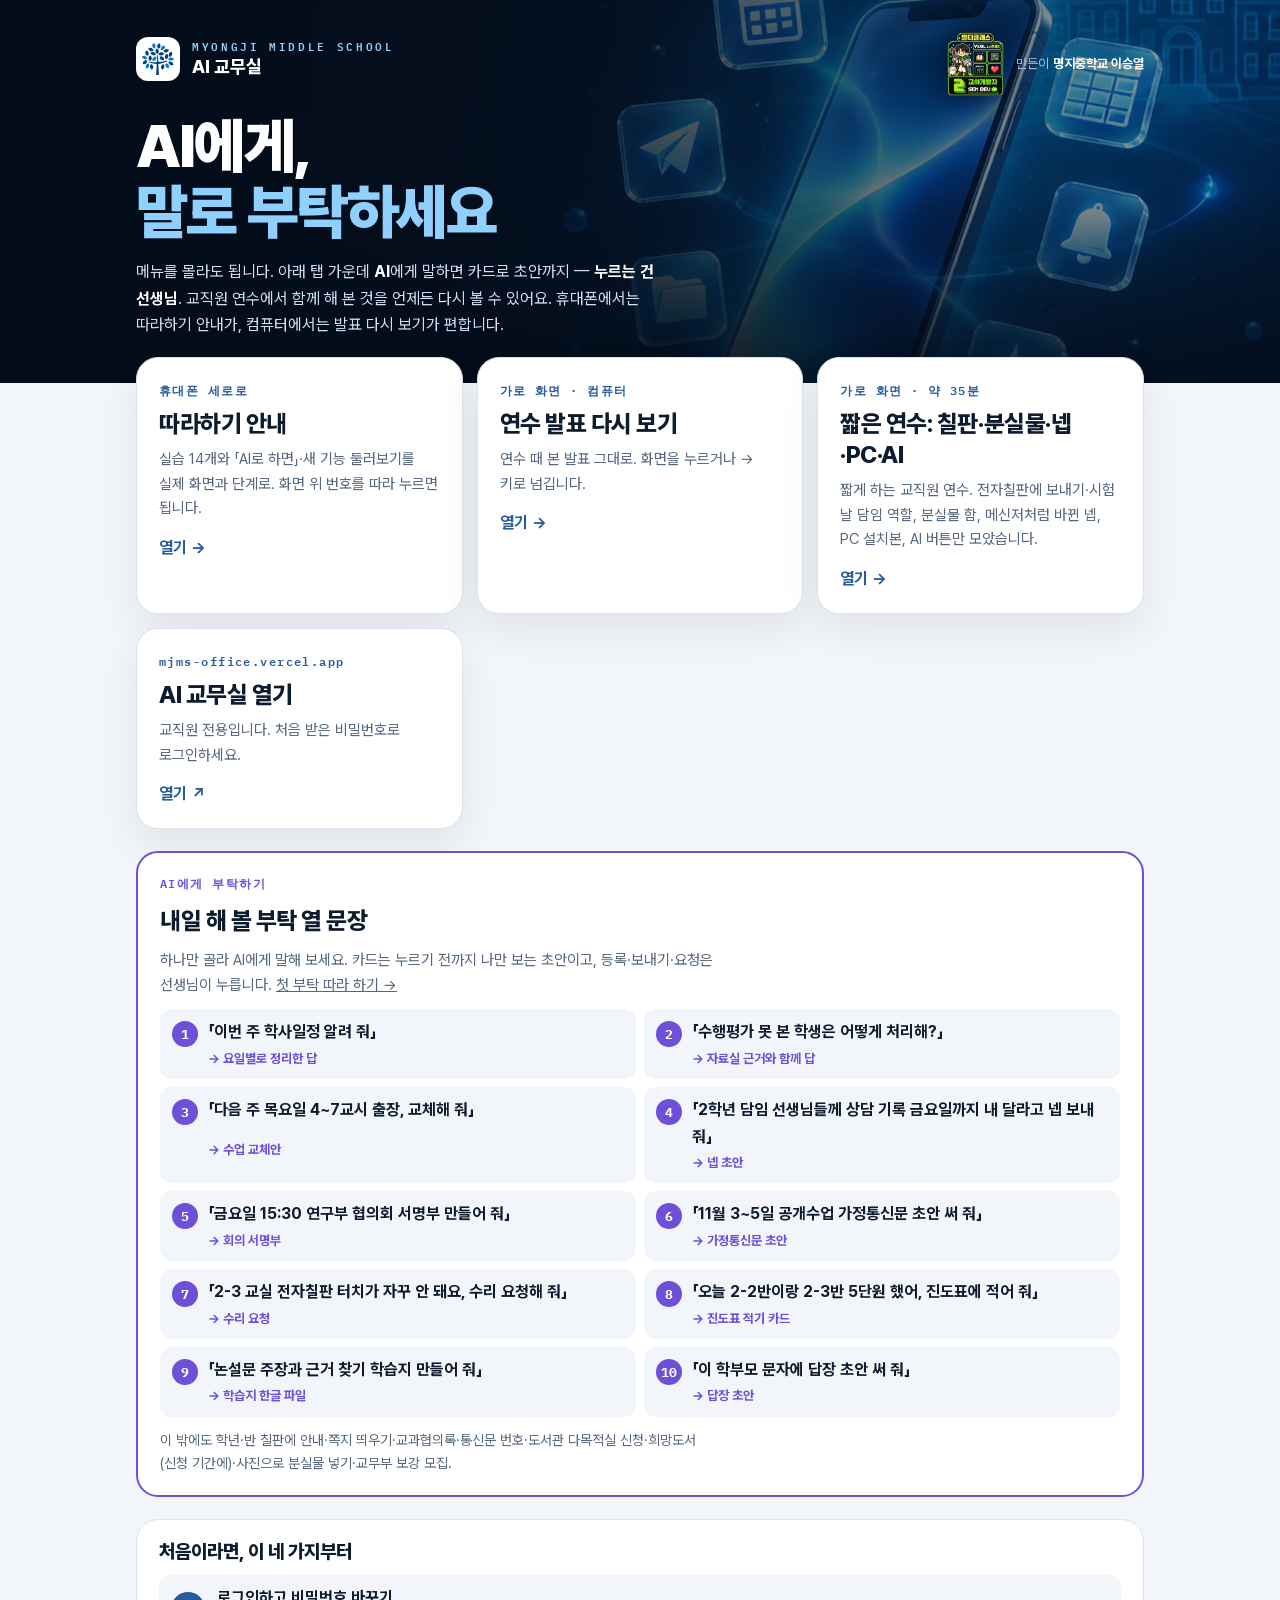
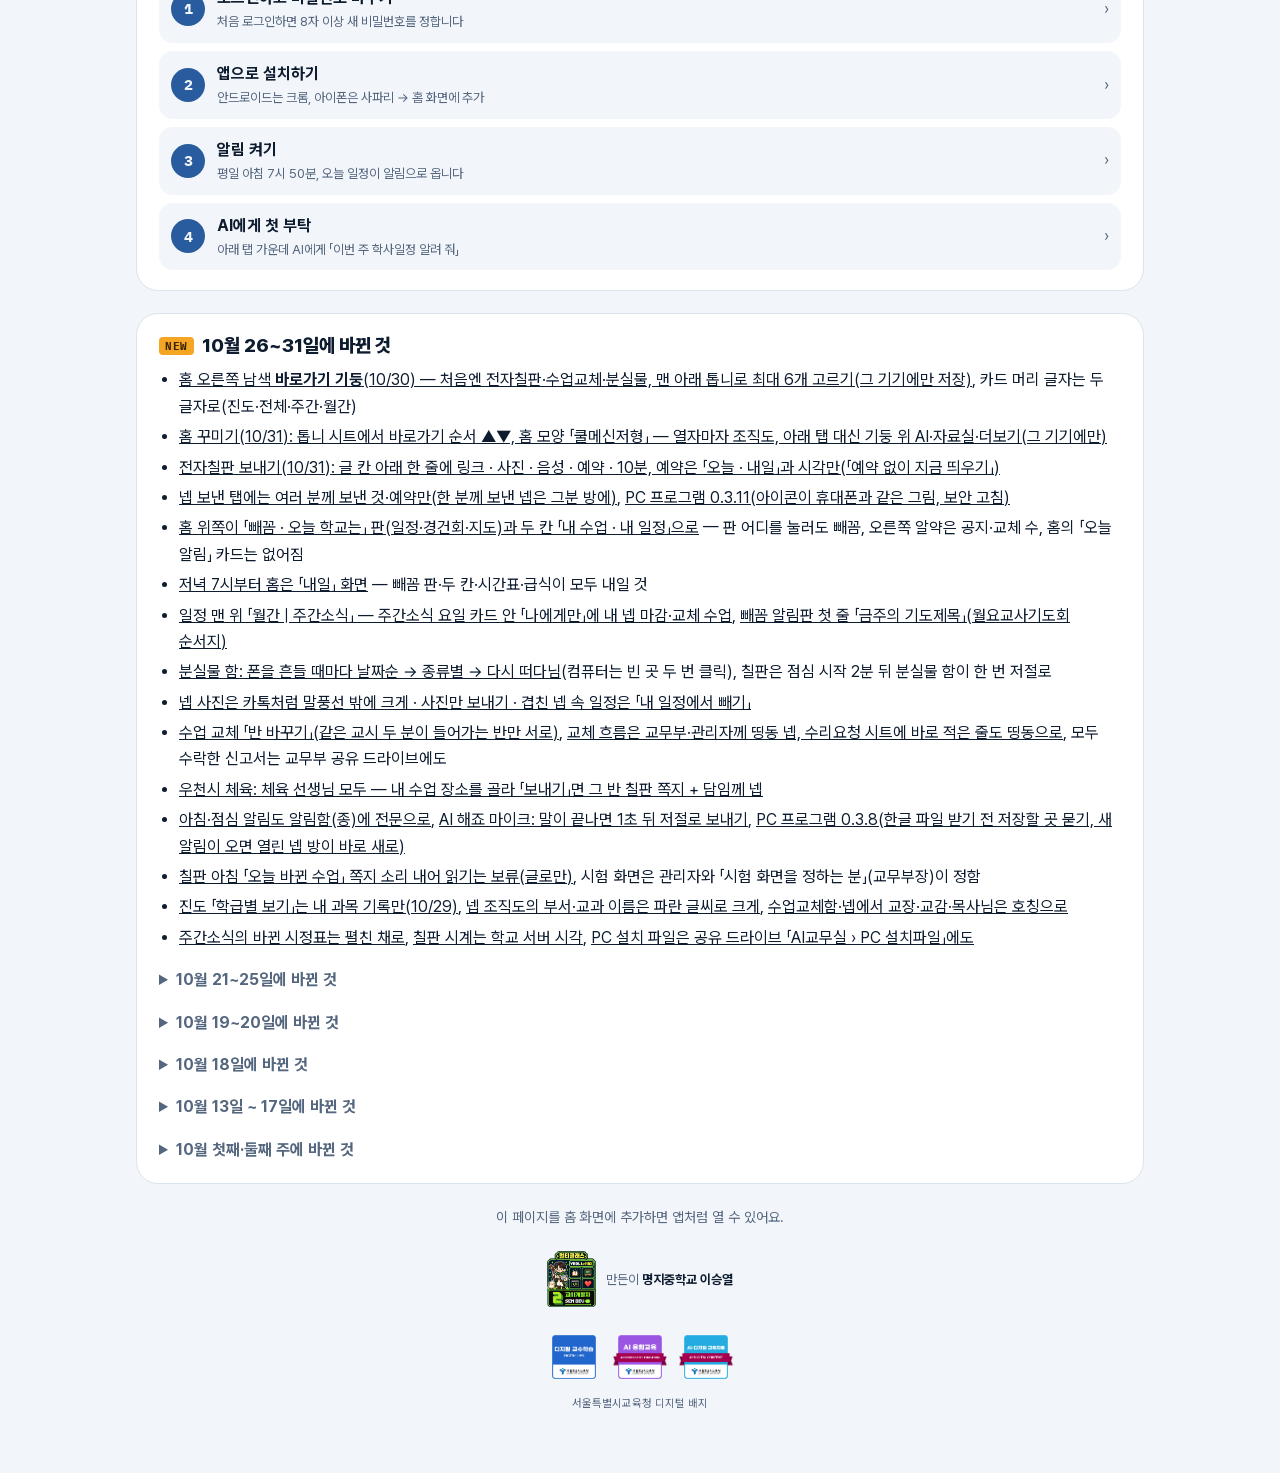
==== commit 1565d477: "서명 아래에 서울특별시교육청 디지털 배지 세 개(디지털 교수학습 · AI 융합교육 · AI·디지털 교육자료) Co-Authored-By: Claude Opus 5.5 <norepl" ====
--- a/index.html
+++ b/index.html
@@ -4,20 +4,20 @@
 <meta charset="utf-8">
 <meta name="viewport" content="width=device-width, initial-scale=1, viewport-fit=cover">
 <meta name="author" content="명지중학교 이승열">
-<title>AI 교무실 소개</title>
-<meta name="description" content="AI 교무실 소개 — 다른 학교 선생님께: 소개 발표, 체험판 체험 안내와 미션, 기능 둘러보기(화면 속 학교·이름·내용은 예시)">
+<title>AI 교무실 사용 안내</title>
+<meta name="description" content="명지중학교 AI 교무실 — 교직원 연수 자료(따라하기·발표 다시 보기·바뀐 것)">
 <meta name="theme-color" content="#06121f">
 <link rel="manifest" href="manifest.webmanifest">
 <link rel="icon" href="icon-192.png">
 <link rel="apple-touch-icon" href="icon-180.png">
 <meta name="apple-mobile-web-app-capable" content="yes">
-<meta name="apple-mobile-web-app-title" content="AI 교무실 소개">
+<meta name="apple-mobile-web-app-title" content="교무실 안내">
 <link rel="stylesheet" href="fonts/pretendard/pretendard.css">
 <link rel="preconnect" href="https://fonts.googleapis.com">
 <link rel="preconnect" href="https://fonts.gstatic.com" crossorigin>
 <link rel="stylesheet" href="https://fonts.googleapis.com/css2?family=IBM+Plex+Mono:wght@500;600&display=swap">
 <style>
-/* 다른 학교 선생님께 드리는 AI 교무실 소개 사이트의 첫 화면(우리 학교 교직원 연수 사이트와 따로). 위는 소개 발표 표지와 같은 밤하늘 띠, 아래는 세 갈래 카드와 AI 부탁 열 문장. */
+/* 레이아웃: 위는 연수 표지와 같은 밤하늘 띠(배경 그림이 천천히 밀린다), 아래는 두 갈래 큰 카드(따라하기 · 발표 다시 보기)와 「처음이라면」 세 단계. */
 :root {
   --bg: #f2f5f9; --surface: #ffffff; --ink: #0e1c30; --muted: #55677f; --line: #dbe3ec;
   --night: #06121f; --glow: #8fd0ff; --brand: #295c9e; --brand-tint: #e3edf8; --new: #f5a524; --new-ink: #3b2600;
@@ -70,7 +70,7 @@
 .new ul { margin: 0; padding-left: 20px; display: grid; gap: 4px; color: var(--ink); }
 .nw { font: 800 11px var(--mono); letter-spacing: .06em; background: var(--new); color: var(--new-ink); border-radius: 4px; padding: 2px 6px; }
 .add { color: var(--muted); font-size: 14px; text-align: center; }
-.by { display: flex; align-items: center; justify-content: center; gap: 10px; color: var(--muted); font-size: 13px; margin: 0; } .by b { color: var(--ink); font-weight: 700; } .by img { width: auto; height: 56px; }
+.by { display: flex; align-items: center; justify-content: center; gap: 10px; color: var(--muted); font-size: 13px; margin: 0; } .by b { color: var(--ink); font-weight: 700; } .by img { width: auto; height: 56px; } .badges { display: flex; flex-wrap: wrap; justify-content: center; align-items: center; gap: 10px; margin: 0; } .badges img { width: 56px; height: 56px; } .badges small { flex-basis: 100%; text-align: center; color: var(--muted); font-size: 11px; }
 .asks { background: var(--surface); border: 2px solid var(--ai); border-radius: 22px; padding: 20px 22px; display: grid; gap: 12px; }
 .asks .tag { font: 600 12px var(--mono); letter-spacing: .12em; color: var(--ai); }
 .asks h2 { font: 800 24px/1.3 var(--body); letter-spacing: -.02em; }
@@ -99,45 +99,138 @@
   <div class="in">
     <div class="brand"><img src="img/symbol-128.png" alt=""><div><small>MYONGJI MIDDLE SCHOOL</small><b>AI 교무실</b></div></div>
     <div class="sig"><img src="img/yeol.png" alt="" width="45" height="50"><span>만든이<b>명지중학교 이승열</b></span></div>
-    <h1>AI 교무실을<br><em>소개합니다</em></h1>
-    <p>한 중학교가 교직원과 함께 만들어 쓰는 학교 앱입니다. 발표로 보고, 체험판으로 직접 써 보세요. 화면은 예시 데이터로 띄운 것이라 학교·선생님·학생 이름과 내용은 모두 지어낸 것입니다.</p>
+    <h1>AI에게,<br><em>말로 부탁하세요</em></h1>
+    <p>메뉴를 몰라도 됩니다. 아래 탭 가운데 <b>AI</b>에게 말하면 카드로 초안까지 — <b>누르는 건 선생님</b>. 교직원 연수에서 함께 해 본 것을 언제든 다시 볼 수 있어요. 휴대폰에서는 따라하기 안내가, 컴퓨터에서는 발표 다시 보기가 편합니다.</p>
   </div>
 </header>
 <main>
   <div class="ways">
-    <a class="way" href="intro.html">
-      <span class="tag">가로 화면 · 약 45분</span>
-      <h2>소개 발표</h2>
-      <p>핵심은 AI에게 말로 부탁하기 — 말하기 → 카드 → 누르기, AI가 하지 않는 다섯 가지, 매일 여는 화면과 수업, 지키는 원칙, 우리 학교에서 시작한다면. 체험판에서 해 볼 장면에는 「체험판 미션」 표시.</p>
+    <a class="way" href="guide.html">
+      <span class="tag">휴대폰 세로로</span>
+      <h2>따라하기 안내</h2>
+      <p>실습 14개와 「AI로 하면」·새 기능 둘러보기를 실제 화면과 단계로. 화면 위 번호를 따라 누르면 됩니다.</p>
       <span class="go">열기 →</span>
     </a>
-    <a class="way" href="visit.html">
-      <span class="tag">휴대폰 · QR 하나 · 11월 22일까지</span>
-      <h2>체험 안내와 미션</h2>
-      <p>체험판 열기, 발표 순서대로 미션 여덟 가지(짝꿍과 넵 주고받기·AI 교체안·교실 칠판·분실물 함…), 발표 다시 보기, 학교에 가져갈 「우리 학교에서 시작한다면」 한 장.</p>
+    <a class="way" href="deck.html">
+      <span class="tag">가로 화면 · 컴퓨터</span>
+      <h2>연수 발표 다시 보기</h2>
+      <p>연수 때 본 발표 그대로. 화면을 누르거나 → 키로 넘깁니다.</p>
       <span class="go">열기 →</span>
     </a>
-    <a class="way" href="tour.html">
-      <span class="tag">휴대폰 세로로</span>
-      <h2>기능 둘러보기</h2>
-      <p>소개 발표를 휴대폰으로 읽기 좋게. 맨 위에 AI에게 하는 부탁 열 문장, 기능마다 실제 화면과 요점.</p>
+    <a class="way" href="mini.html">
+      <span class="tag">가로 화면 · 약 35분</span>
+      <h2>짧은 연수: 칠판·분실물·넵·PC·AI</h2>
+      <p>짧게 하는 교직원 연수. 전자칠판에 보내기·시험 날 담임 역할, 분실물 함, 메신저처럼 바뀐 넵, PC 설치본, AI 버튼만 모았습니다.</p>
       <span class="go">열기 →</span>
+    </a>
+    <a class="way" href="https://mjms-office.vercel.app" target="_blank" rel="noopener">
+      <span class="tag">mjms-office.vercel.app</span>
+      <h2>AI 교무실 열기</h2>
+      <p>교직원 전용입니다. 처음 받은 비밀번호로 로그인하세요.</p>
+      <span class="go">열기 ↗</span>
     </a>
   </div>
   <section class="asks" aria-labelledby="asks-h">
     <span class="tag">AI에게 부탁하기</span>
-    <h2 id="asks-h">체험판에서 해 볼 부탁 열 문장</h2>
-    <p>하나만 골라 AI에게 말해 보세요. 카드는 누르기 전까지 나만 보는 초안이고, 등록·보내기·요청은 선생님이 누릅니다. <a href="visit.html">체험 안내 →</a></p>
+    <h2 id="asks-h">내일 해 볼 부탁 열 문장</h2>
+    <p>하나만 골라 AI에게 말해 보세요. 카드는 누르기 전까지 나만 보는 초안이고, 등록·보내기·요청은 선생님이 누릅니다. <a href="guide.html#p9">첫 부탁 따라 하기 →</a></p>
     <ol id="asks-list"></ol>
     <p class="more" id="asks-more"></p>
   </section>
-  <p class="add" style="text-align:left">발표하시는 분께: <a href="host.html">연수 진행 꾸러미</a> — 진행 순서와 시각, 사전 점검, 질문에 바로 갈 장면.</p>
+  <section class="first">
+    <h2>처음이라면, 이 네 가지부터</h2>
+    <ol>
+      <li><a href="guide.html#p1"><span><b>로그인하고 비밀번호 바꾸기</b><small>처음 로그인하면 8자 이상 새 비밀번호를 정합니다</small></span><span class="arrow">›</span></a></li>
+      <li><a href="guide.html#p2a"><span><b>앱으로 설치하기</b><small>안드로이드는 크롬, 아이폰은 사파리 → 홈 화면에 추가</small></span><span class="arrow">›</span></a></li>
+      <li><a href="guide.html#p3"><span><b>알림 켜기</b><small>평일 아침 7시 50분, 오늘 일정이 알림으로 옵니다</small></span><span class="arrow">›</span></a></li>
+      <li><a href="guide.html#p9"><span><b>AI에게 첫 부탁</b><small>아래 탭 가운데 AI에게 「이번 주 학사일정 알려 줘」</small></span><span class="arrow">›</span></a></li>
+    </ol>
+  </section>
+  <section class="new">
+    <h2><span class="nw">NEW</span> 10월 26~31일에 바뀐 것</h2>
+    <ul>
+      <li><a href="guide.html#home">홈 오른쪽 남색 <b>바로가기 기둥</b>(10/30) — 처음엔 전자칠판·수업교체·분실물, 맨 아래 톱니로 최대 6개 고르기(그 기기에만 저장)</a>, 카드 머리 글자는 두 글자로(진도·전체·주간·월간)</li>
+      <li><a href="guide.html#homeCool">홈 꾸미기(10/31): 톱니 시트에서 바로가기 순서 ▲▼, 홈 모양 「쿨메신저형」 — 열자마자 조직도, 아래 탭 대신 기둥 위 AI·자료실·더보기(그 기기에만)</a></li>
+      <li><a href="guide.html#p13">전자칠판 보내기(10/31): 글 칸 아래 한 줄에 링크 · 사진 · 음성 · 예약 · 10분, 예약은 「오늘 · 내일」과 시각만(「예약 없이 지금 띄우기」)</a></li>
+      <li><a href="guide.html#p7">넵 보낸 탭에는 여러 분께 보낸 것·예약만(한 분께 보낸 넵은 그분 방에)</a>, <a href="guide.html#pc">PC 프로그램 0.3.11(아이콘이 휴대폰과 같은 그림, 보안 고침)</a></li>
+      <li><a href="guide.html#home">홈 위쪽이 「빼꼼 · 오늘 학교는」 판(일정·경건회·지도)과 두 칸 「내 수업 · 내 일정」으로</a> — 판 어디를 눌러도 빼꼼, 오른쪽 알약은 공지·교체 수, 홈의 「오늘 알림」 카드는 없어짐</li>
+      <li><a href="guide.html#home">저녁 7시부터 홈은 「내일」 화면</a> — 빼꼼 판·두 칸·시간표·급식이 모두 내일 것</li>
+      <li><a href="guide.html#info">일정 맨 위 「월간 | 주간소식」 — 주간소식 요일 카드 안 「나에게만」에 내 넵 마감·교체 수업</a>, <a href="guide.html#today">빼꼼 알림판 첫 줄 「금주의 기도제목」(월요교사기도회 순서지)</a></li>
+      <li><a href="guide.html#school">분실물 함: 폰을 흔들 때마다 날짜순 → 종류별 → 다시 떠다님</a>(컴퓨터는 빈 곳 두 번 클릭), 칠판은 점심 시작 2분 뒤 분실물 함이 한 번 저절로</li>
+      <li><a href="guide.html#nepPhoto">넵 사진은 카톡처럼 말풍선 밖에 크게 · 사진만 보내기 · 겹친 넵 속 일정은 「내 일정에서 빼기」</a></li>
+      <li><a href="guide.html#swap">수업 교체 「반 바꾸기」(같은 교시 두 분이 들어가는 반만 서로)</a>, <a href="guide.html#dingdong">교체 흐름은 교무부·관리자께 띵동 넵, 수리요청 시트에 바로 적은 줄도 띵동으로</a>, 모두 수락한 신고서는 교무부 공유 드라이브에도</li>
+      <li><a href="guide.html#rainPe">우천시 체육: 체육 선생님 모두 — 내 수업 장소를 골라 「보내기」면 그 반 칠판 쪽지 + 담임께 넵</a></li>
+      <li><a href="guide.html#alerts">아침·점심 알림도 알림함(종)에 전문으로</a>, <a href="guide.html#p9">AI 해죠 마이크: 말이 끝나면 1초 뒤 저절로 보내기</a>, <a href="guide.html#pc">PC 프로그램 0.3.8(한글 파일 받기 전 저장할 곳 묻기, 새 알림이 오면 열린 넵 방이 바로 새로)</a></li>
+      <li><a href="guide.html#boardKinds">칠판 아침 「오늘 바뀐 수업」 쪽지 소리 내어 읽기는 보류(글로만)</a>, 시험 화면은 관리자와 「시험 화면을 정하는 분」(교무부장)이 정함</li>
+      <li><a href="guide.html#pgWeek">진도 「학급별 보기」는 내 과목 기록만(10/29)</a>, <a href="guide.html#nepOrg">넵 조직도의 부서·교과 이름은 파란 글씨로 크게</a>, <a href="guide.html#swap">수업교체함·넵에서 교장·교감·목사님은 호칭으로</a></li>
+      <li><a href="guide.html#info">주간소식의 바뀐 시정표는 펼친 채로</a>, <a href="guide.html#boardKinds">칠판 시계는 학교 서버 시각</a>, <a href="guide.html#pc">PC 설치 파일은 공유 드라이브 「AI교무실 › PC 설치파일」에도</a></li>
+    </ul>
+    <details class="older"><summary>10월 21~25일에 바뀐 것</summary>
+    <ul>
+      <li><a href="guide.html#p9">AI 해죠 첫 화면: 「○○ 선생님, 무엇을 도와드릴까요?」와 그날에 맞춘 추천 질문 줄, 아래는 ＋ · 글 칸 · 마이크 한 줄</a> — <a href="guide.html#aiDeep">파일·사진 붙이기와 깊게 생각하기는 ＋ 안에</a>, 마이크로 말하면 글로 적힘</li>
+      <li><a href="guide.html#nepFwd">넵 전달·받는 분 더하기 — 빠뜨린 분께 같은 글·첨부를</a>, 전체 교직원에게 보낸 넵의 일정은 「학사일정에 올리기」</li>
+      <li><a href="guide.html#dingdong">학교가 보내는 안내는 종 그림 「띵동」: 급식지도(그날 8시)·등교지도(전날 4시) 당번 넵</a>, 보강 모집·수리 요청도 띵동 이름으로</li>
+      <li><a href="guide.html#alerts">알림함: 확인한 알림은 지우지 않고 아래 「확인한 알림」에</a>, <a href="guide.html#info">주간소식은 요일 카드 · 「원본 보기 ›」로 PDF 그대로 · 뒷장 교무부 안내문도</a></li>
+      <li><a href="guide.html#boardKinds">칠판 아침 8:45 「오늘 바뀐 수업」 쪽지를 소리 내어 한 번(10/25 — 그날 바로 보류)</a>, <a href="guide.html#p14">자료실 사진·스캔 PDF도 AI 해죠가 읽음</a></li>
+      <li><a href="guide.html#school">학부모용 알림장(10/22): 보관 중인 분실물(사진·종류·장소만), 학급 시간표(바뀐 과목만, 선생님 이름 없이)</a></li>
+      <li><a href="guide.html#p2a">휴대폰 앱을 다시 열면 화면을 저절로 새로 읽음</a>, <a href="guide.html#pc">PC 프로그램은 알림 설정의 「PC 프로그램 받기」(0.3.5 — 켤 때 새 판, AI에 파일 끌어 놓기)</a>, 아래 탭은 유리 물방울 모양</li>
+    </ul>
+    </details>
+    <details class="older"><summary>10월 19~20일에 바뀐 것</summary>
+    <ul>
+      <li><a href="guide.html#pc">교무실 PC에 설치본 — 오른쪽 가장자리 좁은 창, 넵·알림은 오른쪽 아래 알림 카드(잎사귀 편지), 켜면 저절로</a></li>
+      <li><a href="guide.html#nepOrg">넵: 일과 중이면 받는 분이 수업 중이어도 바로 도착(근무 시간 밖에 보낸 것만 다음 날 아침)</a>, 조직도는 부서 목록 맨 위 줄에 교장·교감</li>
+      <li><a href="guide.html#p13">칠판 보낸 알림: 게시 중 · 확인완료 · 송출마감(회색 칩) · 미표시종료(주황 칩)</a>, 안내는 기본 10분</li>
+      <li><a href="guide.html#aiBoard">AI에게 「2학년 전체 칠판에 내일 8시 20분에 ~ 띄워 줘」 → 전자칠판 카드</a>, <a href="guide.html#school">칠판 왼쪽 아래 [분실물 함] 단추</a></li>
+      <li><a href="guide.html#p11">수리 요청 카드: 장소·기기는 시트 목록에서, 맡은 분께 넵(10/22부터 띵동 이름으로)</a>, 넵 받은 줄을 밀어 「대화 비우기」</li>
+    </ul>
+    </details>
+    <details class="older"><summary>10월 18일에 바뀐 것</summary>
+    <ul>
+      <li><a href="guide.html#nepOrg">넵이 메신저처럼 — 첫 화면 「조직도 · 받은 · 보낸」</a>, <a href="guide.html#p7">받은 넵은 보낸 선생님별 방, 아래 칸이 곧 답장</a></li>
+      <li><a href="guide.html#p6">넵 이름: 메시지 · 넵 받기 · 완료 받기 · 파일 받기 — 제목 칸 없이 첫 줄이 제목, 나에게 메모는 바로 도착</a></li>
+      <li><a href="guide.html#nepRecruit">보강 모집 넵에 [신청] 한 번</a> — 교무부는 AI로 모집 카드, 수업교체 제출함에서 승인</li>
+      <li><a href="guide.html#p5">AI에게 「오늘 2-2반·2-3반 5단원 했어」 → 진도표에 적기</a>, <a href="guide.html#school">사진을 붙여 「분실물로 올려 줘」 → 함에 넣기</a></li>
+      <li><a href="guide.html#pgMonth">진도 지도 「한 달」 도장판</a>과 <a href="guide.html#pgWeek">「주별」·학급별 보기</a> 자세히</li>
+      <li><a href="guide.html#profile">더보기 맨 위에서 내 프로필 사진(넵에 보여요, 교직원끼리만)</a>, PC 왼쪽 메뉴 아래 이름 → 더보기</li>
+      <li><a href="guide.html#home">홈 날짜·날씨가 휴대폰에서도 한 줄</a>, <a href="guide.html#school">칠판 분실물 띠는 점심시간에만(QR은 교실에 인쇄)</a>, <a href="guide.html#info">주간소식은 그 주 PDF가 올라오면 저절로 발행</a></li>
+    </ul>
+    </details>
+    <details class="older"><summary>10월 13일 ~ 17일에 바뀐 것</summary>
+    <ul>
+      <li><a href="guide.html#home">글꼴이 프리텐다드로, 글자는 한 단계 크게 · 홈 정리: 처리할 넵 줄, 시간표 「지금·다음」, 「다가오는 일정」</a></li>
+      <li><a href="guide.html#p3">아래 탭 둘째 칸이 「넵」으로</a>(시간표는 홈 「오늘 시간표」 카드), 가운데 <a href="guide.html#p9">AI</a></li>
+      <li><a href="guide.html#p4">공강인 선생님 이름을 누르면 그분과의 넵 방</a>, 빈 교실·공강은 그날 실제 시간표로</li>
+      <li><a href="guide.html#p5">진도는 하루치를 「모두 저장」 한 번에</a></li>
+      <li><a href="guide.html#aiLesson">AI가 학습지·퀴즈를 한글 파일로</a>, <a href="guide.html#aiDeep">깊게 생각하기(하루 5번)·학부모 답장 초안</a></li>
+      <li><a href="guide.html#alerts">금요일 3시 「다음 주 미리 보기」, 평일 3시 반 공유 드라이브 새 문서 요약</a></li>
+      <li><a href="guide.html#boardKinds">전자칠판 음성 안내(30초)·여러 학년 함께</a>, <a href="deck.html#49">수업 시작 30초 뒤 칠판이 저절로 숨기</a></li>
+      <li><a href="guide.html#swap">수업교체 제출함: 교실 정하기·고치기·관리자 대신 수락</a></li>
+      <li><a href="guide.html#school">분실물 함(모두에게 공개)</a>, 구기대회 대진표·경기 알림(10월 21일부터 숨김)</li>
+      <li><a href="guide.html#p8">손 서명 그리기 고침(10월 17일) — 그려도 선이 안 보이던 문제</a></li>
+    </ul>
+    </details>
+    <details class="older"><summary>10월 첫째·둘째 주에 바뀐 것</summary>
+    <ul>
+      <li><a href="guide.html#today">현황판이 「빼꼼」으로 — 공지도 빼꼼 맨 위 알림판에, 바뀐 수업은 이름 없이 과목만</a></li>
+      <li><a href="guide.html#p3">아침·점심 알림 맨 위에 나의 「내 줄」</a></li>
+      <li><a href="guide.html#p4">시간표에 그 주 학사일정 띠와 수업교체(바뀜·교체·보강)가 저절로</a>, 내 출장·연수는 내 일정·홈에만</li>
+      <li><a href="guide.html#p6">넵 마감·넵 속 일정이 받는 분 일정·빼꼼에(나에게만)</a></li>
+      <li><a href="guide.html#swap">수업교체 계산하기: 학사일정 반영, 갚는 수업 날짜 고르기</a></li>
+      <li><a href="guide.html#p13">전자칠판 보내기 화면: 무엇을 → 어디에 → 보내기</a>, 아침 8:45 「오늘 바뀐 수업」 쪽지</li>
+      <li><a href="guide.html#p8">내 서명 등록</a>, <a href="guide.html#sheet">회의 서명부</a>, <a href="guide.html#signfile">파일로 서명 받기</a></li>
+      <li><a href="guide.html#p9">AI가 학교 공유 드라이브·＋로 붙인 파일·웹 주소도 읽기</a></li>
+    </ul>
+    </details>
+  </section>
+
   <p class="add">이 페이지를 홈 화면에 추가하면 앱처럼 열 수 있어요.</p>
   <p class="by"><img src="img/yeol.png" alt="" width="50" height="56"><span>만든이 <b>명지중학교 이승열</b></span></p>
+  <p class="badges" aria-label="서울특별시교육청 디지털 배지"><img src="img/badge-lms.png" alt="디지털 교수학습 배지" title="디지털 교수학습 · 서울특별시교육청" width="56" height="56"><img src="img/badge-ai.png" alt="AI 융합교육 배지" title="AI 융합교육 · 서울특별시교육청" width="56" height="56"><img src="img/badge-content.png" alt="AI·디지털 교육자료 배지" title="AI·디지털 교육자료 · 서울특별시교육청" width="56" height="56"><small>서울특별시교육청 디지털 배지</small></p>
 </main>
 <script src="asks.js"></script>
 <script>
-  // 열 문장은 asks.js 하나에서(발표·둘러보기와 같은 목록)
+  // 열 문장은 asks.js 하나에서(발표·안내와 같은 목록)
   (function () {
     function esc(s) { return String(s).replace(/[&<>"]/g, function (c) { return { "&": "&amp;", "<": "&lt;", ">": "&gt;", '"': "&quot;" }[c]; }); }
     document.getElementById("asks-list").innerHTML = (window.ASKS || []).map(function (a) { return "<li><b>「" + esc(a.say) + "」</b><span>→ " + esc(a.got) + "</span></li>"; }).join("");
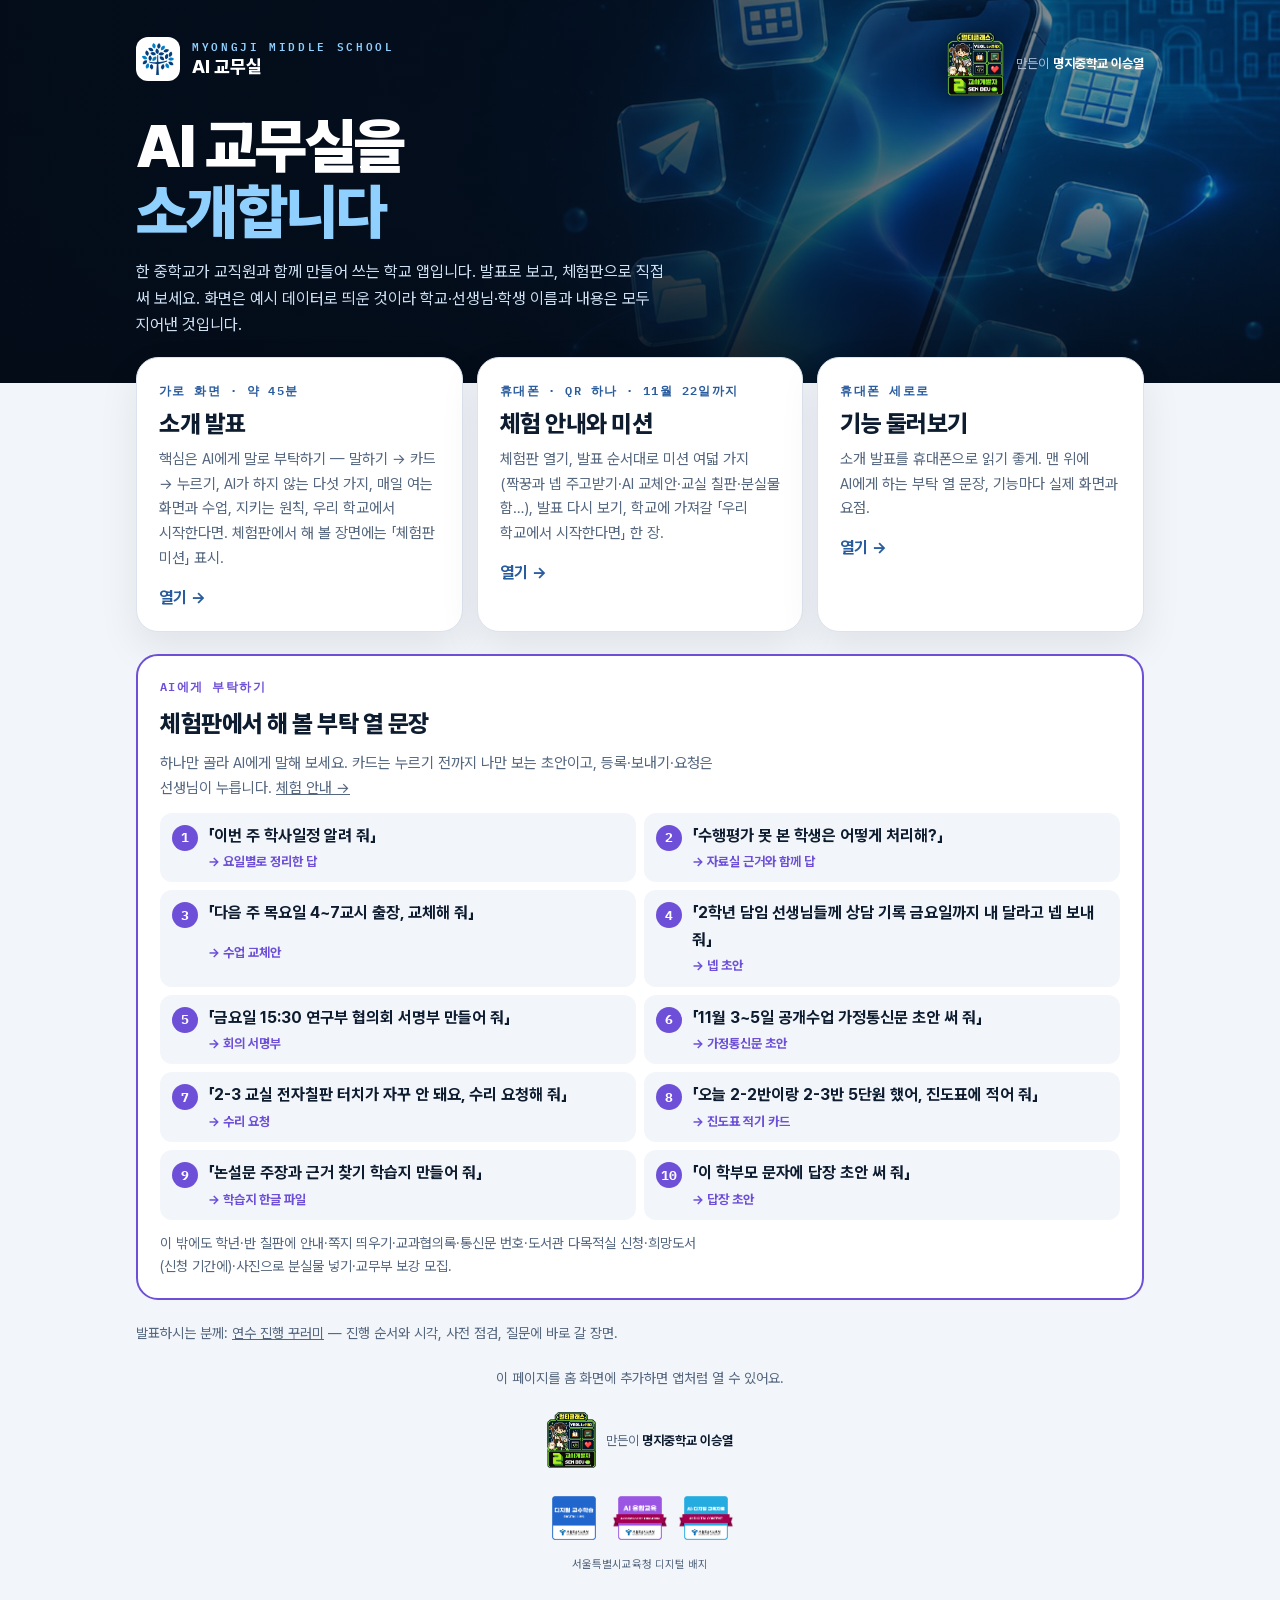
==== commit 53b47da6: "서명 아래에 서울특별시교육청 디지털 배지 세 개(디지털 교수학습 · AI 융합교육 · AI·디지털 교육자료) Co-Authored-By: Claude Opus 5.5 <norepl" ====
--- a/index.html
+++ b/index.html
@@ -4,20 +4,20 @@
 <meta charset="utf-8">
 <meta name="viewport" content="width=device-width, initial-scale=1, viewport-fit=cover">
 <meta name="author" content="명지중학교 이승열">
-<title>AI 교무실 사용 안내</title>
-<meta name="description" content="명지중학교 AI 교무실 — 교직원 연수 자료(따라하기·발표 다시 보기·바뀐 것)">
+<title>AI 교무실 소개</title>
+<meta name="description" content="AI 교무실 소개 — 다른 학교 선생님께: 소개 발표, 체험판 체험 안내와 미션, 기능 둘러보기(화면 속 학교·이름·내용은 예시)">
 <meta name="theme-color" content="#06121f">
 <link rel="manifest" href="manifest.webmanifest">
 <link rel="icon" href="icon-192.png">
 <link rel="apple-touch-icon" href="icon-180.png">
 <meta name="apple-mobile-web-app-capable" content="yes">
-<meta name="apple-mobile-web-app-title" content="교무실 안내">
+<meta name="apple-mobile-web-app-title" content="AI 교무실 소개">
 <link rel="stylesheet" href="fonts/pretendard/pretendard.css">
 <link rel="preconnect" href="https://fonts.googleapis.com">
 <link rel="preconnect" href="https://fonts.gstatic.com" crossorigin>
 <link rel="stylesheet" href="https://fonts.googleapis.com/css2?family=IBM+Plex+Mono:wght@500;600&display=swap">
 <style>
-/* 레이아웃: 위는 연수 표지와 같은 밤하늘 띠(배경 그림이 천천히 밀린다), 아래는 두 갈래 큰 카드(따라하기 · 발표 다시 보기)와 「처음이라면」 세 단계. */
+/* 다른 학교 선생님께 드리는 AI 교무실 소개 사이트의 첫 화면(우리 학교 교직원 연수 사이트와 따로). 위는 소개 발표 표지와 같은 밤하늘 띠, 아래는 세 갈래 카드와 AI 부탁 열 문장. */
 :root {
   --bg: #f2f5f9; --surface: #ffffff; --ink: #0e1c30; --muted: #55677f; --line: #dbe3ec;
   --night: #06121f; --glow: #8fd0ff; --brand: #295c9e; --brand-tint: #e3edf8; --new: #f5a524; --new-ink: #3b2600;
@@ -99,138 +99,46 @@
   <div class="in">
     <div class="brand"><img src="img/symbol-128.png" alt=""><div><small>MYONGJI MIDDLE SCHOOL</small><b>AI 교무실</b></div></div>
     <div class="sig"><img src="img/yeol.png" alt="" width="45" height="50"><span>만든이<b>명지중학교 이승열</b></span></div>
-    <h1>AI에게,<br><em>말로 부탁하세요</em></h1>
-    <p>메뉴를 몰라도 됩니다. 아래 탭 가운데 <b>AI</b>에게 말하면 카드로 초안까지 — <b>누르는 건 선생님</b>. 교직원 연수에서 함께 해 본 것을 언제든 다시 볼 수 있어요. 휴대폰에서는 따라하기 안내가, 컴퓨터에서는 발표 다시 보기가 편합니다.</p>
+    <h1>AI 교무실을<br><em>소개합니다</em></h1>
+    <p>한 중학교가 교직원과 함께 만들어 쓰는 학교 앱입니다. 발표로 보고, 체험판으로 직접 써 보세요. 화면은 예시 데이터로 띄운 것이라 학교·선생님·학생 이름과 내용은 모두 지어낸 것입니다.</p>
   </div>
 </header>
 <main>
   <div class="ways">
-    <a class="way" href="guide.html">
-      <span class="tag">휴대폰 세로로</span>
-      <h2>따라하기 안내</h2>
-      <p>실습 14개와 「AI로 하면」·새 기능 둘러보기를 실제 화면과 단계로. 화면 위 번호를 따라 누르면 됩니다.</p>
+    <a class="way" href="intro.html">
+      <span class="tag">가로 화면 · 약 45분</span>
+      <h2>소개 발표</h2>
+      <p>핵심은 AI에게 말로 부탁하기 — 말하기 → 카드 → 누르기, AI가 하지 않는 다섯 가지, 매일 여는 화면과 수업, 지키는 원칙, 우리 학교에서 시작한다면. 체험판에서 해 볼 장면에는 「체험판 미션」 표시.</p>
       <span class="go">열기 →</span>
     </a>
-    <a class="way" href="deck.html">
-      <span class="tag">가로 화면 · 컴퓨터</span>
-      <h2>연수 발표 다시 보기</h2>
-      <p>연수 때 본 발표 그대로. 화면을 누르거나 → 키로 넘깁니다.</p>
+    <a class="way" href="visit.html">
+      <span class="tag">휴대폰 · QR 하나 · 11월 22일까지</span>
+      <h2>체험 안내와 미션</h2>
+      <p>체험판 열기, 발표 순서대로 미션 여덟 가지(짝꿍과 넵 주고받기·AI 교체안·교실 칠판·분실물 함…), 발표 다시 보기, 학교에 가져갈 「우리 학교에서 시작한다면」 한 장.</p>
       <span class="go">열기 →</span>
     </a>
-    <a class="way" href="mini.html">
-      <span class="tag">가로 화면 · 약 35분</span>
-      <h2>짧은 연수: 칠판·분실물·넵·PC·AI</h2>
-      <p>짧게 하는 교직원 연수. 전자칠판에 보내기·시험 날 담임 역할, 분실물 함, 메신저처럼 바뀐 넵, PC 설치본, AI 버튼만 모았습니다.</p>
+    <a class="way" href="tour.html">
+      <span class="tag">휴대폰 세로로</span>
+      <h2>기능 둘러보기</h2>
+      <p>소개 발표를 휴대폰으로 읽기 좋게. 맨 위에 AI에게 하는 부탁 열 문장, 기능마다 실제 화면과 요점.</p>
       <span class="go">열기 →</span>
-    </a>
-    <a class="way" href="https://mjms-office.vercel.app" target="_blank" rel="noopener">
-      <span class="tag">mjms-office.vercel.app</span>
-      <h2>AI 교무실 열기</h2>
-      <p>교직원 전용입니다. 처음 받은 비밀번호로 로그인하세요.</p>
-      <span class="go">열기 ↗</span>
     </a>
   </div>
   <section class="asks" aria-labelledby="asks-h">
     <span class="tag">AI에게 부탁하기</span>
-    <h2 id="asks-h">내일 해 볼 부탁 열 문장</h2>
-    <p>하나만 골라 AI에게 말해 보세요. 카드는 누르기 전까지 나만 보는 초안이고, 등록·보내기·요청은 선생님이 누릅니다. <a href="guide.html#p9">첫 부탁 따라 하기 →</a></p>
+    <h2 id="asks-h">체험판에서 해 볼 부탁 열 문장</h2>
+    <p>하나만 골라 AI에게 말해 보세요. 카드는 누르기 전까지 나만 보는 초안이고, 등록·보내기·요청은 선생님이 누릅니다. <a href="visit.html">체험 안내 →</a></p>
     <ol id="asks-list"></ol>
     <p class="more" id="asks-more"></p>
   </section>
-  <section class="first">
-    <h2>처음이라면, 이 네 가지부터</h2>
-    <ol>
-      <li><a href="guide.html#p1"><span><b>로그인하고 비밀번호 바꾸기</b><small>처음 로그인하면 8자 이상 새 비밀번호를 정합니다</small></span><span class="arrow">›</span></a></li>
-      <li><a href="guide.html#p2a"><span><b>앱으로 설치하기</b><small>안드로이드는 크롬, 아이폰은 사파리 → 홈 화면에 추가</small></span><span class="arrow">›</span></a></li>
-      <li><a href="guide.html#p3"><span><b>알림 켜기</b><small>평일 아침 7시 50분, 오늘 일정이 알림으로 옵니다</small></span><span class="arrow">›</span></a></li>
-      <li><a href="guide.html#p9"><span><b>AI에게 첫 부탁</b><small>아래 탭 가운데 AI에게 「이번 주 학사일정 알려 줘」</small></span><span class="arrow">›</span></a></li>
-    </ol>
-  </section>
-  <section class="new">
-    <h2><span class="nw">NEW</span> 10월 26~31일에 바뀐 것</h2>
-    <ul>
-      <li><a href="guide.html#home">홈 오른쪽 남색 <b>바로가기 기둥</b>(10/30) — 처음엔 전자칠판·수업교체·분실물, 맨 아래 톱니로 최대 6개 고르기(그 기기에만 저장)</a>, 카드 머리 글자는 두 글자로(진도·전체·주간·월간)</li>
-      <li><a href="guide.html#homeCool">홈 꾸미기(10/31): 톱니 시트에서 바로가기 순서 ▲▼, 홈 모양 「쿨메신저형」 — 열자마자 조직도, 아래 탭 대신 기둥 위 AI·자료실·더보기(그 기기에만)</a></li>
-      <li><a href="guide.html#p13">전자칠판 보내기(10/31): 글 칸 아래 한 줄에 링크 · 사진 · 음성 · 예약 · 10분, 예약은 「오늘 · 내일」과 시각만(「예약 없이 지금 띄우기」)</a></li>
-      <li><a href="guide.html#p7">넵 보낸 탭에는 여러 분께 보낸 것·예약만(한 분께 보낸 넵은 그분 방에)</a>, <a href="guide.html#pc">PC 프로그램 0.3.11(아이콘이 휴대폰과 같은 그림, 보안 고침)</a></li>
-      <li><a href="guide.html#home">홈 위쪽이 「빼꼼 · 오늘 학교는」 판(일정·경건회·지도)과 두 칸 「내 수업 · 내 일정」으로</a> — 판 어디를 눌러도 빼꼼, 오른쪽 알약은 공지·교체 수, 홈의 「오늘 알림」 카드는 없어짐</li>
-      <li><a href="guide.html#home">저녁 7시부터 홈은 「내일」 화면</a> — 빼꼼 판·두 칸·시간표·급식이 모두 내일 것</li>
-      <li><a href="guide.html#info">일정 맨 위 「월간 | 주간소식」 — 주간소식 요일 카드 안 「나에게만」에 내 넵 마감·교체 수업</a>, <a href="guide.html#today">빼꼼 알림판 첫 줄 「금주의 기도제목」(월요교사기도회 순서지)</a></li>
-      <li><a href="guide.html#school">분실물 함: 폰을 흔들 때마다 날짜순 → 종류별 → 다시 떠다님</a>(컴퓨터는 빈 곳 두 번 클릭), 칠판은 점심 시작 2분 뒤 분실물 함이 한 번 저절로</li>
-      <li><a href="guide.html#nepPhoto">넵 사진은 카톡처럼 말풍선 밖에 크게 · 사진만 보내기 · 겹친 넵 속 일정은 「내 일정에서 빼기」</a></li>
-      <li><a href="guide.html#swap">수업 교체 「반 바꾸기」(같은 교시 두 분이 들어가는 반만 서로)</a>, <a href="guide.html#dingdong">교체 흐름은 교무부·관리자께 띵동 넵, 수리요청 시트에 바로 적은 줄도 띵동으로</a>, 모두 수락한 신고서는 교무부 공유 드라이브에도</li>
-      <li><a href="guide.html#rainPe">우천시 체육: 체육 선생님 모두 — 내 수업 장소를 골라 「보내기」면 그 반 칠판 쪽지 + 담임께 넵</a></li>
-      <li><a href="guide.html#alerts">아침·점심 알림도 알림함(종)에 전문으로</a>, <a href="guide.html#p9">AI 해죠 마이크: 말이 끝나면 1초 뒤 저절로 보내기</a>, <a href="guide.html#pc">PC 프로그램 0.3.8(한글 파일 받기 전 저장할 곳 묻기, 새 알림이 오면 열린 넵 방이 바로 새로)</a></li>
-      <li><a href="guide.html#boardKinds">칠판 아침 「오늘 바뀐 수업」 쪽지 소리 내어 읽기는 보류(글로만)</a>, 시험 화면은 관리자와 「시험 화면을 정하는 분」(교무부장)이 정함</li>
-      <li><a href="guide.html#pgWeek">진도 「학급별 보기」는 내 과목 기록만(10/29)</a>, <a href="guide.html#nepOrg">넵 조직도의 부서·교과 이름은 파란 글씨로 크게</a>, <a href="guide.html#swap">수업교체함·넵에서 교장·교감·목사님은 호칭으로</a></li>
-      <li><a href="guide.html#info">주간소식의 바뀐 시정표는 펼친 채로</a>, <a href="guide.html#boardKinds">칠판 시계는 학교 서버 시각</a>, <a href="guide.html#pc">PC 설치 파일은 공유 드라이브 「AI교무실 › PC 설치파일」에도</a></li>
-    </ul>
-    <details class="older"><summary>10월 21~25일에 바뀐 것</summary>
-    <ul>
-      <li><a href="guide.html#p9">AI 해죠 첫 화면: 「○○ 선생님, 무엇을 도와드릴까요?」와 그날에 맞춘 추천 질문 줄, 아래는 ＋ · 글 칸 · 마이크 한 줄</a> — <a href="guide.html#aiDeep">파일·사진 붙이기와 깊게 생각하기는 ＋ 안에</a>, 마이크로 말하면 글로 적힘</li>
-      <li><a href="guide.html#nepFwd">넵 전달·받는 분 더하기 — 빠뜨린 분께 같은 글·첨부를</a>, 전체 교직원에게 보낸 넵의 일정은 「학사일정에 올리기」</li>
-      <li><a href="guide.html#dingdong">학교가 보내는 안내는 종 그림 「띵동」: 급식지도(그날 8시)·등교지도(전날 4시) 당번 넵</a>, 보강 모집·수리 요청도 띵동 이름으로</li>
-      <li><a href="guide.html#alerts">알림함: 확인한 알림은 지우지 않고 아래 「확인한 알림」에</a>, <a href="guide.html#info">주간소식은 요일 카드 · 「원본 보기 ›」로 PDF 그대로 · 뒷장 교무부 안내문도</a></li>
-      <li><a href="guide.html#boardKinds">칠판 아침 8:45 「오늘 바뀐 수업」 쪽지를 소리 내어 한 번(10/25 — 그날 바로 보류)</a>, <a href="guide.html#p14">자료실 사진·스캔 PDF도 AI 해죠가 읽음</a></li>
-      <li><a href="guide.html#school">학부모용 알림장(10/22): 보관 중인 분실물(사진·종류·장소만), 학급 시간표(바뀐 과목만, 선생님 이름 없이)</a></li>
-      <li><a href="guide.html#p2a">휴대폰 앱을 다시 열면 화면을 저절로 새로 읽음</a>, <a href="guide.html#pc">PC 프로그램은 알림 설정의 「PC 프로그램 받기」(0.3.5 — 켤 때 새 판, AI에 파일 끌어 놓기)</a>, 아래 탭은 유리 물방울 모양</li>
-    </ul>
-    </details>
-    <details class="older"><summary>10월 19~20일에 바뀐 것</summary>
-    <ul>
-      <li><a href="guide.html#pc">교무실 PC에 설치본 — 오른쪽 가장자리 좁은 창, 넵·알림은 오른쪽 아래 알림 카드(잎사귀 편지), 켜면 저절로</a></li>
-      <li><a href="guide.html#nepOrg">넵: 일과 중이면 받는 분이 수업 중이어도 바로 도착(근무 시간 밖에 보낸 것만 다음 날 아침)</a>, 조직도는 부서 목록 맨 위 줄에 교장·교감</li>
-      <li><a href="guide.html#p13">칠판 보낸 알림: 게시 중 · 확인완료 · 송출마감(회색 칩) · 미표시종료(주황 칩)</a>, 안내는 기본 10분</li>
-      <li><a href="guide.html#aiBoard">AI에게 「2학년 전체 칠판에 내일 8시 20분에 ~ 띄워 줘」 → 전자칠판 카드</a>, <a href="guide.html#school">칠판 왼쪽 아래 [분실물 함] 단추</a></li>
-      <li><a href="guide.html#p11">수리 요청 카드: 장소·기기는 시트 목록에서, 맡은 분께 넵(10/22부터 띵동 이름으로)</a>, 넵 받은 줄을 밀어 「대화 비우기」</li>
-    </ul>
-    </details>
-    <details class="older"><summary>10월 18일에 바뀐 것</summary>
-    <ul>
-      <li><a href="guide.html#nepOrg">넵이 메신저처럼 — 첫 화면 「조직도 · 받은 · 보낸」</a>, <a href="guide.html#p7">받은 넵은 보낸 선생님별 방, 아래 칸이 곧 답장</a></li>
-      <li><a href="guide.html#p6">넵 이름: 메시지 · 넵 받기 · 완료 받기 · 파일 받기 — 제목 칸 없이 첫 줄이 제목, 나에게 메모는 바로 도착</a></li>
-      <li><a href="guide.html#nepRecruit">보강 모집 넵에 [신청] 한 번</a> — 교무부는 AI로 모집 카드, 수업교체 제출함에서 승인</li>
-      <li><a href="guide.html#p5">AI에게 「오늘 2-2반·2-3반 5단원 했어」 → 진도표에 적기</a>, <a href="guide.html#school">사진을 붙여 「분실물로 올려 줘」 → 함에 넣기</a></li>
-      <li><a href="guide.html#pgMonth">진도 지도 「한 달」 도장판</a>과 <a href="guide.html#pgWeek">「주별」·학급별 보기</a> 자세히</li>
-      <li><a href="guide.html#profile">더보기 맨 위에서 내 프로필 사진(넵에 보여요, 교직원끼리만)</a>, PC 왼쪽 메뉴 아래 이름 → 더보기</li>
-      <li><a href="guide.html#home">홈 날짜·날씨가 휴대폰에서도 한 줄</a>, <a href="guide.html#school">칠판 분실물 띠는 점심시간에만(QR은 교실에 인쇄)</a>, <a href="guide.html#info">주간소식은 그 주 PDF가 올라오면 저절로 발행</a></li>
-    </ul>
-    </details>
-    <details class="older"><summary>10월 13일 ~ 17일에 바뀐 것</summary>
-    <ul>
-      <li><a href="guide.html#home">글꼴이 프리텐다드로, 글자는 한 단계 크게 · 홈 정리: 처리할 넵 줄, 시간표 「지금·다음」, 「다가오는 일정」</a></li>
-      <li><a href="guide.html#p3">아래 탭 둘째 칸이 「넵」으로</a>(시간표는 홈 「오늘 시간표」 카드), 가운데 <a href="guide.html#p9">AI</a></li>
-      <li><a href="guide.html#p4">공강인 선생님 이름을 누르면 그분과의 넵 방</a>, 빈 교실·공강은 그날 실제 시간표로</li>
-      <li><a href="guide.html#p5">진도는 하루치를 「모두 저장」 한 번에</a></li>
-      <li><a href="guide.html#aiLesson">AI가 학습지·퀴즈를 한글 파일로</a>, <a href="guide.html#aiDeep">깊게 생각하기(하루 5번)·학부모 답장 초안</a></li>
-      <li><a href="guide.html#alerts">금요일 3시 「다음 주 미리 보기」, 평일 3시 반 공유 드라이브 새 문서 요약</a></li>
-      <li><a href="guide.html#boardKinds">전자칠판 음성 안내(30초)·여러 학년 함께</a>, <a href="deck.html#49">수업 시작 30초 뒤 칠판이 저절로 숨기</a></li>
-      <li><a href="guide.html#swap">수업교체 제출함: 교실 정하기·고치기·관리자 대신 수락</a></li>
-      <li><a href="guide.html#school">분실물 함(모두에게 공개)</a>, 구기대회 대진표·경기 알림(10월 21일부터 숨김)</li>
-      <li><a href="guide.html#p8">손 서명 그리기 고침(10월 17일) — 그려도 선이 안 보이던 문제</a></li>
-    </ul>
-    </details>
-    <details class="older"><summary>10월 첫째·둘째 주에 바뀐 것</summary>
-    <ul>
-      <li><a href="guide.html#today">현황판이 「빼꼼」으로 — 공지도 빼꼼 맨 위 알림판에, 바뀐 수업은 이름 없이 과목만</a></li>
-      <li><a href="guide.html#p3">아침·점심 알림 맨 위에 나의 「내 줄」</a></li>
-      <li><a href="guide.html#p4">시간표에 그 주 학사일정 띠와 수업교체(바뀜·교체·보강)가 저절로</a>, 내 출장·연수는 내 일정·홈에만</li>
-      <li><a href="guide.html#p6">넵 마감·넵 속 일정이 받는 분 일정·빼꼼에(나에게만)</a></li>
-      <li><a href="guide.html#swap">수업교체 계산하기: 학사일정 반영, 갚는 수업 날짜 고르기</a></li>
-      <li><a href="guide.html#p13">전자칠판 보내기 화면: 무엇을 → 어디에 → 보내기</a>, 아침 8:45 「오늘 바뀐 수업」 쪽지</li>
-      <li><a href="guide.html#p8">내 서명 등록</a>, <a href="guide.html#sheet">회의 서명부</a>, <a href="guide.html#signfile">파일로 서명 받기</a></li>
-      <li><a href="guide.html#p9">AI가 학교 공유 드라이브·＋로 붙인 파일·웹 주소도 읽기</a></li>
-    </ul>
-    </details>
-  </section>
-
+  <p class="add" style="text-align:left">발표하시는 분께: <a href="host.html">연수 진행 꾸러미</a> — 진행 순서와 시각, 사전 점검, 질문에 바로 갈 장면.</p>
   <p class="add">이 페이지를 홈 화면에 추가하면 앱처럼 열 수 있어요.</p>
   <p class="by"><img src="img/yeol.png" alt="" width="50" height="56"><span>만든이 <b>명지중학교 이승열</b></span></p>
   <p class="badges" aria-label="서울특별시교육청 디지털 배지"><img src="img/badge-lms.png" alt="디지털 교수학습 배지" title="디지털 교수학습 · 서울특별시교육청" width="56" height="56"><img src="img/badge-ai.png" alt="AI 융합교육 배지" title="AI 융합교육 · 서울특별시교육청" width="56" height="56"><img src="img/badge-content.png" alt="AI·디지털 교육자료 배지" title="AI·디지털 교육자료 · 서울특별시교육청" width="56" height="56"><small>서울특별시교육청 디지털 배지</small></p>
 </main>
 <script src="asks.js"></script>
 <script>
-  // 열 문장은 asks.js 하나에서(발표·안내와 같은 목록)
+  // 열 문장은 asks.js 하나에서(발표·둘러보기와 같은 목록)
   (function () {
     function esc(s) { return String(s).replace(/[&<>"]/g, function (c) { return { "&": "&amp;", "<": "&lt;", ">": "&gt;", '"': "&quot;" }[c]; }); }
     document.getElementById("asks-list").innerHTML = (window.ASKS || []).map(function (a) { return "<li><b>「" + esc(a.say) + "」</b><span>→ " + esc(a.got) + "</span></li>"; }).join("");
